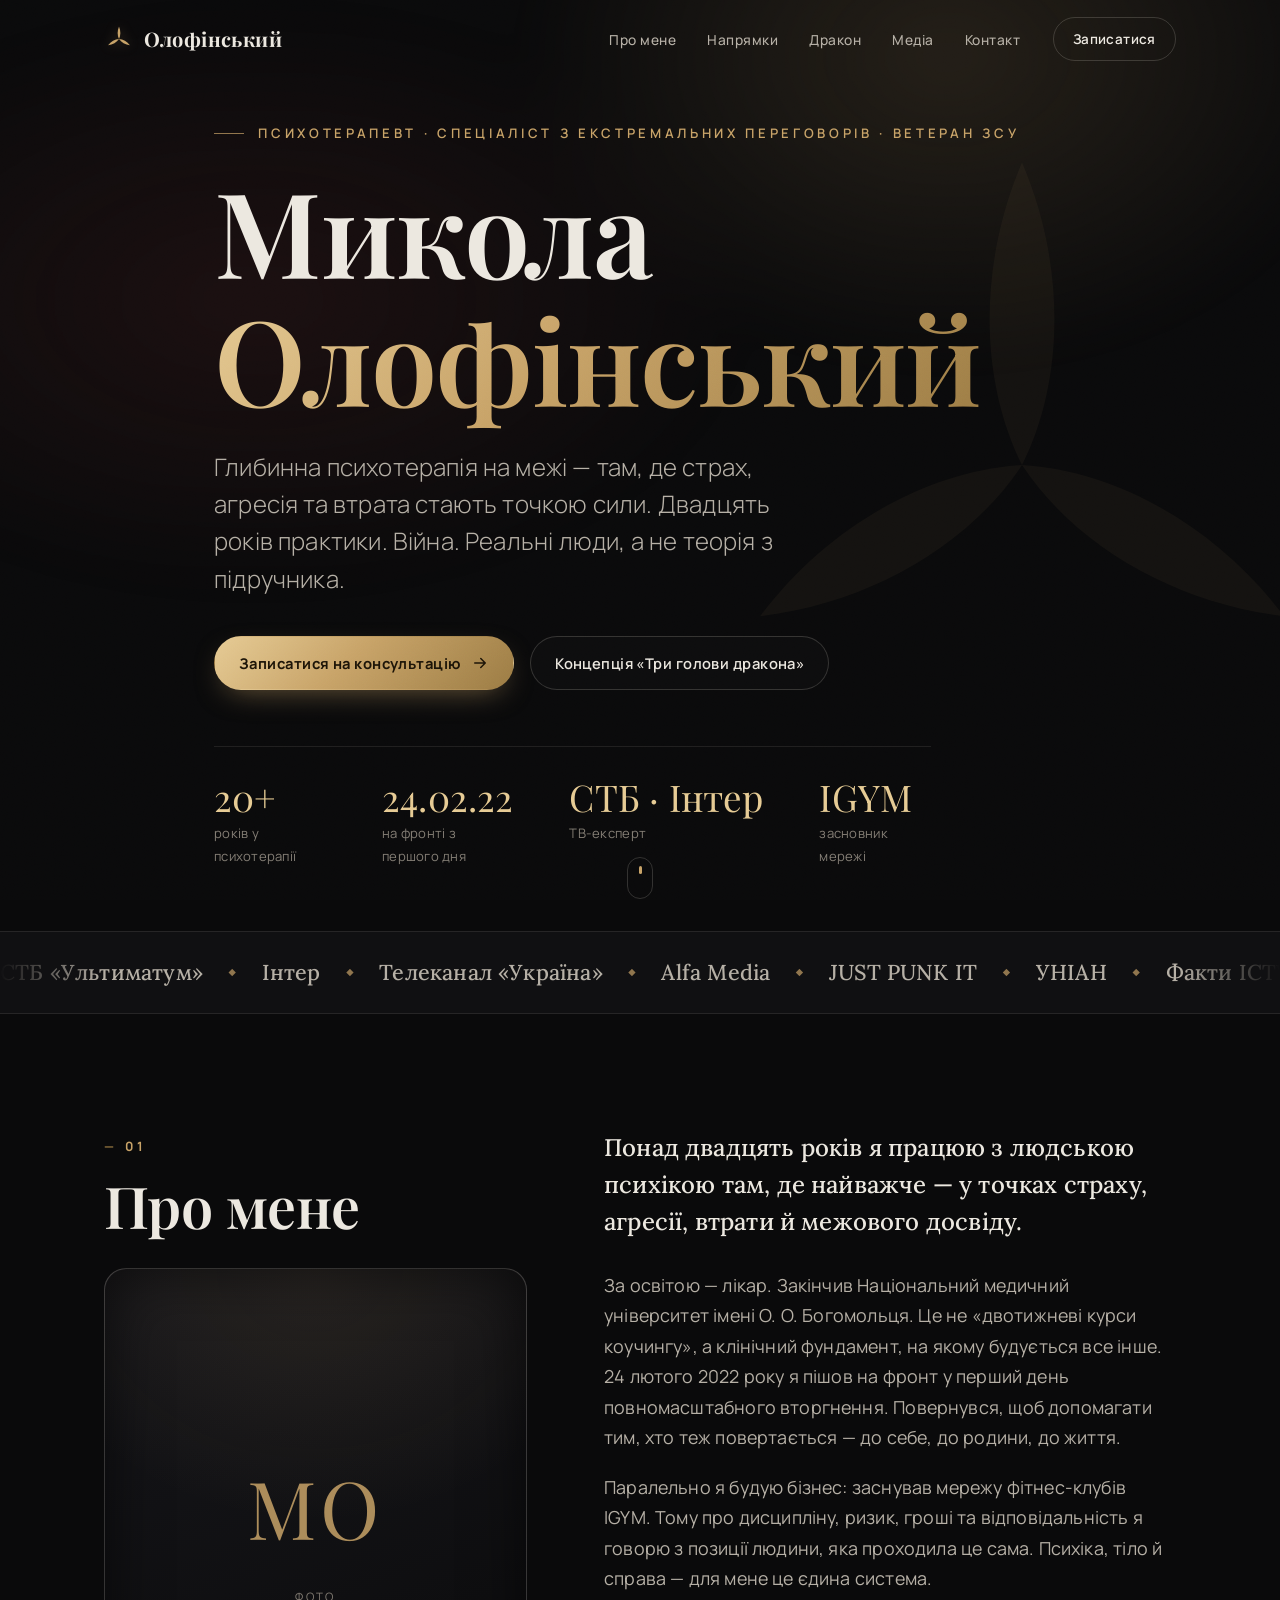
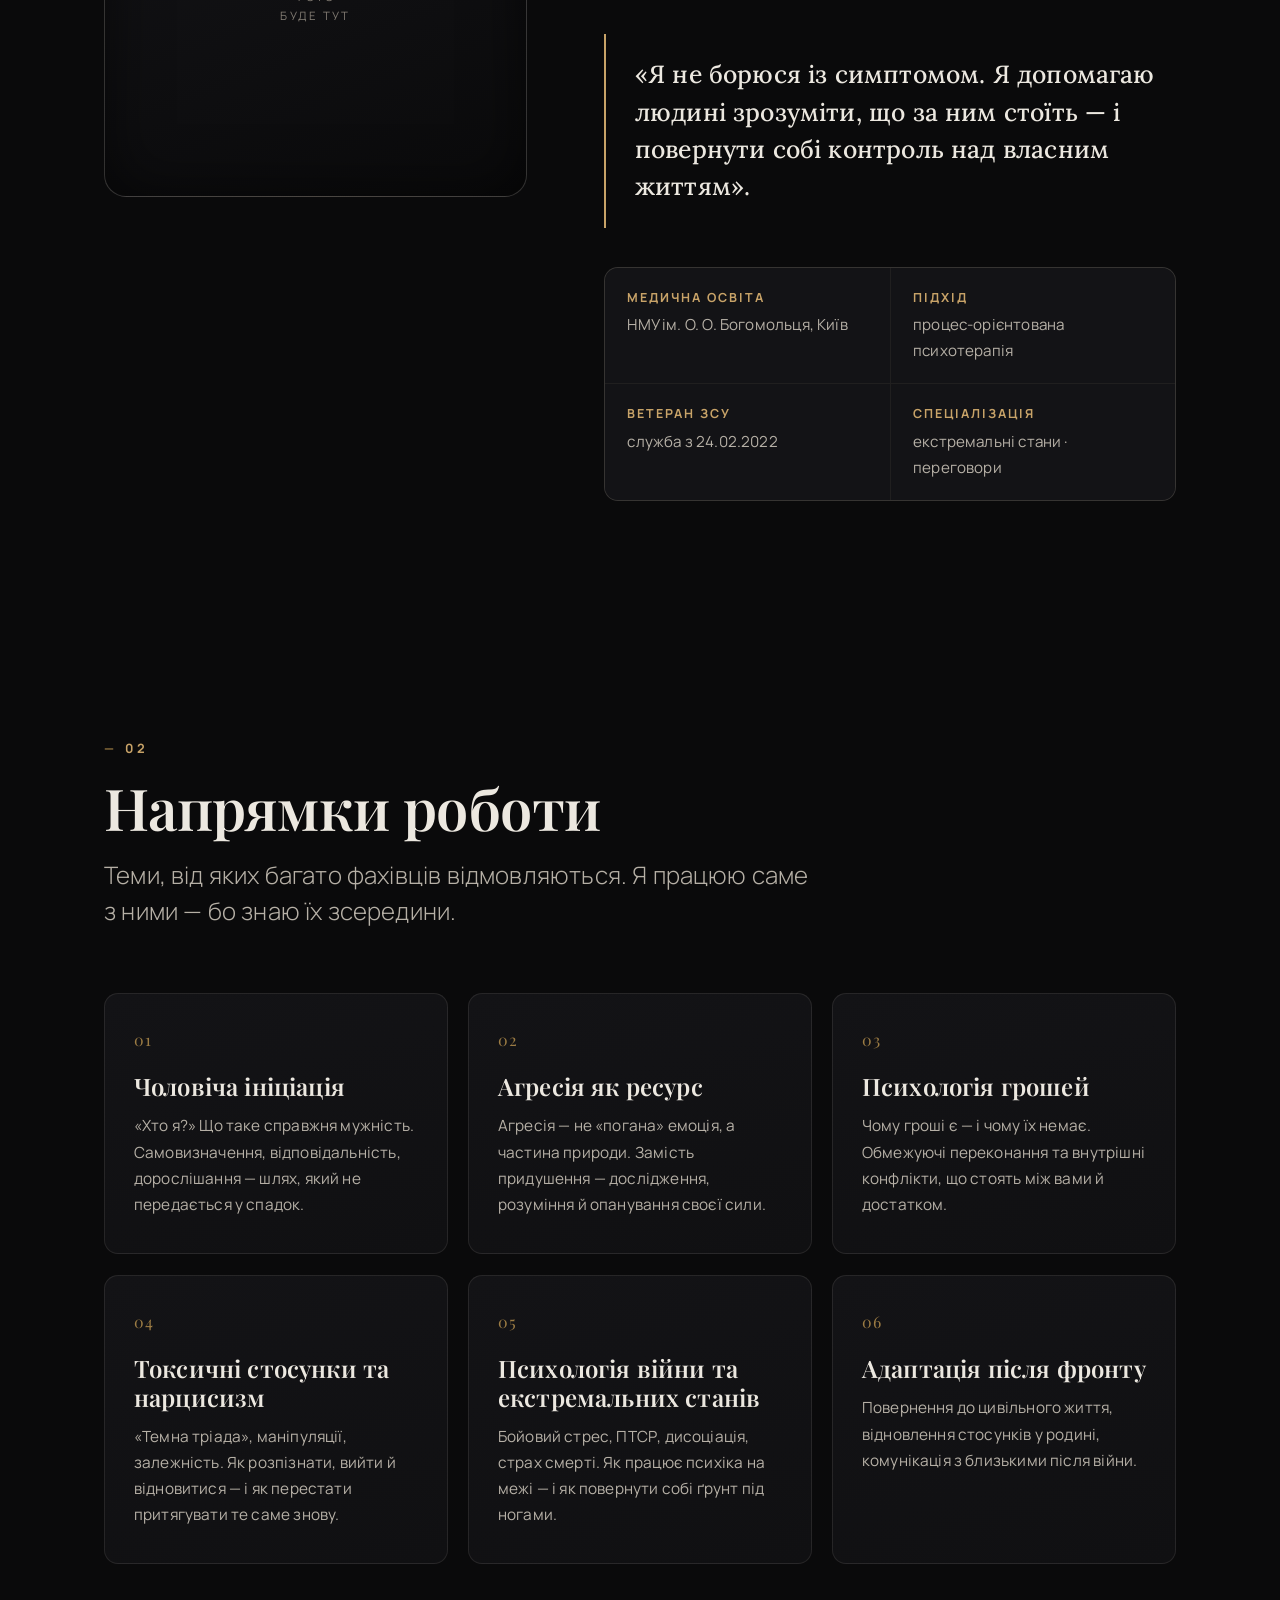
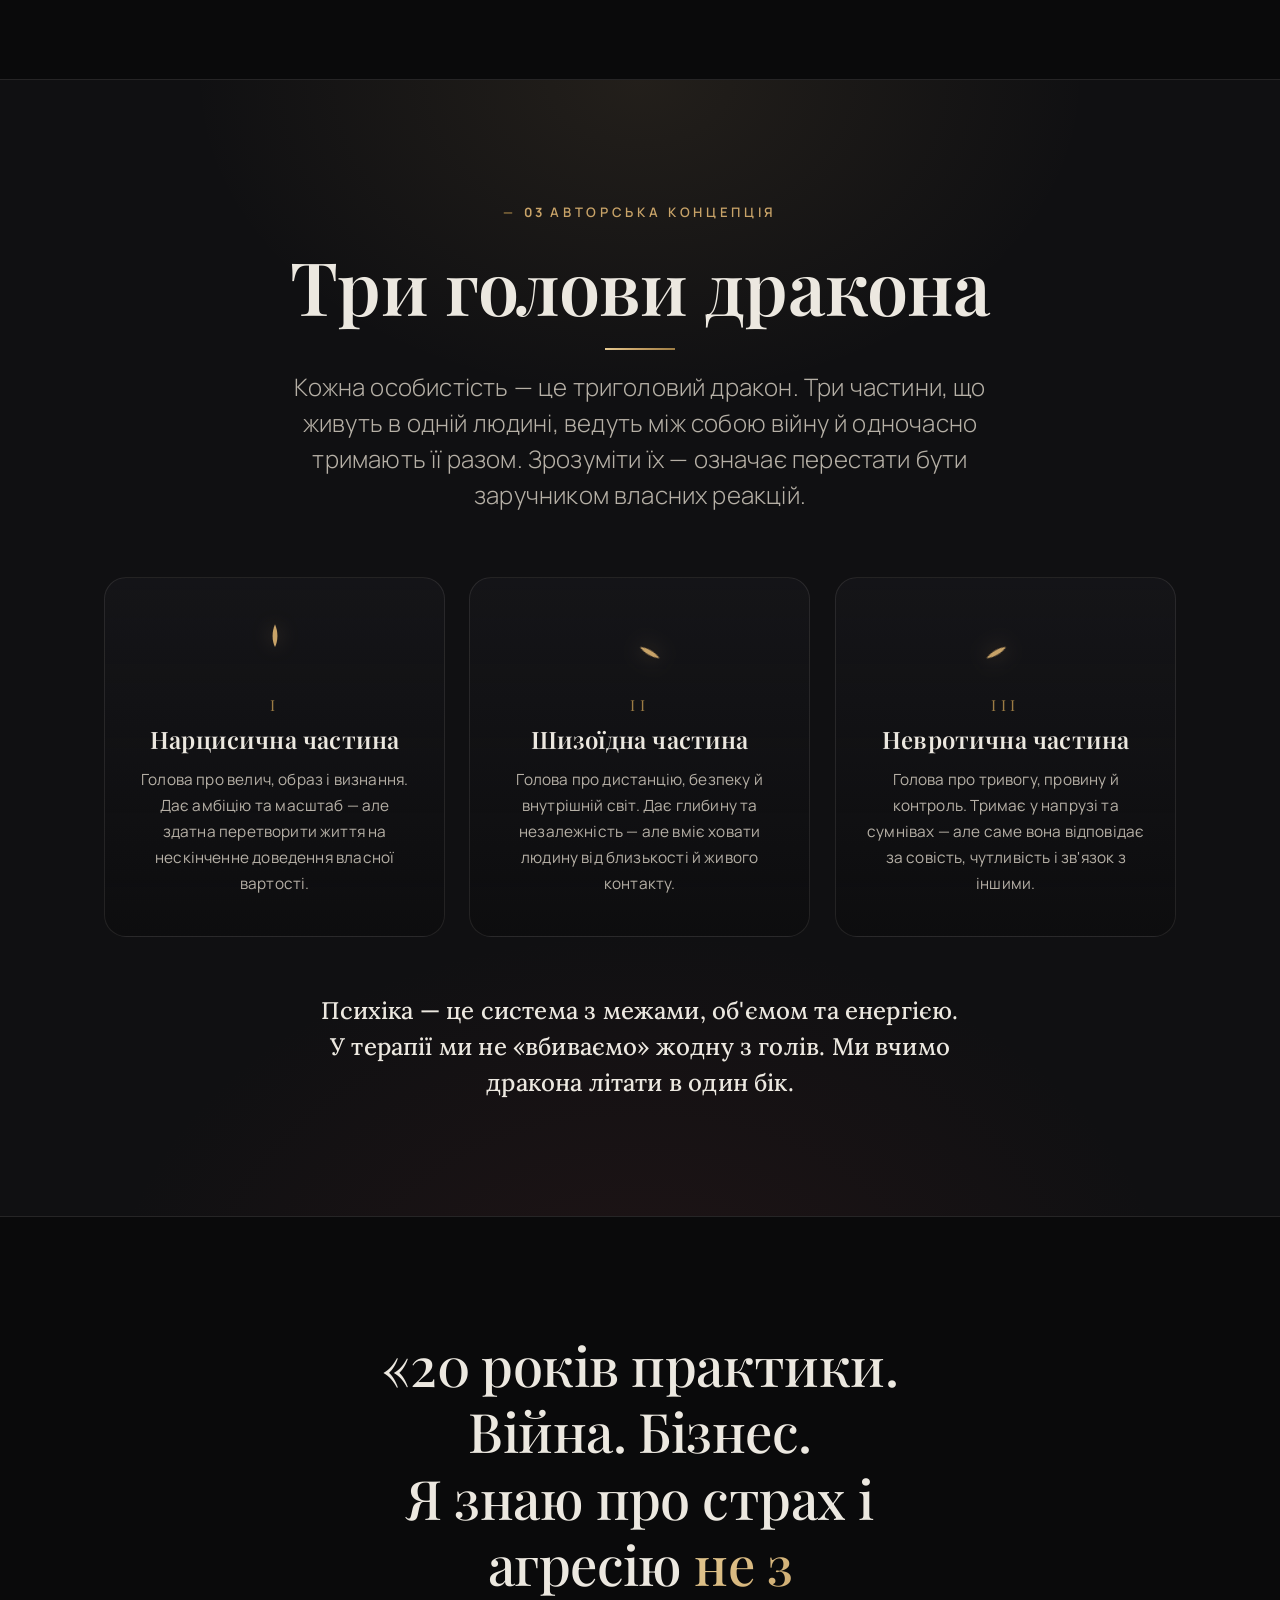
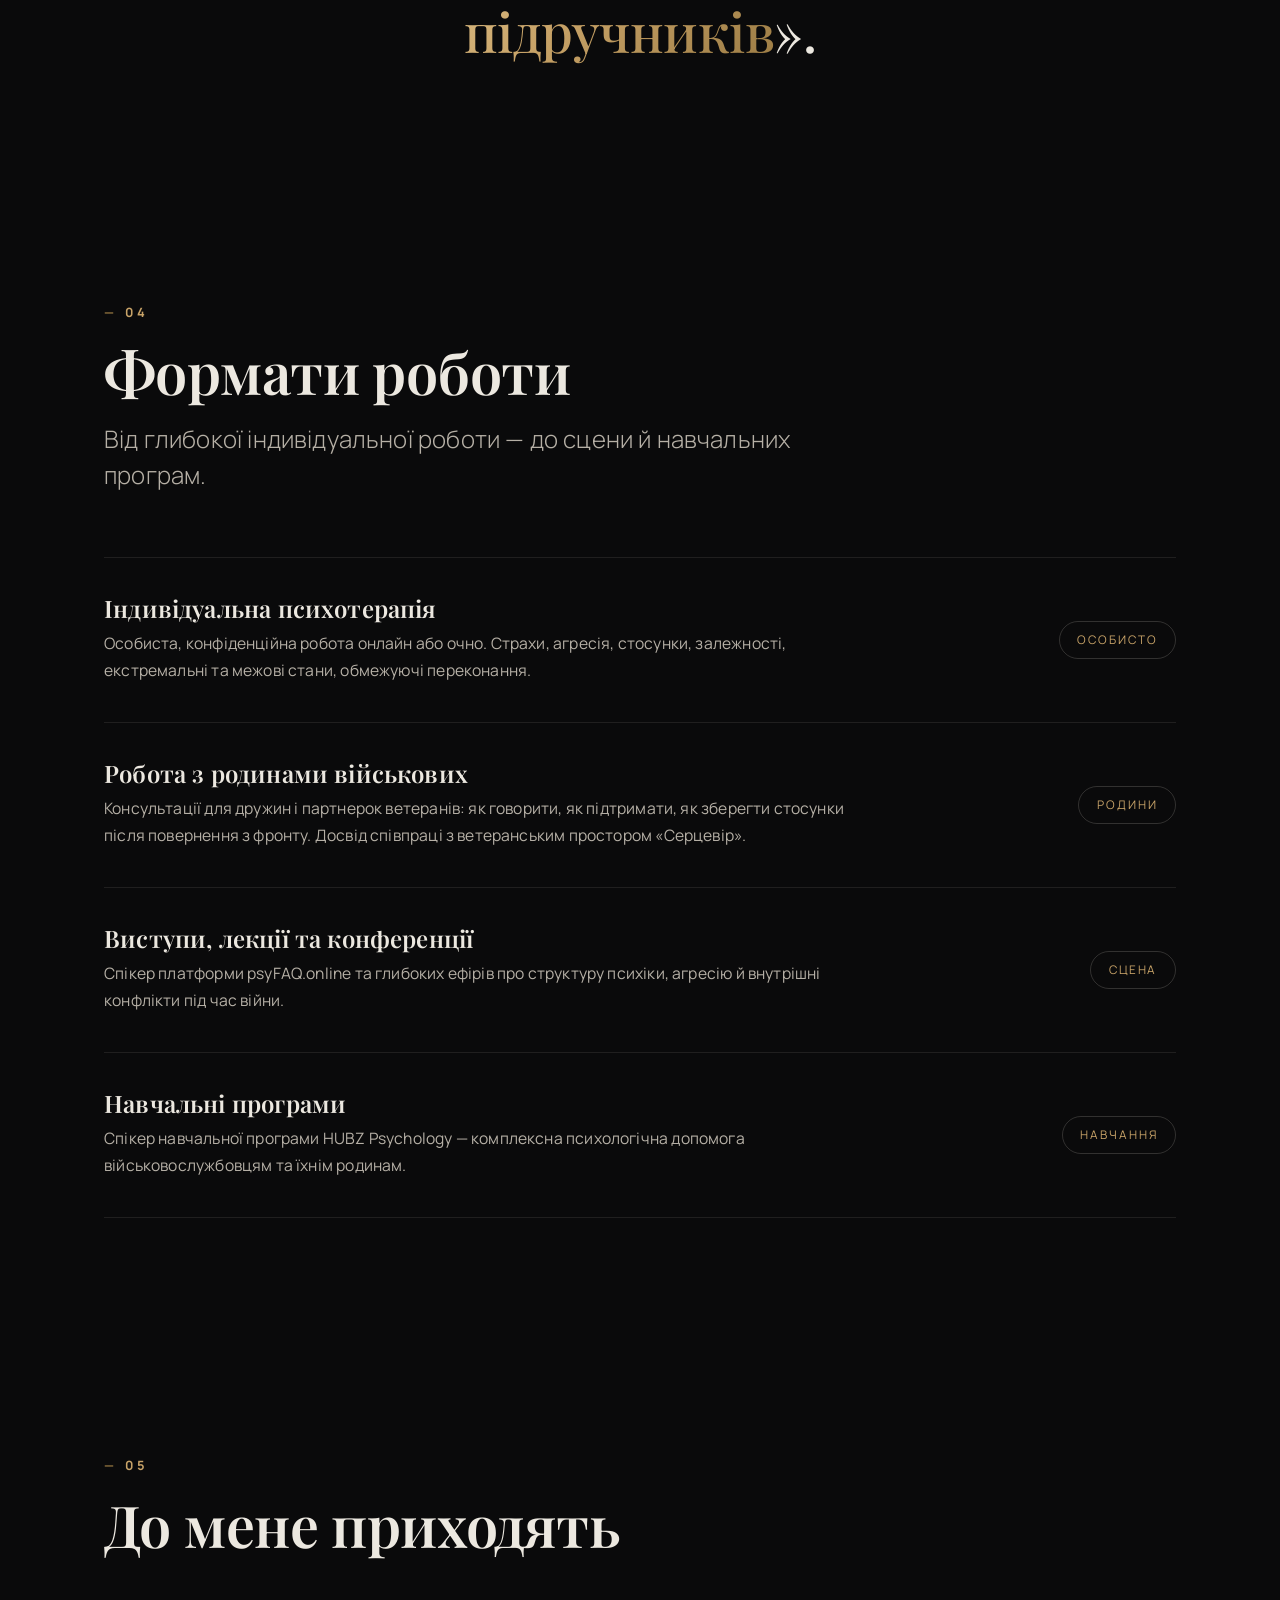
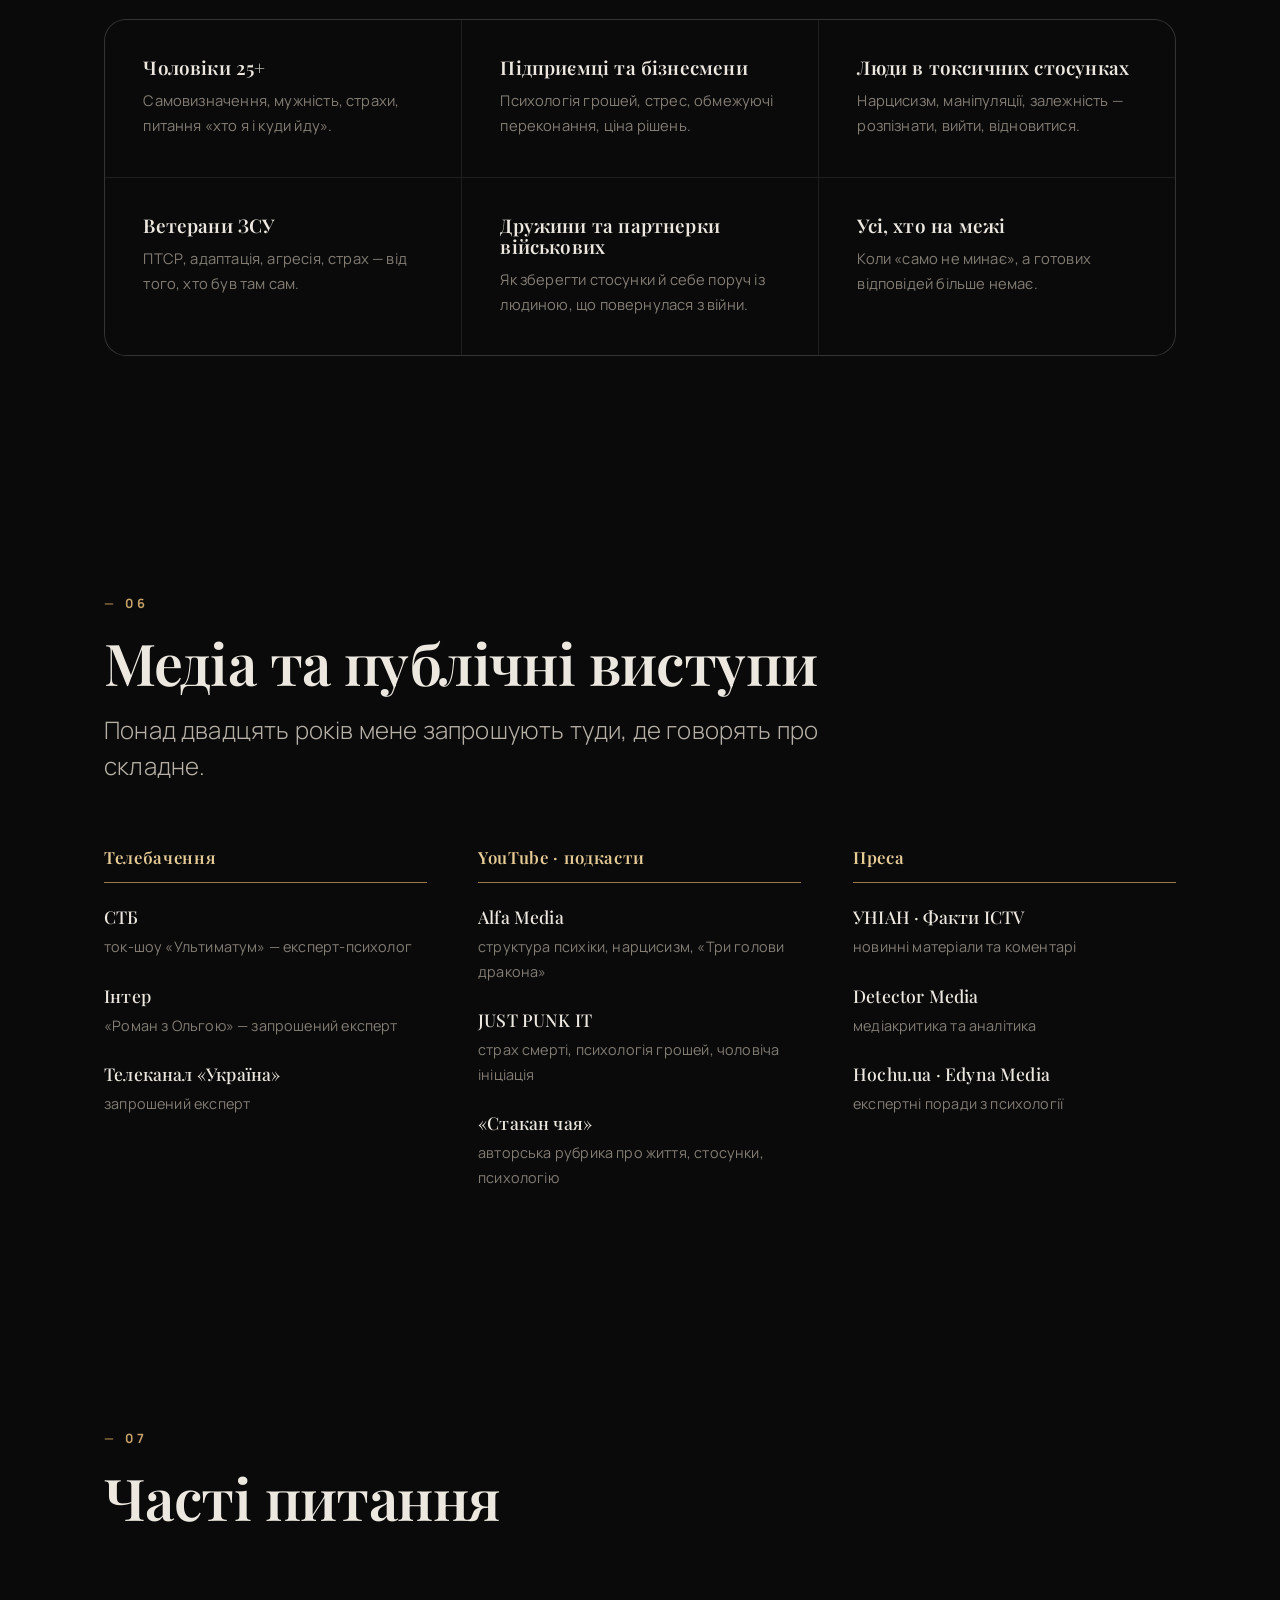
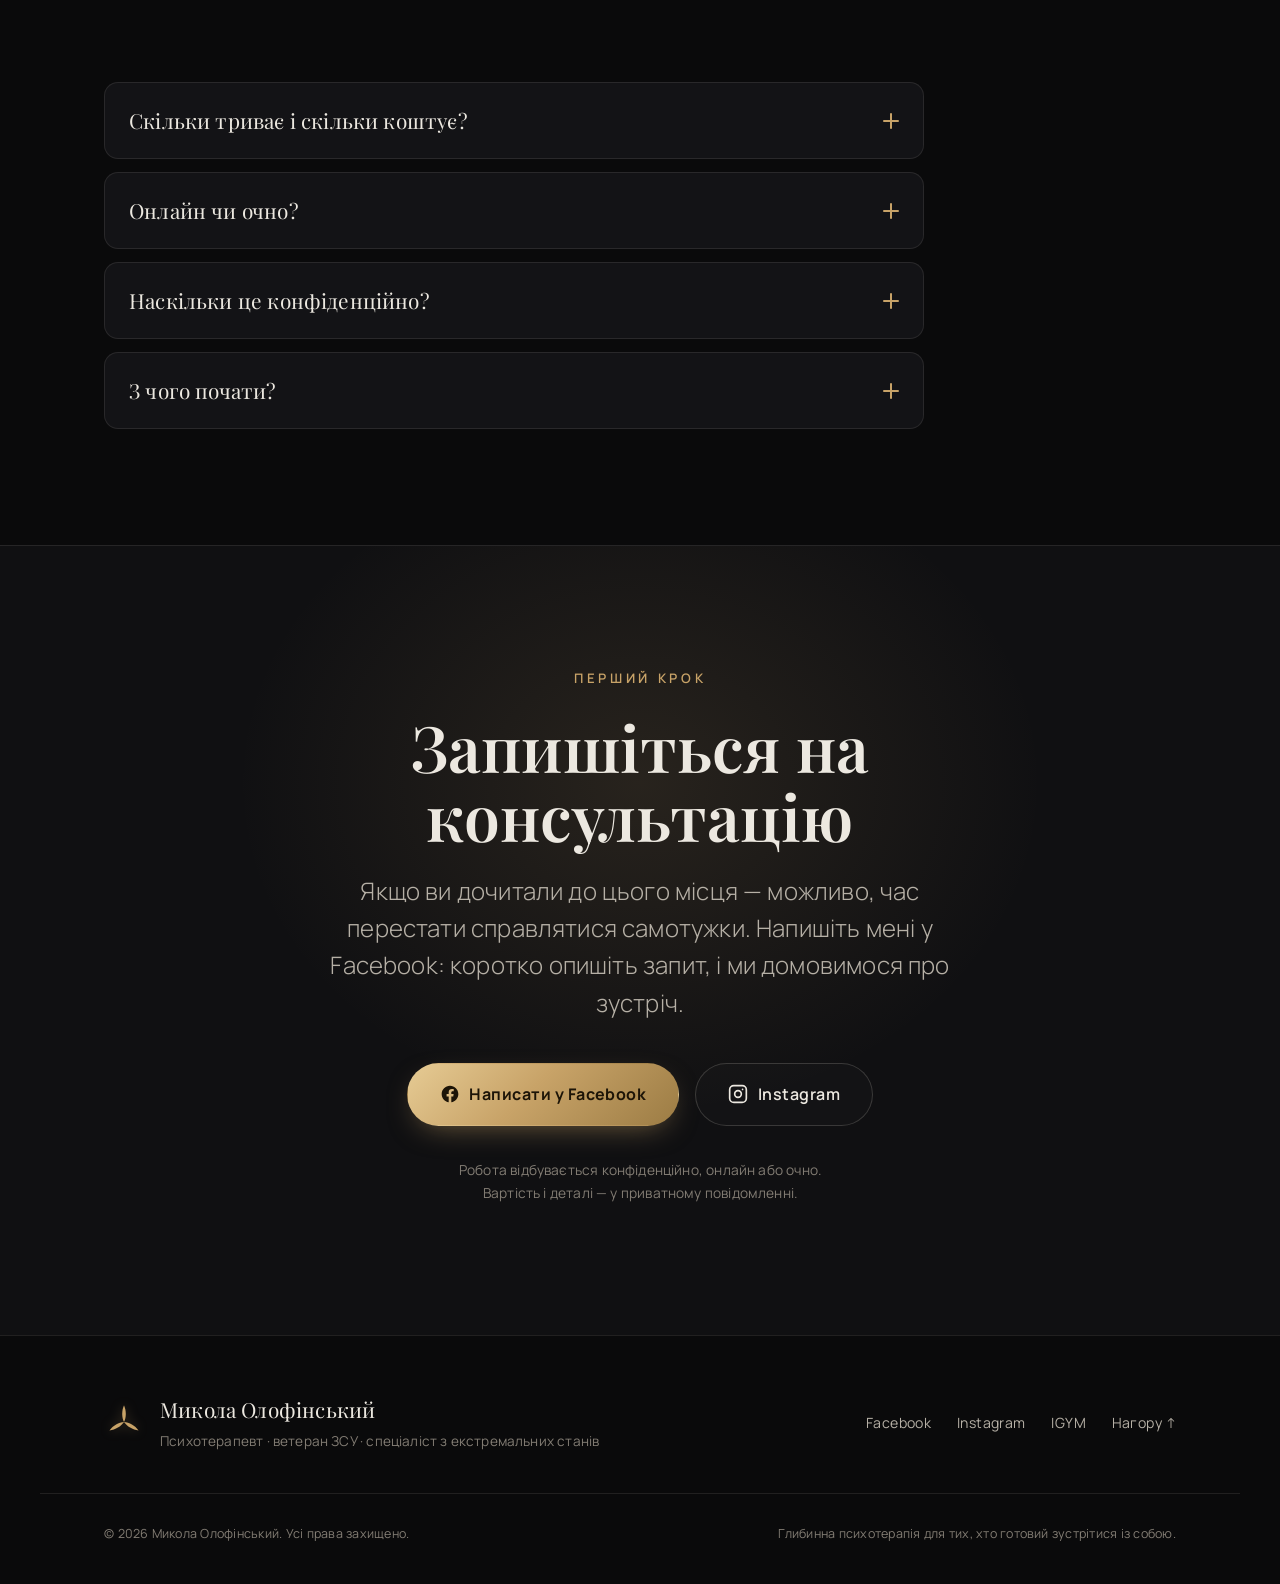
==== index.html @ 8168c91c "Add Olofinskyi website: visit-card (root) + landing (/landing) - Premium dark-cinematic one-page vis" ====
<!DOCTYPE html>
<html lang="uk">
<head>
<meta charset="UTF-8" />
<meta name="viewport" content="width=device-width, initial-scale=1.0" />
<title>Микола Олофінський — психотерапевт · ветеран ЗСУ · 20+ років практики</title>
<meta name="description" content="Микола Олофінський — український психотерапевт із понад 20-річним досвідом, ветеран ЗСУ, ТВ-експерт. Глибинна процес-орієнтована психотерапія: страх, агресія, екстремальні стани, чоловіча ініціація, токсичні стосунки, адаптація після фронту. Авторська концепція «Три голови дракона»." />
<meta name="author" content="Микола Олофінський" />
<meta name="theme-color" content="#0a0a0b" />

<!-- Open Graph -->
<meta property="og:type" content="profile" />
<meta property="og:title" content="Микола Олофінський — психотерапевт · ветеран ЗСУ" />
<meta property="og:description" content="20+ років практики. Війна. Реальні люди, а не теорія. Глибинна психотерапія на межі — там, де страх і агресія стають точкою сили." />
<meta property="og:locale" content="uk_UA" />

<link rel="icon" href="data:image/svg+xml,%3Csvg xmlns='http://www.w3.org/2000/svg' viewBox='0 0 100 100'%3E%3Crect width='100' height='100' rx='20' fill='%230a0a0b'/%3E%3Cg fill='%23c8a368'%3E%3Cpath d='M50 50 C44 38 44 22 50 8 C56 22 56 38 50 50 Z'/%3E%3Cpath d='M50 50 C44 38 44 22 50 8 C56 22 56 38 50 50 Z' transform='rotate(120 50 50)'/%3E%3Cpath d='M50 50 C44 38 44 22 50 8 C56 22 56 38 50 50 Z' transform='rotate(240 50 50)'/%3E%3C/g%3E%3C/svg%3E" />

<link rel="preconnect" href="https://fonts.googleapis.com" />
<link rel="preconnect" href="https://fonts.gstatic.com" crossorigin />
<link href="https://fonts.googleapis.com/css2?family=Lora:wght@400;500;600&family=Manrope:wght@300;400;500;600;700;800&family=Playfair+Display:wght@400;500;600;700&display=swap" rel="stylesheet" />

<link rel="stylesheet" href="style.css" />
</head>
<body>

<!-- ============ SCROLL PROGRESS ============ -->
<div class="scroll-progress" id="scrollProgress" aria-hidden="true"></div>

<!-- ============ GRAIN OVERLAY ============ -->
<div class="grain" aria-hidden="true"></div>

<!-- ============ HEADER ============ -->
<header class="site-header" id="siteHeader">
  <div class="container header-inner">
    <a href="#top" class="brand" aria-label="Микола Олофінський — на початок">
      <span class="brand-emblem" aria-hidden="true">
        <svg viewBox="0 0 100 100">
          <g>
            <path d="M50 50 C44 38 44 22 50 8 C56 22 56 38 50 50 Z"/>
            <path d="M50 50 C44 38 44 22 50 8 C56 22 56 38 50 50 Z" transform="rotate(120 50 50)"/>
            <path d="M50 50 C44 38 44 22 50 8 C56 22 56 38 50 50 Z" transform="rotate(240 50 50)"/>
          </g>
        </svg>
      </span>
      <span class="brand-text">Олофінський</span>
    </a>

    <nav class="nav" aria-label="Головна навігація">
      <ul class="nav-list">
        <li><a href="#about">Про мене</a></li>
        <li><a href="#focus">Напрямки</a></li>
        <li><a href="#dragon">Дракон</a></li>
        <li><a href="#media">Медіа</a></li>
        <li><a href="#contact">Контакт</a></li>
      </ul>
    </nav>

    <a href="https://www.facebook.com/harakternik88" target="_blank" rel="noopener" class="btn btn-ghost nav-cta">Записатися</a>

    <button class="nav-toggle" id="navToggle" aria-label="Відкрити меню" aria-expanded="false" aria-controls="mobileMenu">
      <span></span><span></span><span></span>
    </button>
  </div>
</header>

<!-- Mobile menu -->
<div class="mobile-menu" id="mobileMenu" aria-hidden="true">
  <nav aria-label="Мобільна навігація">
    <a href="#about">Про мене</a>
    <a href="#focus">Напрямки роботи</a>
    <a href="#dragon">Три голови дракона</a>
    <a href="#formats">Формати</a>
    <a href="#media">Медіа</a>
    <a href="#contact">Контакт</a>
  </nav>
  <a href="https://www.facebook.com/harakternik88" target="_blank" rel="noopener" class="btn btn-gold mobile-cta">Записатися на консультацію</a>
</div>

<main id="top">

  <!-- ============ HERO ============ -->
  <section class="hero" id="hero">
    <div class="hero-glow" aria-hidden="true"></div>
    <div class="hero-emblem-bg" aria-hidden="true">
      <svg viewBox="0 0 100 100">
        <g>
          <path d="M50 50 C44 38 44 22 50 8 C56 22 56 38 50 50 Z"/>
          <path d="M50 50 C44 38 44 22 50 8 C56 22 56 38 50 50 Z" transform="rotate(120 50 50)"/>
          <path d="M50 50 C44 38 44 22 50 8 C56 22 56 38 50 50 Z" transform="rotate(240 50 50)"/>
        </g>
      </svg>
    </div>

    <div class="container hero-inner">
      <p class="eyebrow reveal">Психотерапевт · Спеціаліст з екстремальних переговорів · Ветеран ЗСУ</p>
      <h1 class="hero-title reveal">
        Микола<br /><span class="gold">Олофінський</span>
      </h1>
      <p class="hero-lead reveal">
        Глибинна психотерапія на межі — там, де страх, агресія та втрата
        стають точкою сили. Двадцять років практики. Війна. Реальні люди,
        а не теорія з підручника.
      </p>
      <div class="hero-actions reveal">
        <a href="https://www.facebook.com/harakternik88" target="_blank" rel="noopener" class="btn btn-gold">
          Записатися на консультацію
          <svg viewBox="0 0 24 24" width="18" height="18" fill="none" stroke="currentColor" stroke-width="2" stroke-linecap="round" stroke-linejoin="round"><path d="M5 12h14M13 6l6 6-6 6"/></svg>
        </a>
        <a href="#dragon" class="btn btn-line">Концепція «Три голови дракона»</a>
      </div>

      <dl class="hero-stats reveal">
        <div class="stat">
          <dt>20+</dt><dd>років у психотерапії</dd>
        </div>
        <div class="stat">
          <dt>24.02.22</dt><dd>на фронті з першого дня</dd>
        </div>
        <div class="stat">
          <dt>СТБ · Інтер</dt><dd>ТВ-експерт</dd>
        </div>
        <div class="stat">
          <dt>IGYM</dt><dd>засновник мережі</dd>
        </div>
      </dl>
    </div>

    <a href="#about" class="scroll-cue" aria-label="Гортати далі">
      <span></span>
    </a>
  </section>

  <!-- ============ MEDIA MARQUEE ============ -->
  <section class="marquee-band" aria-label="Згадки у медіа">
    <div class="marquee">
      <div class="marquee-track">
        <span>СТБ «Ультиматум»</span><i>◆</i>
        <span>Інтер</span><i>◆</i>
        <span>Телеканал «Україна»</span><i>◆</i>
        <span>Alfa Media</span><i>◆</i>
        <span>JUST PUNK IT</span><i>◆</i>
        <span>УНІАН</span><i>◆</i>
        <span>Факти ICTV</span><i>◆</i>
        <span>Detector Media</span><i>◆</i>
        <span>HUBZ Psychology</span><i>◆</i>
        <!-- duplicate for seamless loop -->
        <span>СТБ «Ультиматум»</span><i>◆</i>
        <span>Інтер</span><i>◆</i>
        <span>Телеканал «Україна»</span><i>◆</i>
        <span>Alfa Media</span><i>◆</i>
        <span>JUST PUNK IT</span><i>◆</i>
        <span>УНІАН</span><i>◆</i>
        <span>Факти ICTV</span><i>◆</i>
        <span>Detector Media</span><i>◆</i>
        <span>HUBZ Psychology</span><i>◆</i>
      </div>
    </div>
  </section>

  <!-- ============ ABOUT ============ -->
  <section class="section about" id="about">
    <div class="container about-grid">
      <div class="about-aside reveal">
        <span class="section-index">01</span>
        <h2 class="section-title">Про мене</h2>
        <div class="about-portrait" aria-hidden="true">
          <div class="portrait-frame">
            <span class="portrait-mono">МО</span>
            <span class="portrait-caption">фото<br>буде&nbsp;тут</span>
          </div>
        </div>
      </div>

      <div class="about-body">
        <p class="lead reveal">
          Понад двадцять років я працюю з людською психікою там, де найважче —
          у точках страху, агресії, втрати й межового досвіду.
        </p>
        <p class="reveal">
          За освітою — лікар. Закінчив Національний медичний університет
          імені О. О. Богомольця. Це не «двотижневі курси коучингу», а
          клінічний фундамент, на якому будується все інше.
          24 лютого 2022 року я пішов на фронт у перший день повномасштабного
          вторгнення. Повернувся, щоб допомагати тим, хто теж повертається —
          до себе, до родини, до життя.
        </p>
        <p class="reveal">
          Паралельно я будую бізнес: заснував мережу фітнес-клубів IGYM.
          Тому про дисципліну, ризик, гроші та відповідальність я говорю
          з позиції людини, яка проходила це сама. Психіка, тіло й справа —
          для мене це єдина система.
        </p>

        <blockquote class="pullquote reveal">
          «Я не борюся із симптомом. Я допомагаю людині зрозуміти, що за ним
          стоїть — і повернути собі контроль над власним життям».
        </blockquote>

        <ul class="cred-list reveal">
          <li><strong>Медична освіта</strong><span>НМУ ім. О. О. Богомольця, Київ</span></li>
          <li><strong>Підхід</strong><span>процес-орієнтована психотерапія</span></li>
          <li><strong>Ветеран ЗСУ</strong><span>служба з 24.02.2022</span></li>
          <li><strong>Спеціалізація</strong><span>екстремальні стани · переговори</span></li>
        </ul>
      </div>
    </div>
  </section>

  <!-- ============ FOCUS / SERVICES ============ -->
  <section class="section focus" id="focus">
    <div class="container">
      <header class="section-head reveal">
        <span class="section-index">02</span>
        <h2 class="section-title">Напрямки роботи</h2>
        <p class="section-sub">
          Теми, від яких багато фахівців відмовляються. Я працюю саме з ними —
          бо знаю їх зсередини.
        </p>
      </header>

      <div class="focus-grid">
        <article class="focus-card reveal">
          <span class="focus-num">01</span>
          <h3>Чоловіча ініціація</h3>
          <p>«Хто я?» Що таке справжня мужність. Самовизначення, відповідальність, дорослішання — шлях, який не передається у спадок.</p>
        </article>

        <article class="focus-card reveal">
          <span class="focus-num">02</span>
          <h3>Агресія як ресурс</h3>
          <p>Агресія — не «погана» емоція, а частина природи. Замість придушення — дослідження, розуміння й опанування своєї сили.</p>
        </article>

        <article class="focus-card reveal">
          <span class="focus-num">03</span>
          <h3>Психологія грошей</h3>
          <p>Чому гроші є — і чому їх немає. Обмежуючі переконання та внутрішні конфлікти, що стоять між вами й достатком.</p>
        </article>

        <article class="focus-card reveal">
          <span class="focus-num">04</span>
          <h3>Токсичні стосунки та нарцисизм</h3>
          <p>«Темна тріада», маніпуляції, залежність. Як розпізнати, вийти й відновитися — і як перестати притягувати те саме знову.</p>
        </article>

        <article class="focus-card reveal">
          <span class="focus-num">05</span>
          <h3>Психологія війни та екстремальних станів</h3>
          <p>Бойовий стрес, ПТСР, дисоціація, страх смерті. Як працює психіка на межі — і як повернути собі ґрунт під ногами.</p>
        </article>

        <article class="focus-card reveal">
          <span class="focus-num">06</span>
          <h3>Адаптація після фронту</h3>
          <p>Повернення до цивільного життя, відновлення стосунків у родині, комунікація з близькими після війни.</p>
        </article>
      </div>
    </div>
  </section>

  <!-- ============ DRAGON (signature concept) ============ -->
  <section class="section dragon" id="dragon">
    <div class="dragon-glow" aria-hidden="true"></div>
    <div class="container">
      <header class="section-head center reveal">
        <span class="section-index">03</span>
        <p class="eyebrow">Авторська концепція</p>
        <h2 class="section-title dragon-title">Три голови дракона</h2>
        <p class="section-sub">
          Кожна особистість — це триголовий дракон. Три частини, що живуть
          в одній людині, ведуть між собою війну й одночасно тримають її разом.
          Зрозуміти їх — означає перестати бути заручником власних реакцій.
        </p>
      </header>

      <div class="heads">
        <article class="head reveal">
          <div class="head-mark" aria-hidden="true">
            <svg viewBox="0 0 100 100"><path d="M50 50 C44 38 44 22 50 8 C56 22 56 38 50 50 Z"/></svg>
          </div>
          <span class="head-roman">I</span>
          <h3>Нарцисична частина</h3>
          <p>
            Голова про велич, образ і визнання. Дає амбіцію та масштаб —
            але здатна перетворити життя на нескінченне доведення власної
            вартості.
          </p>
        </article>

        <article class="head reveal">
          <div class="head-mark" aria-hidden="true">
            <svg viewBox="0 0 100 100"><path d="M50 50 C44 38 44 22 50 8 C56 22 56 38 50 50 Z"/></svg>
          </div>
          <span class="head-roman">II</span>
          <h3>Шизоїдна частина</h3>
          <p>
            Голова про дистанцію, безпеку й внутрішній світ. Дає глибину
            та незалежність — але вміє ховати людину від близькості й
            живого контакту.
          </p>
        </article>

        <article class="head reveal">
          <div class="head-mark" aria-hidden="true">
            <svg viewBox="0 0 100 100"><path d="M50 50 C44 38 44 22 50 8 C56 22 56 38 50 50 Z"/></svg>
          </div>
          <span class="head-roman">III</span>
          <h3>Невротична частина</h3>
          <p>
            Голова про тривогу, провину й контроль. Тримає у напрузі та
            сумнівах — але саме вона відповідає за совість, чутливість
            і зв'язок з іншими.
          </p>
        </article>
      </div>

      <p class="dragon-foot reveal">
        Психіка — це система з межами, об'ємом та енергією. У терапії ми не
        «вбиваємо» жодну з голів. Ми вчимо дракона літати в один бік.
      </p>
    </div>
  </section>

  <!-- ============ APPROACH QUOTE BAND ============ -->
  <section class="quote-band">
    <div class="container">
      <blockquote class="big-quote reveal">
        «20 років практики. Війна. Бізнес.<br />
        Я знаю про страх і агресію <span class="gold">не з підручників</span>».
      </blockquote>
    </div>
  </section>

  <!-- ============ FORMATS ============ -->
  <section class="section formats" id="formats">
    <div class="container">
      <header class="section-head reveal">
        <span class="section-index">04</span>
        <h2 class="section-title">Формати роботи</h2>
        <p class="section-sub">Від глибокої індивідуальної роботи — до сцени й навчальних програм.</p>
      </header>

      <div class="formats-list">
        <article class="format-row reveal">
          <div class="format-main">
            <h3>Індивідуальна психотерапія</h3>
            <p>Особиста, конфіденційна робота онлайн або очно. Страхи, агресія, стосунки, залежності, екстремальні та межові стани, обмежуючі переконання.</p>
          </div>
          <div class="format-tag">Особисто</div>
        </article>

        <article class="format-row reveal">
          <div class="format-main">
            <h3>Робота з родинами військових</h3>
            <p>Консультації для дружин і партнерок ветеранів: як говорити, як підтримати, як зберегти стосунки після повернення з фронту. Досвід співпраці з ветеранським простором «Серцевір».</p>
          </div>
          <div class="format-tag">Родини</div>
        </article>

        <article class="format-row reveal">
          <div class="format-main">
            <h3>Виступи, лекції та конференції</h3>
            <p>Спікер платформи psyFAQ.online та глибоких ефірів про структуру психіки, агресію й внутрішні конфлікти під час війни.</p>
          </div>
          <div class="format-tag">Сцена</div>
        </article>

        <article class="format-row reveal">
          <div class="format-main">
            <h3>Навчальні програми</h3>
            <p>Спікер навчальної програми HUBZ Psychology — комплексна психологічна допомога військовослужбовцям та їхнім родинам.</p>
          </div>
          <div class="format-tag">Навчання</div>
        </article>
      </div>
    </div>
  </section>

  <!-- ============ AUDIENCES ============ -->
  <section class="section audiences" id="audiences">
    <div class="container">
      <header class="section-head reveal">
        <span class="section-index">05</span>
        <h2 class="section-title">До мене приходять</h2>
      </header>

      <div class="aud-grid">
        <div class="aud-item reveal"><h3>Чоловіки 25+</h3><p>Самовизначення, мужність, страхи, питання «хто я і куди йду».</p></div>
        <div class="aud-item reveal"><h3>Підприємці та бізнесмени</h3><p>Психологія грошей, стрес, обмежуючі переконання, ціна рішень.</p></div>
        <div class="aud-item reveal"><h3>Люди в токсичних стосунках</h3><p>Нарцисизм, маніпуляції, залежність — розпізнати, вийти, відновитися.</p></div>
        <div class="aud-item reveal"><h3>Ветерани ЗСУ</h3><p>ПТСР, адаптація, агресія, страх — від того, хто був там сам.</p></div>
        <div class="aud-item reveal"><h3>Дружини та партнерки військових</h3><p>Як зберегти стосунки й себе поруч із людиною, що повернулася з війни.</p></div>
        <div class="aud-item reveal"><h3>Усі, хто на межі</h3><p>Коли «само не минає», а готових відповідей більше немає.</p></div>
      </div>
    </div>
  </section>

  <!-- ============ MEDIA ============ -->
  <section class="section media" id="media">
    <div class="container">
      <header class="section-head reveal">
        <span class="section-index">06</span>
        <h2 class="section-title">Медіа та публічні виступи</h2>
        <p class="section-sub">Понад двадцять років мене запрошують туди, де говорять про складне.</p>
      </header>

      <div class="media-cols">
        <div class="media-col reveal">
          <h3 class="media-col-title">Телебачення</h3>
          <ul class="media-listing">
            <li><strong>СТБ</strong><span>ток-шоу «Ультиматум» — експерт-психолог</span></li>
            <li><strong>Інтер</strong><span>«Роман з Ольгою» — запрошений експерт</span></li>
            <li><strong>Телеканал «Україна»</strong><span>запрошений експерт</span></li>
          </ul>
        </div>

        <div class="media-col reveal">
          <h3 class="media-col-title">YouTube · подкасти</h3>
          <ul class="media-listing">
            <li><strong>Alfa Media</strong><span>структура психіки, нарцисизм, «Три голови дракона»</span></li>
            <li><strong>JUST PUNK IT</strong><span>страх смерті, психологія грошей, чоловіча ініціація</span></li>
            <li><strong>«Стакан чая»</strong><span>авторська рубрика про життя, стосунки, психологію</span></li>
          </ul>
        </div>

        <div class="media-col reveal">
          <h3 class="media-col-title">Преса</h3>
          <ul class="media-listing">
            <li><strong>УНІАН · Факти ICTV</strong><span>новинні матеріали та коментарі</span></li>
            <li><strong>Detector Media</strong><span>медіакритика та аналітика</span></li>
            <li><strong>Hochu.ua · Edyna Media</strong><span>експертні поради з психології</span></li>
          </ul>
        </div>
      </div>
    </div>
  </section>

  <!-- ============ FAQ ============ -->
  <section class="section faq" id="faq">
    <div class="container">
      <header class="section-head reveal">
        <span class="section-index">07</span>
        <h2 class="section-title">Часті питання</h2>
      </header>
      <div class="faq-list">
        <details class="faq-item reveal">
          <summary>Як проходить робота?<span class="faq-ico" aria-hidden="true"></span></summary>
          <div class="faq-body"><p>Індивідуально та конфіденційно, онлайн або очно. Перша зустріч — прояснення вашого запиту й того, як ми працюватимемо далі.</p></div>
        </details>
        <details class="faq-item reveal">
          <summary>Скільки триває і скільки коштує?<span class="faq-ico" aria-hidden="true"></span></summary>
          <div class="faq-body"><p>Сесія триває близько 50 хвилин. Вартість залежить від формату роботи — деталі надішлю в особистому повідомленні.</p></div>
        </details>
        <details class="faq-item reveal">
          <summary>Онлайн чи очно?<span class="faq-ico" aria-hidden="true"></span></summary>
          <div class="faq-body"><p>Як вам зручніше. Онлайн-формат працює повноцінно — більшість клієнтів обирають саме його.</p></div>
        </details>
        <details class="faq-item reveal">
          <summary>Наскільки це конфіденційно?<span class="faq-ico" aria-hidden="true"></span></summary>
          <div class="faq-body"><p>Абсолютно. Усе, що звучить у роботі, лишається між нами. Це базова й непорушна умова.</p></div>
        </details>
        <details class="faq-item reveal">
          <summary>З чого почати?<span class="faq-ico" aria-hidden="true"></span></summary>
          <div class="faq-body"><p>Напишіть мені у Facebook і в двох-трьох реченнях опишіть запит — далі домовимося про зустріч.</p></div>
        </details>
      </div>
    </div>
  </section>

  <!-- ============ CONTACT / CTA ============ -->
  <section class="section contact" id="contact">
    <div class="contact-glow" aria-hidden="true"></div>
    <div class="container contact-inner">
      <p class="eyebrow reveal">Перший крок</p>
      <h2 class="contact-title reveal">Запишіться на консультацію</h2>
      <p class="contact-lead reveal">
        Якщо ви дочитали до цього місця — можливо, час перестати справлятися
        самотужки. Напишіть мені у Facebook: коротко опишіть запит, і ми
        домовимося про зустріч.
      </p>

      <div class="contact-actions reveal">
        <a href="https://www.facebook.com/harakternik88" target="_blank" rel="noopener" class="btn btn-gold btn-lg">
          <svg viewBox="0 0 24 24" width="20" height="20" fill="currentColor"><path d="M22 12.06C22 6.5 17.52 2 12 2S2 6.5 2 12.06c0 5.02 3.66 9.18 8.44 9.94v-7.03H7.9v-2.9h2.54V9.85c0-2.52 1.49-3.91 3.78-3.91 1.1 0 2.24.2 2.24.2v2.47h-1.26c-1.24 0-1.63.78-1.63 1.57v1.88h2.78l-.44 2.9h-2.34V22c4.78-.76 8.44-4.92 8.44-9.94z"/></svg>
          Написати у Facebook
        </a>
        <a href="https://www.instagram.com/__olofinski" target="_blank" rel="noopener" class="btn btn-line btn-lg">
          <svg viewBox="0 0 24 24" width="20" height="20" fill="none" stroke="currentColor" stroke-width="2"><rect x="2" y="2" width="20" height="20" rx="5"/><circle cx="12" cy="12" r="4"/><circle cx="17.5" cy="6.5" r="1" fill="currentColor" stroke="none"/></svg>
          Instagram
        </a>
      </div>

      <p class="contact-note reveal">
        Робота відбувається конфіденційно, онлайн або очно. Вартість і деталі —
        у приватному повідомленні.
      </p>
    </div>
  </section>
</main>

<!-- ============ FOOTER ============ -->
<footer class="site-footer">
  <div class="container footer-inner">
    <div class="footer-brand">
      <span class="brand-emblem" aria-hidden="true">
        <svg viewBox="0 0 100 100">
          <g>
            <path d="M50 50 C44 38 44 22 50 8 C56 22 56 38 50 50 Z"/>
            <path d="M50 50 C44 38 44 22 50 8 C56 22 56 38 50 50 Z" transform="rotate(120 50 50)"/>
            <path d="M50 50 C44 38 44 22 50 8 C56 22 56 38 50 50 Z" transform="rotate(240 50 50)"/>
          </g>
        </svg>
      </span>
      <div>
        <p class="footer-name">Микола Олофінський</p>
        <p class="footer-role">Психотерапевт · ветеран ЗСУ · спеціаліст з екстремальних станів</p>
      </div>
    </div>

    <nav class="footer-links" aria-label="Соцмережі та посилання">
      <a href="https://www.facebook.com/harakternik88" target="_blank" rel="noopener">Facebook</a>
      <a href="https://www.instagram.com/__olofinski" target="_blank" rel="noopener">Instagram</a>
      <a href="https://igym.ua" target="_blank" rel="noopener">IGYM</a>
      <a href="#top">Нагору ↑</a>
    </nav>
  </div>
  <div class="container footer-bottom">
    <p>© <span id="year"></span> Микола Олофінський. Усі права захищено.</p>
    <p>Глибинна психотерапія для тих, хто готовий зустрітися із собою.</p>
  </div>
</footer>

<script src="script.js"></script>
</body>
</html>
---- style.css ----
/* =====================================================================
   Микола Олофінський — premium dark-cinematic visit card
   Palette: deep graphite + antique gold + restrained oxblood
   Type: Playfair Display (display serif) / Manrope (sans)
   ===================================================================== */

:root {
  /* surfaces */
  --bg:          #0a0a0b;
  --bg-soft:     #101012;
  --panel:       #131316;
  --panel-2:     #17171b;
  --line:        rgba(232, 226, 214, 0.10);
  --line-strong: rgba(232, 226, 214, 0.18);

  /* ink */
  --ink:         #ECE8E0;
  --ink-dim:     #B6B0A6;
  --ink-mute:    #837D74;

  /* accents */
  --gold:        #C8A368;
  --gold-bright: #E6CB94;
  --gold-deep:   #9C7C44;
  --oxblood:     #6E2A2A;
  --oxblood-lo:  rgba(110, 42, 42, 0.22);

  --gold-grad: linear-gradient(135deg, #E6CB94 0%, #C8A368 45%, #9C7C44 100%);

  /* metrics */
  --maxw: 1200px;
  --gutter: clamp(1.25rem, 5vw, 4rem);
  --radius: 14px;
  --radius-lg: 22px;

  /* fluid type scale */
  --fs-eyebrow: clamp(0.72rem, 0.68rem + 0.2vw, 0.82rem);
  --fs-body:    clamp(1rem, 0.96rem + 0.25vw, 1.12rem);
  --fs-lead:    clamp(1.18rem, 1.05rem + 0.7vw, 1.5rem);
  --fs-h3:      clamp(1.2rem, 1.05rem + 0.7vw, 1.5rem);
  --fs-h2:      clamp(2rem, 1.3rem + 3vw, 3.6rem);
  --fs-hero:    clamp(3rem, 1.4rem + 7.5vw, 7.5rem);

  --ease: cubic-bezier(0.22, 1, 0.36, 1);
}

/* ------------------------------------------------------------- reset */
*, *::before, *::after { box-sizing: border-box; }
html { scroll-behavior: smooth; -webkit-text-size-adjust: 100%; }
@media (prefers-reduced-motion: reduce) {
  html { scroll-behavior: auto; }
  *, *::before, *::after { animation-duration: 0.001ms !important; transition-duration: 0.001ms !important; }
}

body {
  margin: 0;
  background: var(--bg);
  color: var(--ink);
  font-family: "Manrope", system-ui, -apple-system, sans-serif;
  font-size: var(--fs-body);
  line-height: 1.7;
  font-weight: 400;
  letter-spacing: 0.01em;
  -webkit-font-smoothing: antialiased;
  text-rendering: optimizeLegibility;
  overflow-x: hidden;
}

h1, h2, h3, h4 { font-family: "Playfair Display", Georgia, serif; font-weight: 600; line-height: 1.08; margin: 0; }
p { margin: 0 0 1.1em; }
a { color: inherit; text-decoration: none; }
img, svg { display: block; max-width: 100%; }
::selection { background: var(--gold); color: #1a1206; }

.container { width: 100%; max-width: var(--maxw); margin-inline: auto; padding-inline: var(--gutter); }

.gold {
  background: var(--gold-grad);
  -webkit-background-clip: text;
  background-clip: text;
  color: transparent;
}

/* ------------------------------------------------------- texture/grain */
.grain {
  position: fixed; inset: 0; z-index: 9999; pointer-events: none;
  opacity: 0.04; mix-blend-mode: overlay;
  background-image: url("data:image/svg+xml,%3Csvg xmlns='http://www.w3.org/2000/svg' width='180' height='180'%3E%3Cfilter id='n'%3E%3CfeTurbulence type='fractalNoise' baseFrequency='0.9' numOctaves='3'/%3E%3C/filter%3E%3Crect width='100%25' height='100%25' filter='url(%23n)'/%3E%3C/svg%3E");
}

/* ----------------------------------------------------- scroll progress */
.scroll-progress {
  position: fixed; top: 0; left: 0; height: 2px; width: 0%;
  background: var(--gold-grad); z-index: 1200;
  box-shadow: 0 0 12px rgba(200, 163, 104, 0.6);
}

/* =============================================================== HEADER */
.site-header {
  position: fixed; top: 0; left: 0; right: 0; z-index: 1000;
  transition: background 0.4s var(--ease), border-color 0.4s var(--ease), backdrop-filter 0.4s;
  border-bottom: 1px solid transparent;
}
.site-header.scrolled {
  background: rgba(10, 10, 11, 0.78);
  backdrop-filter: blur(14px) saturate(140%);
  -webkit-backdrop-filter: blur(14px) saturate(140%);
  border-bottom-color: var(--line);
}
.header-inner { display: flex; align-items: center; gap: 1.5rem; height: 78px; }

.brand { display: inline-flex; align-items: center; gap: 0.6rem; font-weight: 700; }
.brand-text { font-family: "Playfair Display", serif; font-size: 1.25rem; letter-spacing: 0.02em; }
.brand-emblem { width: 30px; height: 30px; display: inline-block; }
.brand-emblem svg { width: 100%; height: 100%; fill: var(--gold); filter: drop-shadow(0 0 6px rgba(200,163,104,0.35)); }

.nav { margin-left: auto; }
.nav-list { display: flex; gap: clamp(1rem, 2.4vw, 2.4rem); list-style: none; margin: 0; padding: 0; }
.nav-list a {
  font-size: 0.86rem; font-weight: 500; letter-spacing: 0.04em; color: var(--ink-dim);
  position: relative; padding: 0.4rem 0; transition: color 0.25s;
}
.nav-list a::after {
  content: ""; position: absolute; left: 0; bottom: -2px; height: 1px; width: 0;
  background: var(--gold); transition: width 0.3s var(--ease);
}
.nav-list a:hover { color: var(--ink); }
.nav-list a:hover::after { width: 100%; }

.nav-cta { margin-left: 0.5rem; }

/* ------------------------------------------------------------- buttons */
.btn {
  --pad-y: 0.85rem; --pad-x: 1.5rem;
  display: inline-flex; align-items: center; justify-content: center; gap: 0.6rem;
  padding: var(--pad-y) var(--pad-x);
  font-family: "Manrope", sans-serif; font-size: 0.92rem; font-weight: 600;
  letter-spacing: 0.03em; border-radius: 999px; cursor: pointer;
  border: 1px solid transparent; transition: all 0.3s var(--ease); white-space: nowrap;
}
.btn svg { transition: transform 0.3s var(--ease); }
.btn-lg { --pad-y: 1.05rem; --pad-x: 2rem; font-size: 1rem; }

.btn-gold { background: var(--gold-grad); color: #1c1407; box-shadow: 0 10px 30px -12px rgba(200, 163, 104, 0.6); font-weight: 700; }
.btn-gold:hover { transform: translateY(-2px); box-shadow: 0 16px 40px -12px rgba(200, 163, 104, 0.75); }
.btn-gold:hover svg { transform: translateX(4px); }

.btn-line { border-color: var(--line-strong); color: var(--ink); background: rgba(255,255,255,0.015); }
.btn-line:hover { border-color: var(--gold); color: var(--gold-bright); background: rgba(200,163,104,0.06); }

.btn-ghost { border-color: var(--line-strong); color: var(--ink); font-size: 0.84rem; padding: 0.6rem 1.2rem; }
.btn-ghost:hover { border-color: var(--gold); color: var(--gold-bright); }

/* ----------------------------------------------------- mobile menu/nav */
.nav-toggle {
  display: none; flex-direction: column; gap: 5px; width: 30px; height: 30px;
  background: none; border: none; cursor: pointer; padding: 0; margin-left: 0.25rem; z-index: 1001;
}
.nav-toggle span { height: 2px; width: 100%; background: var(--ink); border-radius: 2px; transition: transform 0.35s var(--ease), opacity 0.25s; }
.nav-toggle[aria-expanded="true"] span:nth-child(1) { transform: translateY(7px) rotate(45deg); }
.nav-toggle[aria-expanded="true"] span:nth-child(2) { opacity: 0; }
.nav-toggle[aria-expanded="true"] span:nth-child(3) { transform: translateY(-7px) rotate(-45deg); }

.mobile-menu {
  position: fixed; inset: 0; z-index: 999;
  background: rgba(8, 8, 9, 0.97); backdrop-filter: blur(8px);
  display: flex; flex-direction: column; justify-content: center; gap: 0.5rem;
  padding: 2rem var(--gutter);
  transform: translateY(-100%); opacity: 0; pointer-events: none;
  transition: transform 0.5s var(--ease), opacity 0.4s;
}
.mobile-menu.open { transform: translateY(0); opacity: 1; pointer-events: auto; }
.mobile-menu nav { display: flex; flex-direction: column; gap: 0.25rem; margin-bottom: 1.5rem; }
.mobile-menu nav a {
  font-family: "Playfair Display", serif; font-size: clamp(1.6rem, 7vw, 2.4rem);
  color: var(--ink); padding: 0.35rem 0; border-bottom: 1px solid var(--line);
  transition: color 0.25s, padding-left 0.25s;
}
.mobile-menu nav a:hover { color: var(--gold-bright); padding-left: 0.5rem; }
.mobile-cta { width: 100%; }

/* ================================================================= HERO */
.hero {
  position: relative; min-height: 100svh; display: flex; align-items: center;
  padding: 7rem 0 4rem; overflow: hidden;
}
.hero-glow {
  position: absolute; top: -20%; left: 50%; transform: translateX(-50%);
  width: 120vw; height: 90vh;
  background:
    radial-gradient(40% 55% at 70% 30%, rgba(200, 163, 104, 0.14), transparent 70%),
    radial-gradient(45% 50% at 25% 60%, rgba(110, 42, 42, 0.18), transparent 72%);
  filter: blur(20px); pointer-events: none;
}
.hero-emblem-bg {
  position: absolute; right: -8%; top: 50%; transform: translateY(-50%);
  width: min(60vw, 720px); aspect-ratio: 1; opacity: 0.05; pointer-events: none;
  animation: slowspin 90s linear infinite;
}
.hero-emblem-bg svg { width: 100%; height: 100%; fill: var(--gold); }
@keyframes slowspin { to { transform: translateY(-50%) rotate(360deg); } }

.hero-inner { position: relative; z-index: 2; max-width: 980px; }

.eyebrow {
  font-size: var(--fs-eyebrow); font-weight: 600; letter-spacing: 0.28em;
  text-transform: uppercase; color: var(--gold); margin: 0 0 1.4rem;
  display: inline-flex; align-items: center;
}
.eyebrow::before {
  content: ""; width: 30px; height: 1px; background: var(--gold); margin-right: 0.9rem; opacity: 0.7;
}

.hero-title {
  font-size: var(--fs-hero); font-weight: 600; letter-spacing: -0.01em;
  margin: 0 0 1.6rem; text-wrap: balance;
}
.hero-lead {
  font-size: var(--fs-lead); color: var(--ink-dim); max-width: 40ch;
  font-weight: 300; line-height: 1.55; margin-bottom: 2.4rem;
}
.hero-actions { display: flex; flex-wrap: wrap; gap: 1rem; margin-bottom: 3.5rem; }

.hero-stats {
  display: grid; grid-template-columns: repeat(4, auto); gap: clamp(1.5rem, 5vw, 3.5rem);
  margin: 0; padding-top: 2rem; border-top: 1px solid var(--line); width: fit-content; max-width: 100%;
}
.stat dt { font-family: "Playfair Display", serif; font-size: clamp(1.5rem, 1rem + 1.8vw, 2.3rem); color: var(--gold-bright); line-height: 1; margin-bottom: 0.4rem; }
.stat dd { margin: 0; font-size: 0.82rem; color: var(--ink-mute); letter-spacing: 0.02em; max-width: 14ch; }

.scroll-cue {
  position: absolute; bottom: 2rem; left: 50%; transform: translateX(-50%);
  width: 26px; height: 42px; border: 1px solid var(--line-strong); border-radius: 20px;
  display: flex; justify-content: center; padding-top: 8px; z-index: 2;
}
.scroll-cue span { width: 3px; height: 8px; border-radius: 3px; background: var(--gold); animation: cue 1.7s var(--ease) infinite; }
@keyframes cue { 0% { opacity: 0; transform: translateY(-4px); } 40% { opacity: 1; } 100% { opacity: 0; transform: translateY(12px); } }

/* ====================================================== MEDIA MARQUEE */
.marquee-band { border-block: 1px solid var(--line); background: var(--bg-soft); padding: 1.4rem 0; }
.marquee { overflow: hidden; -webkit-mask-image: linear-gradient(90deg, transparent, #000 8%, #000 92%, transparent); mask-image: linear-gradient(90deg, transparent, #000 8%, #000 92%, transparent); }
.marquee-track { display: flex; align-items: center; gap: 1.6rem; width: max-content; animation: marquee 38s linear infinite; }
.marquee-track span {
  font-family: "Lora", Georgia, serif; font-weight: 500; font-size: clamp(1rem, 0.9rem + 0.6vw, 1.35rem);
  color: var(--ink-dim); white-space: nowrap;
}
.marquee-track i { color: var(--gold); font-style: normal; font-size: 0.6rem; opacity: 0.7; }
.marquee:hover .marquee-track { animation-play-state: paused; }
@keyframes marquee { to { transform: translateX(-50%); } }

/* ============================================================= SECTIONS */
.section { padding: clamp(4.5rem, 9vw, 8.5rem) 0; position: relative; }

.section-index {
  font-family: "Manrope", sans-serif; font-size: 0.8rem; font-weight: 700; letter-spacing: 0.3em;
  color: var(--gold); display: inline-block; margin-bottom: 1rem;
}
.section-index::before { content: "—  "; color: var(--gold-deep); }

.section-title { font-size: var(--fs-h2); letter-spacing: -0.01em; text-wrap: balance; }

.section-head { max-width: 720px; margin-bottom: clamp(2.5rem, 5vw, 4.5rem); }
.section-head.center { margin-inline: auto; text-align: center; }
.section-head.center .eyebrow::before { display: none; }
.section-sub { font-size: var(--fs-lead); color: var(--ink-dim); font-weight: 300; margin-top: 1.2rem; line-height: 1.5; }

/* ================================================================ ABOUT */
.about-grid { display: grid; grid-template-columns: 0.85fr 1.15fr; gap: clamp(2.5rem, 6vw, 6rem); align-items: start; }
.about-aside { position: sticky; top: 110px; }
.about-portrait { margin-top: 2rem; }
.portrait-frame {
  position: relative; aspect-ratio: 4 / 5; border-radius: var(--radius-lg);
  border: 1px solid var(--line-strong);
  background:
    radial-gradient(120% 80% at 50% 0%, rgba(200,163,104,0.10), transparent 60%),
    linear-gradient(160deg, var(--panel-2), var(--bg));
  display: flex; flex-direction: column; align-items: center; justify-content: center; gap: 0.8rem;
  overflow: hidden;
}
.portrait-frame::after {
  content: ""; position: absolute; inset: 0; border-radius: inherit;
  box-shadow: inset 0 0 60px rgba(0,0,0,0.6); pointer-events: none;
}
.portrait-mono { font-family: "Playfair Display", serif; font-size: clamp(3rem, 9vw, 5rem); color: var(--gold); opacity: 0.85; letter-spacing: 0.05em; }
.portrait-caption { font-size: 0.72rem; letter-spacing: 0.2em; text-transform: uppercase; color: var(--ink-mute); text-align: center; line-height: 1.6; }

.about-body .lead { font-family: "Lora", Georgia, serif; font-size: var(--fs-lead); color: var(--ink); font-weight: 500; line-height: 1.55; margin-bottom: 1.8rem; }
.about-body p { color: var(--ink-dim); }

.pullquote {
  margin: 2.5rem 0; padding: 1.4rem 0 1.4rem 1.8rem; border-left: 2px solid var(--gold);
  font-family: "Lora", Georgia, serif; font-weight: 500; font-size: clamp(1.2rem, 1rem + 0.9vw, 1.55rem);
  color: var(--ink); line-height: 1.5;
}

.cred-list { list-style: none; margin: 2.5rem 0 0; padding: 0; display: grid; grid-template-columns: repeat(2, 1fr); gap: 1px; background: var(--line); border: 1px solid var(--line); border-radius: var(--radius); overflow: hidden; }
.cred-list li { background: var(--panel); padding: 1.2rem 1.4rem; display: flex; flex-direction: column; gap: 0.25rem; }
.cred-list strong { font-size: 0.78rem; letter-spacing: 0.16em; text-transform: uppercase; color: var(--gold); font-weight: 700; }
.cred-list span { color: var(--ink-dim); font-size: 0.95rem; }

/* ================================================================ FOCUS */
.focus-grid { display: grid; grid-template-columns: repeat(3, 1fr); gap: 1.25rem; }
.focus-card {
  position: relative; padding: 2rem 1.8rem 2.2rem; border-radius: var(--radius);
  background: linear-gradient(165deg, var(--panel), var(--bg-soft));
  border: 1px solid var(--line); overflow: hidden;
  transition: transform 0.4s var(--ease), border-color 0.4s, background 0.4s;
}
.focus-card::before {
  content: ""; position: absolute; inset: 0; border-radius: inherit; padding: 1px;
  background: var(--gold-grad);
  -webkit-mask: linear-gradient(#000 0 0) content-box, linear-gradient(#000 0 0);
  -webkit-mask-composite: xor; mask-composite: exclude;
  opacity: 0; transition: opacity 0.4s;
}
.focus-card:hover { transform: translateY(-6px); }
.focus-card:hover::before { opacity: 1; }
.focus-num { font-family: "Playfair Display", serif; font-size: 1rem; color: var(--gold-deep); letter-spacing: 0.1em; display: block; margin-bottom: 1.2rem; }
.focus-card h3 { font-size: var(--fs-h3); margin-bottom: 0.8rem; line-height: 1.18; }
.focus-card p { color: var(--ink-dim); font-size: 0.96rem; margin: 0; }

/* =============================================================== DRAGON */
.dragon { background: var(--bg-soft); border-block: 1px solid var(--line); overflow: hidden; }
.dragon-glow {
  position: absolute; inset: 0; pointer-events: none;
  background:
    radial-gradient(50% 40% at 50% 0%, rgba(200,163,104,0.10), transparent 70%),
    radial-gradient(60% 50% at 50% 110%, rgba(110,42,42,0.16), transparent 70%);
}
.dragon .container { position: relative; z-index: 2; }
.dragon-title { font-size: clamp(2.4rem, 1.4rem + 4.2vw, 4.6rem); }
.dragon-title::after {
  content: ""; display: block; width: 70px; height: 2px; margin: 1.4rem auto 0;
  background: var(--gold-grad);
}

.heads { display: grid; grid-template-columns: repeat(3, 1fr); gap: 1.5rem; margin-top: clamp(2.5rem, 5vw, 4rem); }
.head {
  position: relative; text-align: center; padding: 2.6rem 1.8rem 2.4rem;
  border-radius: var(--radius-lg); border: 1px solid var(--line);
  background: linear-gradient(180deg, rgba(23,23,27,0.7), rgba(10,10,11,0.4));
  transition: transform 0.45s var(--ease), border-color 0.45s, box-shadow 0.45s;
}
.head:hover { transform: translateY(-8px); border-color: rgba(200,163,104,0.4); box-shadow: 0 30px 60px -30px rgba(0,0,0,0.8); }
.head-mark { width: 54px; height: 54px; margin: 0 auto 1.2rem; transition: transform 0.6s var(--ease); }
.head-mark svg { width: 100%; height: 100%; fill: var(--gold); filter: drop-shadow(0 0 10px rgba(200,163,104,0.4)); }
.head:nth-child(2) .head-mark { transform: rotate(120deg); }
.head:nth-child(3) .head-mark { transform: rotate(240deg); }
.head:hover .head-mark { transform: rotate(360deg); }
.head-roman { font-family: "Playfair Display", serif; font-size: 0.95rem; letter-spacing: 0.3em; color: var(--gold-deep); display: block; margin-bottom: 0.5rem; }
.head h3 { font-size: var(--fs-h3); margin-bottom: 0.9rem; }
.head p { color: var(--ink-dim); font-size: 0.96rem; margin: 0; }

.dragon-foot {
  max-width: 640px; margin: clamp(2.5rem,5vw,3.5rem) auto 0; text-align: center;
  font-family: "Lora", Georgia, serif; font-weight: 500;
  font-size: clamp(1.15rem, 1rem + 0.8vw, 1.5rem); color: var(--ink); line-height: 1.5;
}

/* =========================================================== QUOTE BAND */
.quote-band { padding: clamp(4rem, 9vw, 8rem) 0; text-align: center; position: relative; }
.big-quote {
  margin: 0; font-family: "Playfair Display", serif; font-weight: 500;
  font-size: clamp(1.6rem, 1rem + 3.5vw, 3.4rem); line-height: 1.22;
  letter-spacing: -0.01em; max-width: 18ch; margin-inline: auto; text-wrap: balance;
}

/* ============================================================== FORMATS */
.formats-list { border-top: 1px solid var(--line); }
.format-row {
  display: flex; align-items: center; gap: 2rem; justify-content: space-between;
  padding: clamp(1.6rem, 3vw, 2.4rem) 0; border-bottom: 1px solid var(--line);
  transition: padding-left 0.4s var(--ease);
}
.format-row:hover { padding-left: 1rem; }
.format-main { max-width: 70ch; }
.format-main h3 { font-size: var(--fs-h3); margin-bottom: 0.5rem; transition: color 0.3s; }
.format-row:hover .format-main h3 { color: var(--gold-bright); }
.format-main p { color: var(--ink-dim); margin: 0; font-size: 0.98rem; }
.format-tag {
  flex-shrink: 0; font-size: 0.74rem; letter-spacing: 0.16em; text-transform: uppercase;
  color: var(--gold); border: 1px solid var(--line-strong); border-radius: 999px;
  padding: 0.5rem 1.1rem; white-space: nowrap;
}

/* ============================================================ AUDIENCES */
.aud-grid { display: grid; grid-template-columns: repeat(3, 1fr); gap: 1px; background: var(--line); border: 1px solid var(--line); border-radius: var(--radius-lg); overflow: hidden; }
.aud-item { background: var(--bg); padding: clamp(1.6rem, 3vw, 2.4rem); transition: background 0.4s; }
.aud-item:hover { background: var(--panel); }
.aud-item h3 { font-size: 1.18rem; margin-bottom: 0.6rem; }
.aud-item p { color: var(--ink-mute); font-size: 0.92rem; margin: 0; }

/* ================================================================ MEDIA */
.media-cols { display: grid; grid-template-columns: repeat(3, 1fr); gap: clamp(2rem, 4vw, 3.5rem); }
.media-col-title { font-size: 1.05rem; letter-spacing: 0.04em; padding-bottom: 1rem; margin-bottom: 1.2rem; border-bottom: 1px solid var(--gold-deep); color: var(--gold-bright); }
.media-listing { list-style: none; margin: 0; padding: 0; display: flex; flex-direction: column; gap: 1.3rem; }
.media-listing li { display: flex; flex-direction: column; gap: 0.2rem; }
.media-listing strong { font-family: "Playfair Display", serif; font-size: 1.1rem; font-weight: 500; color: var(--ink); }
.media-listing span { color: var(--ink-mute); font-size: 0.9rem; }

/* ================================================================== FAQ */
.faq .faq-list { max-width: 820px; display: grid; gap: 0.8rem; }
.faq-item { border: 1px solid var(--line); border-radius: var(--radius); background: var(--panel); overflow: hidden; transition: border-color 0.3s; }
.faq-item[open] { border-color: rgba(200, 163, 104, 0.35); }
.faq-item summary {
  list-style: none; cursor: pointer; padding: 1.25rem 1.5rem;
  display: flex; align-items: center; justify-content: space-between; gap: 1rem;
  font-family: "Playfair Display", serif; font-size: clamp(1.05rem, 1rem + 0.4vw, 1.3rem); color: var(--ink);
}
.faq-item summary::-webkit-details-marker { display: none; }
.faq-ico { position: relative; width: 16px; height: 16px; flex-shrink: 0; }
.faq-ico::before, .faq-ico::after { content: ""; position: absolute; background: var(--gold); border-radius: 2px; transition: transform 0.3s var(--ease); }
.faq-ico::before { top: 7px; left: 0; width: 16px; height: 2px; }
.faq-ico::after { left: 7px; top: 0; width: 2px; height: 16px; }
.faq-item[open] .faq-ico::after { transform: rotate(90deg); opacity: 0; }
.faq-body { padding: 0 1.5rem 1.3rem; }
.faq-body p { margin: 0; color: var(--ink-dim); font-size: 0.98rem; }

/* ============================================================== CONTACT */
.contact { text-align: center; overflow: hidden; border-top: 1px solid var(--line); background: var(--bg-soft); }
.contact-glow {
  position: absolute; inset: 0; pointer-events: none;
  background: radial-gradient(45% 60% at 50% 30%, rgba(200,163,104,0.13), transparent 70%);
}
.contact-inner { position: relative; z-index: 2; max-width: 760px; }
.contact-inner .eyebrow { justify-content: center; }
.contact-inner .eyebrow::before { display: none; }
.contact-title { font-size: clamp(2.2rem, 1.4rem + 3.5vw, 4rem); margin-bottom: 1.4rem; text-wrap: balance; }
.contact-lead { font-size: var(--fs-lead); color: var(--ink-dim); font-weight: 300; max-width: 52ch; margin: 0 auto 2.6rem; line-height: 1.55; }
.contact-actions { display: flex; flex-wrap: wrap; gap: 1rem; justify-content: center; margin-bottom: 2rem; }
.contact-note { font-size: 0.86rem; color: var(--ink-mute); max-width: 46ch; margin-inline: auto; }

/* =============================================================== FOOTER */
.site-footer { border-top: 1px solid var(--line); padding: 3.5rem 0 2.5rem; background: var(--bg); }
.footer-inner { display: flex; flex-wrap: wrap; gap: 2rem; justify-content: space-between; align-items: center; padding-bottom: 2.5rem; border-bottom: 1px solid var(--line); }
.footer-brand { display: flex; align-items: center; gap: 1rem; }
.footer-brand .brand-emblem { width: 40px; height: 40px; }
.footer-name { font-family: "Playfair Display", serif; font-size: 1.3rem; margin: 0; }
.footer-role { margin: 0.2rem 0 0; font-size: 0.85rem; color: var(--ink-mute); }
.footer-links { display: flex; gap: 1.6rem; flex-wrap: wrap; }
.footer-links a { font-size: 0.88rem; color: var(--ink-dim); letter-spacing: 0.03em; transition: color 0.25s; }
.footer-links a:hover { color: var(--gold-bright); }
.footer-bottom { display: flex; flex-wrap: wrap; gap: 0.5rem 2rem; justify-content: space-between; padding-top: 1.8rem; }
.footer-bottom p { margin: 0; font-size: 0.78rem; color: var(--ink-mute); letter-spacing: 0.02em; }

/* ============================================================== REVEAL */
.reveal { opacity: 0; transform: translateY(28px); transition: opacity 0.8s var(--ease), transform 0.8s var(--ease); will-change: opacity, transform; }
.reveal.in { opacity: 1; transform: none; }
/* stagger children in grids */
.focus-grid .reveal.in,
.heads .reveal.in,
.aud-grid .reveal.in { transition-delay: var(--d, 0s); }

/* ========================================================== RESPONSIVE */
@media (max-width: 980px) {
  .nav, .nav-cta { display: none; }
  .nav-toggle { display: flex; margin-left: auto; }
  .about-grid { grid-template-columns: 1fr; }
  .about-aside { position: static; }
  .about-portrait { max-width: 320px; }
  .focus-grid { grid-template-columns: repeat(2, 1fr); }
  .heads { grid-template-columns: 1fr; max-width: 520px; margin-inline: auto; }
  .media-cols { grid-template-columns: 1fr; gap: 2.5rem; }
  .aud-grid { grid-template-columns: repeat(2, 1fr); }
}
@media (max-width: 620px) {
  .hero-stats { grid-template-columns: repeat(2, 1fr); gap: 1.6rem 1.5rem; }
  .stat dd { max-width: none; }
  .focus-grid { grid-template-columns: 1fr; }
  .cred-list { grid-template-columns: 1fr; }
  .aud-grid { grid-template-columns: 1fr; }
  .format-row { flex-direction: column; align-items: flex-start; gap: 0.9rem; }
  .format-row:hover { padding-left: 0; }
  .hero-actions .btn { width: 100%; }
}
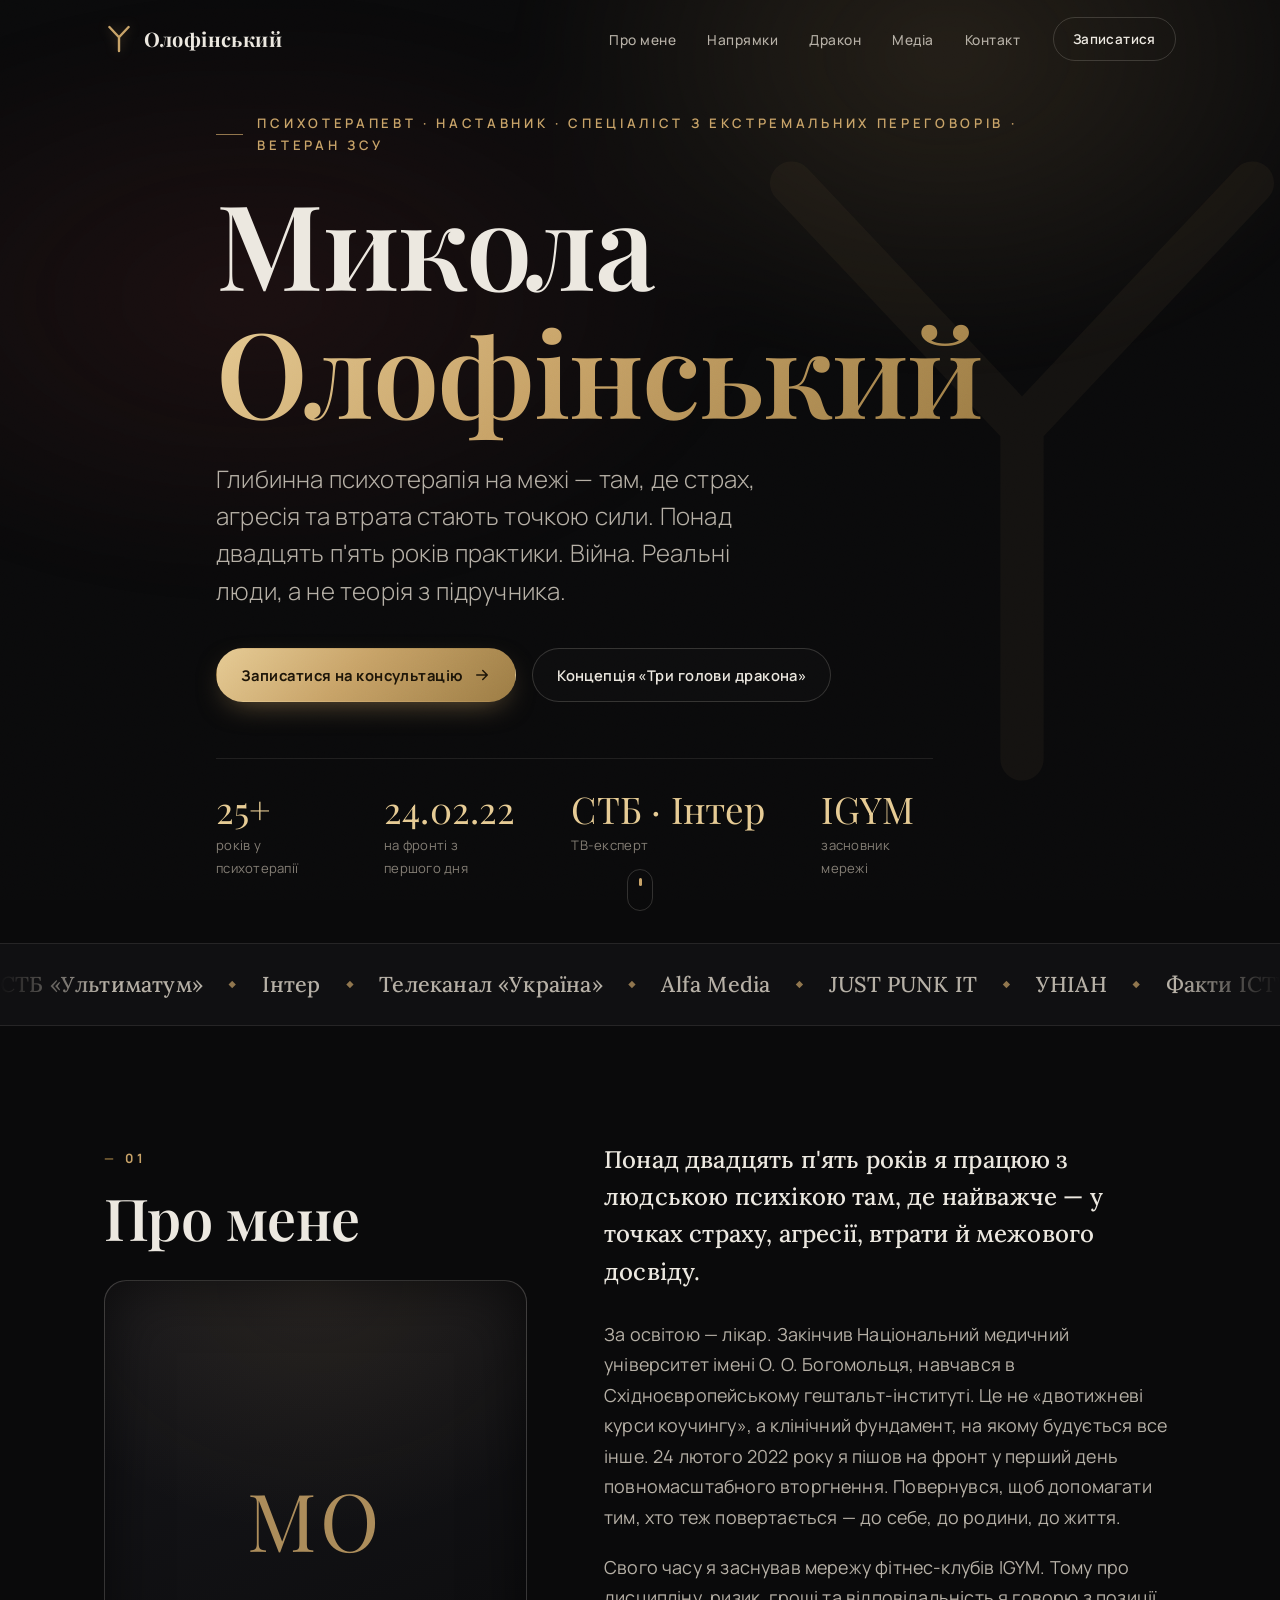
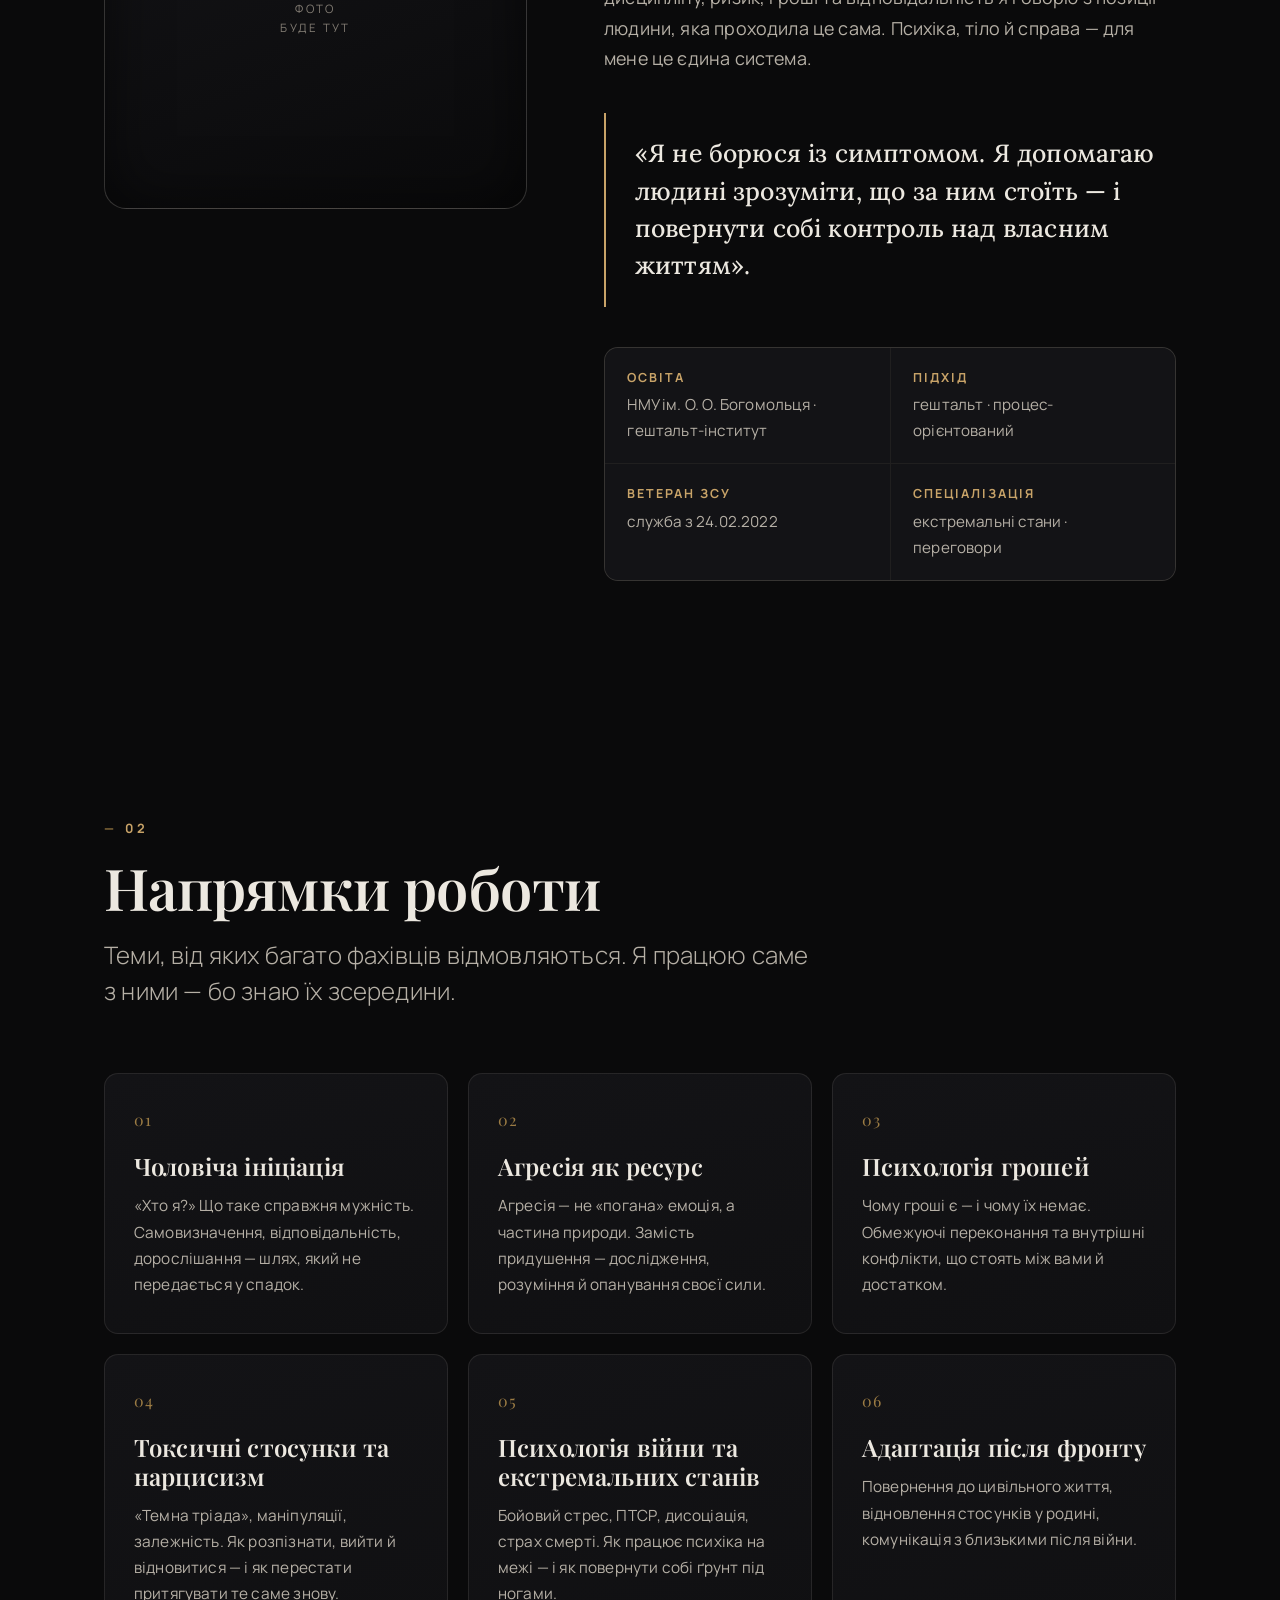
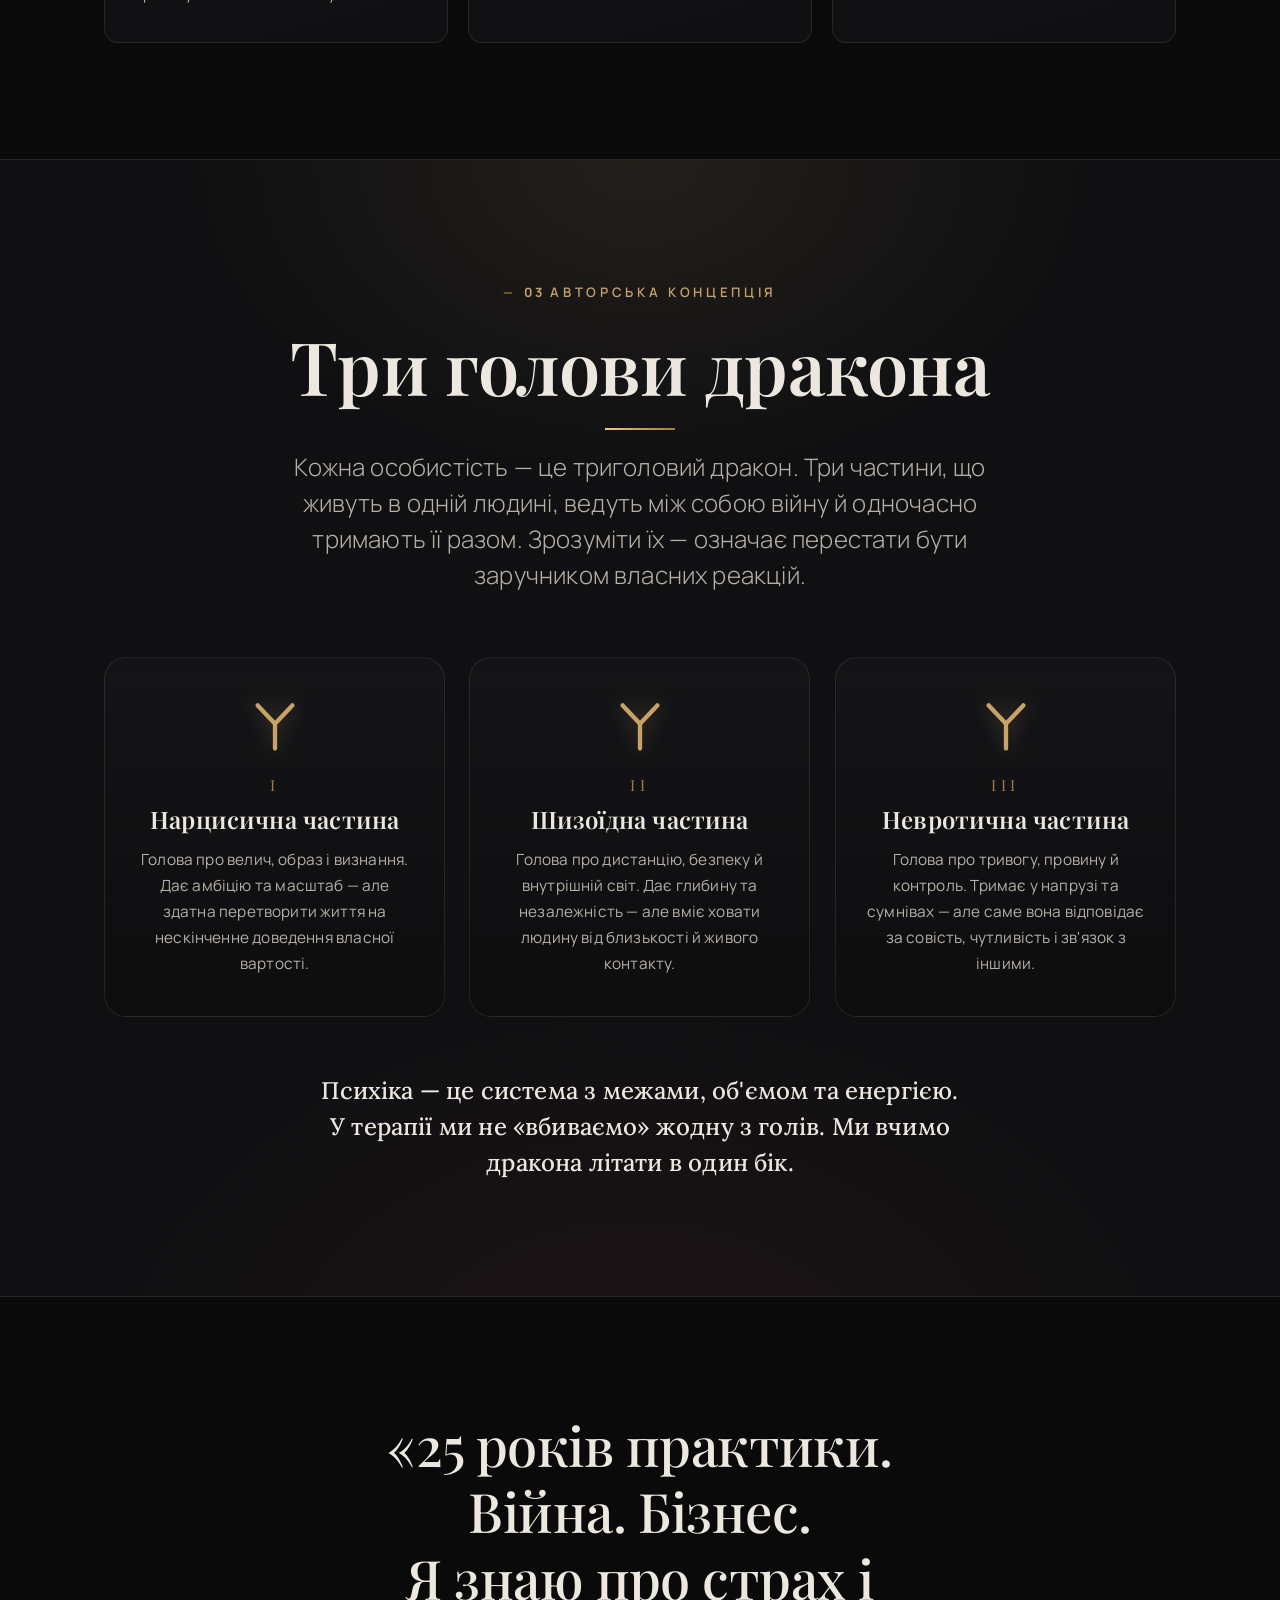
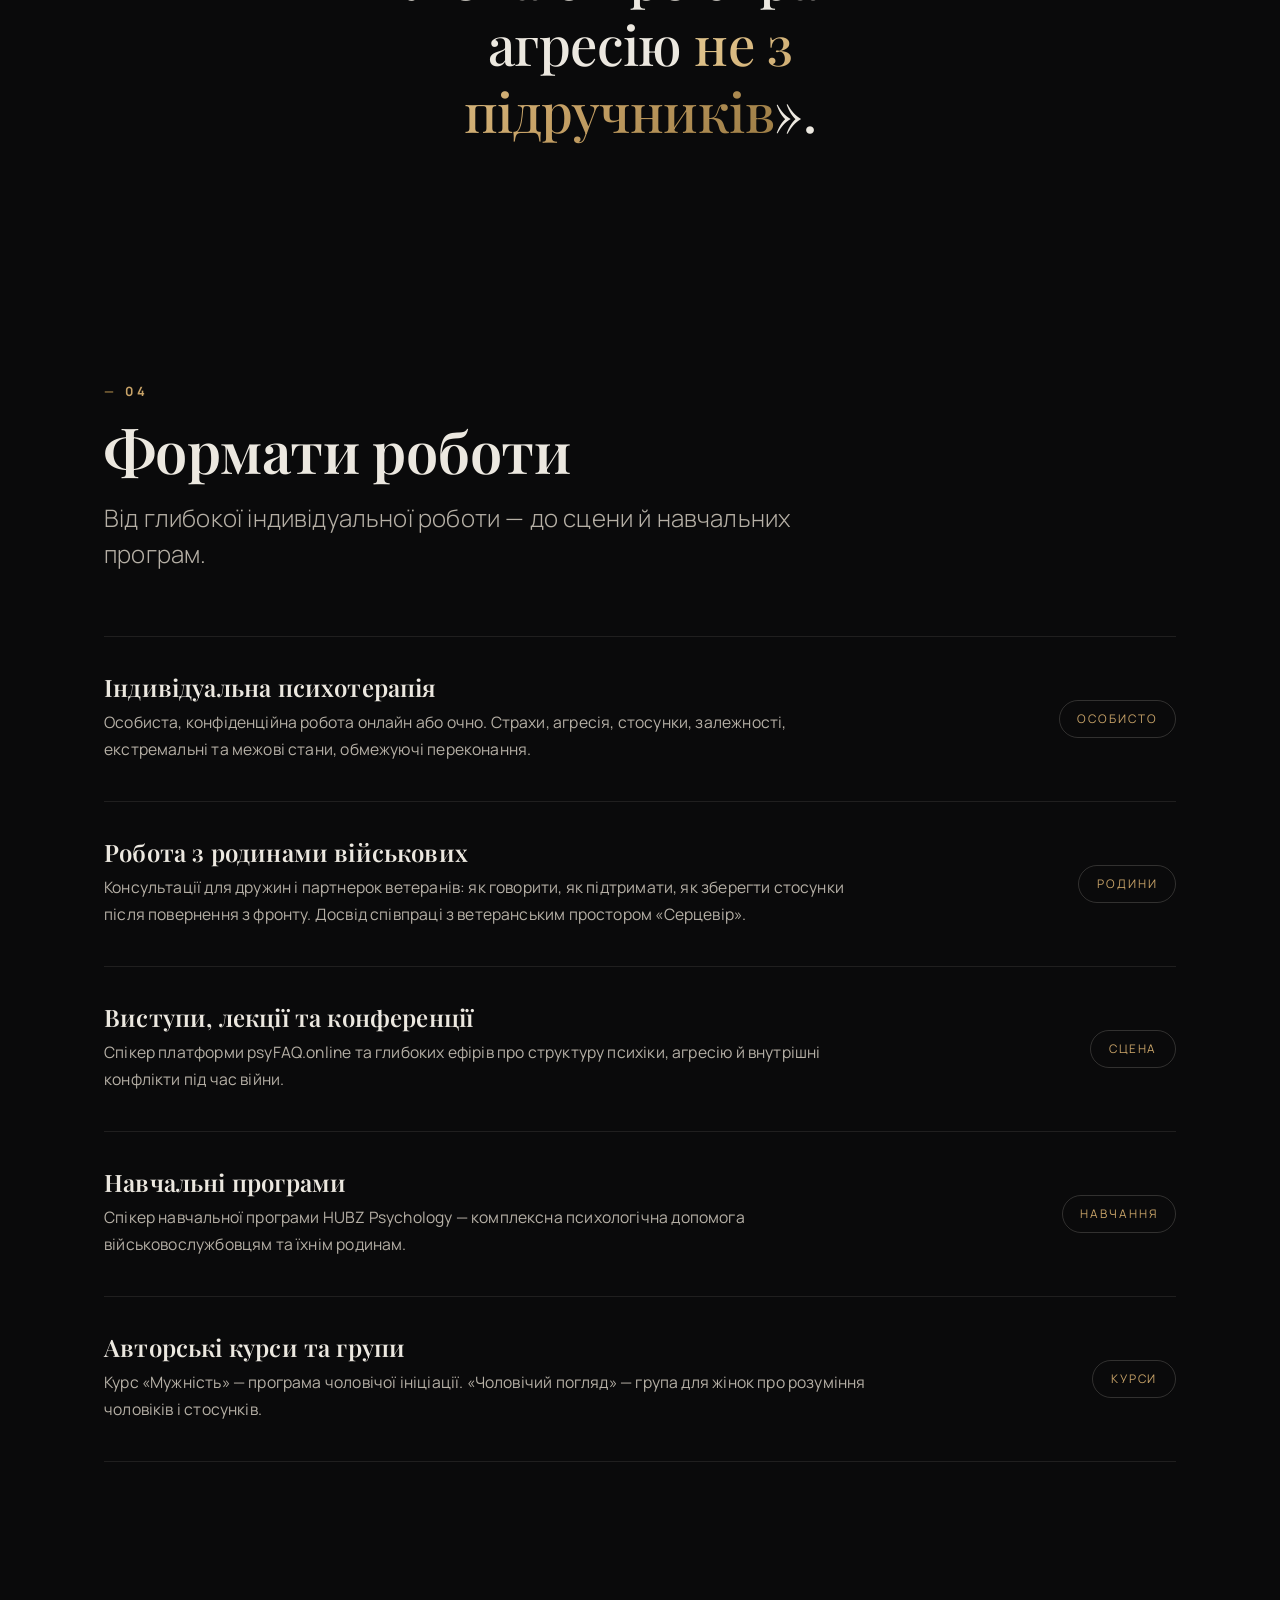
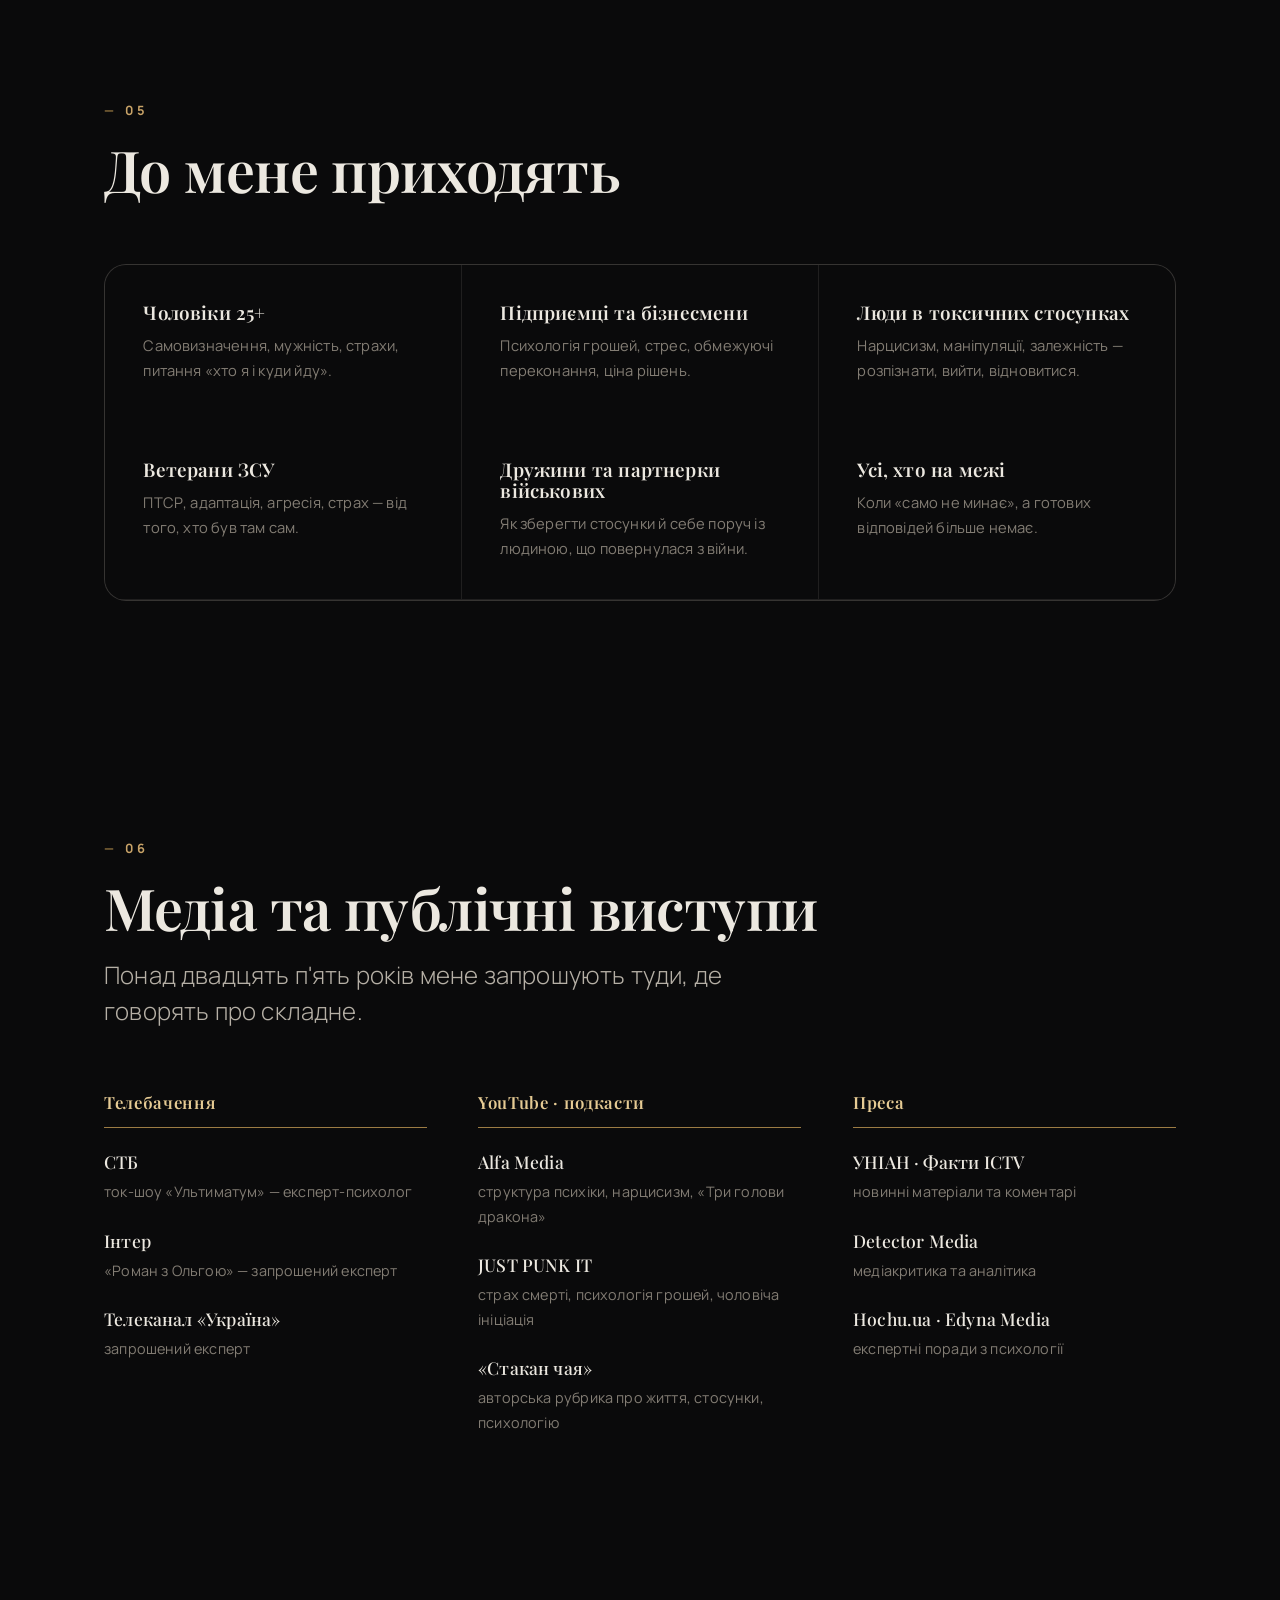
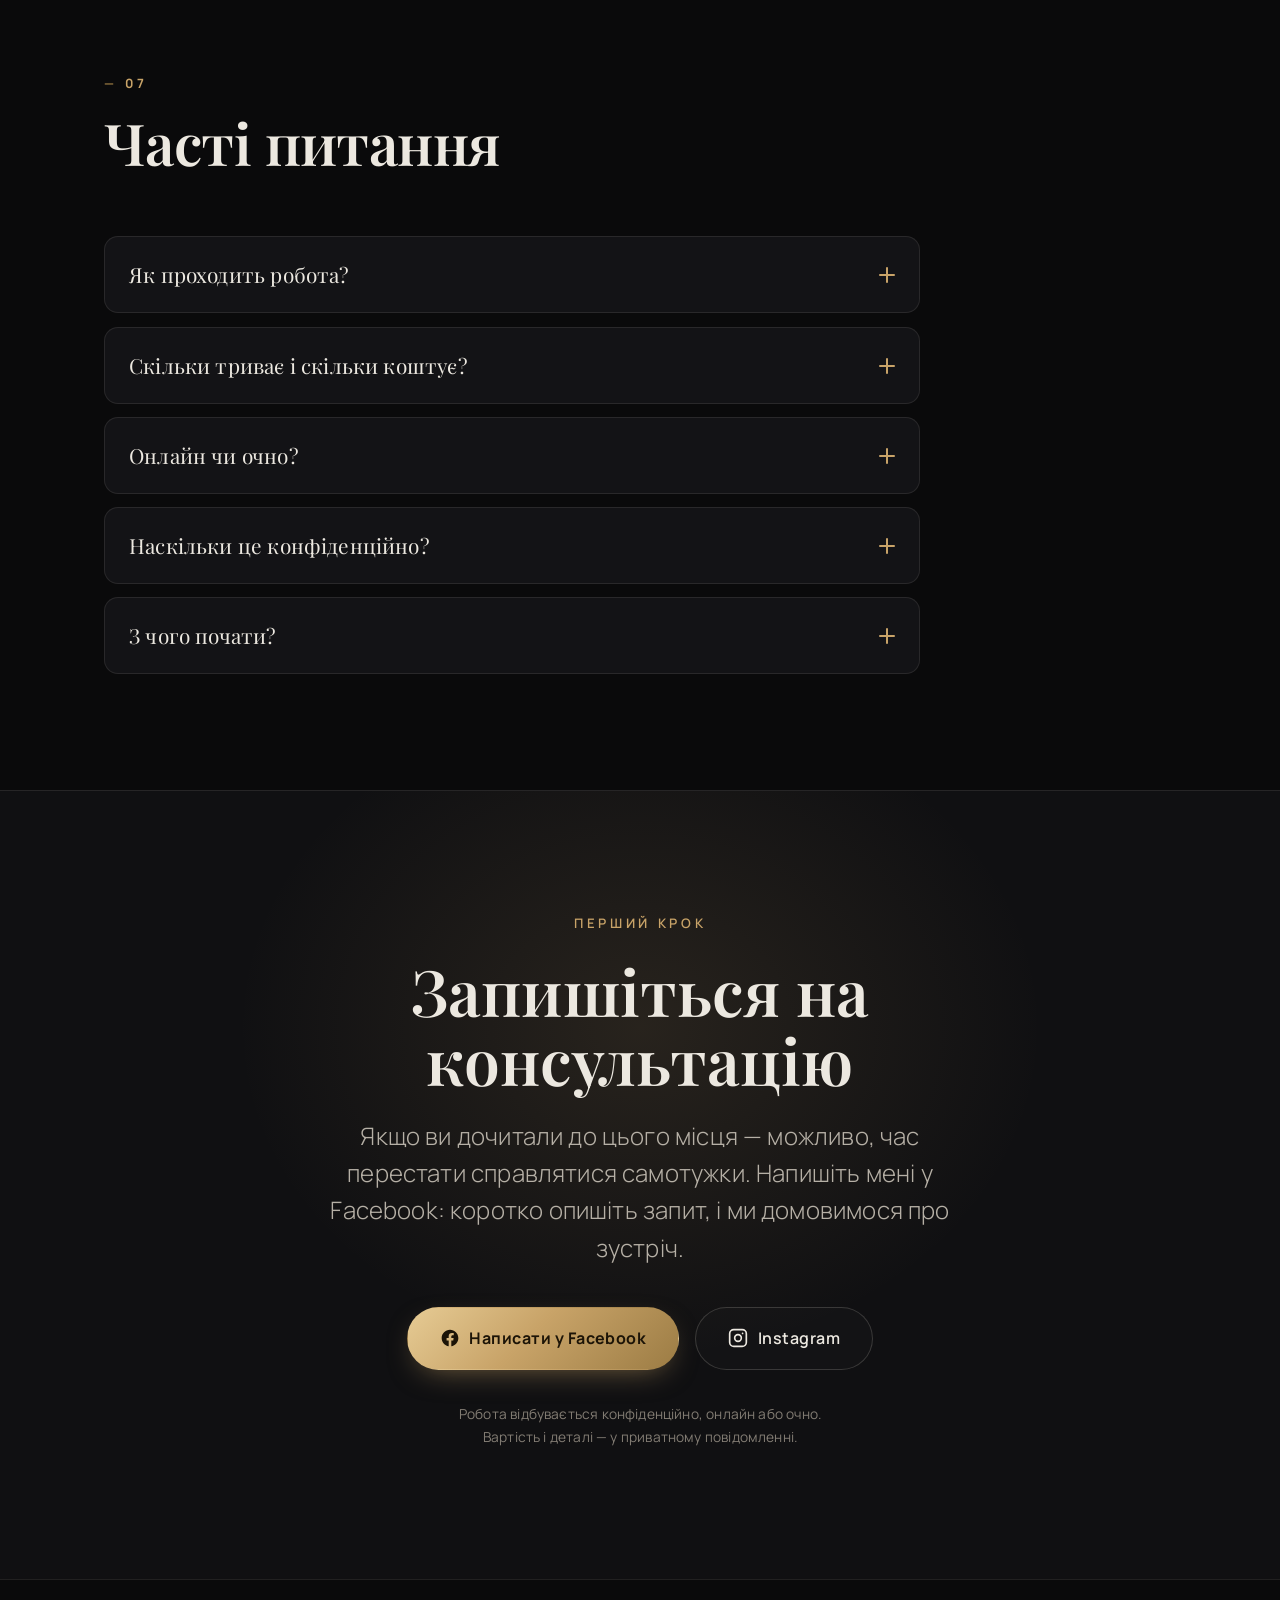
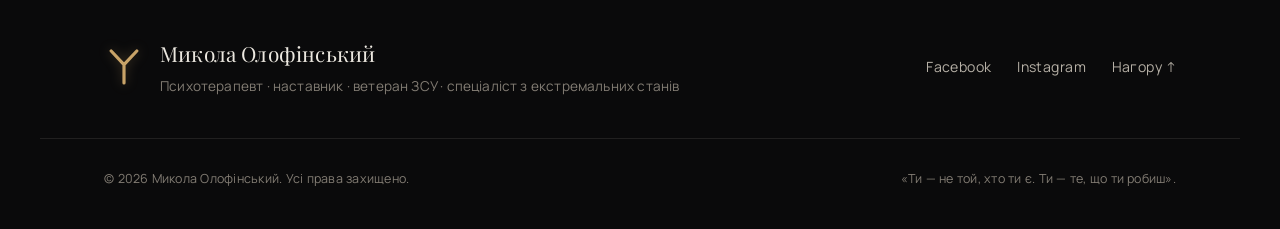
==== commit 83795310: "Polish: Algiz rune logo, nav scroll fix, drop IGYM link, add FB info (gestalt, наставник, motto, cou" ====
--- a/index.html
+++ b/index.html
@@ -3,18 +3,18 @@
 <head>
 <meta charset="UTF-8" />
 <meta name="viewport" content="width=device-width, initial-scale=1.0" />
-<title>Микола Олофінський — психотерапевт · ветеран ЗСУ · 20+ років практики</title>
-<meta name="description" content="Микола Олофінський — український психотерапевт із понад 20-річним досвідом, ветеран ЗСУ, ТВ-експерт. Глибинна процес-орієнтована психотерапія: страх, агресія, екстремальні стани, чоловіча ініціація, токсичні стосунки, адаптація після фронту. Авторська концепція «Три голови дракона»." />
+<title>Микола Олофінський — психотерапевт · наставник · ветеран ЗСУ · 25+ років практики</title>
+<meta name="description" content="Микола Олофінський — український психотерапевт і наставник із понад 25-річним досвідом, ветеран ЗСУ, ТВ-експерт. Глибинна гештальт- та процес-орієнтована психотерапія: страх, агресія, екстремальні стани, чоловіча ініціація, токсичні стосунки, адаптація після фронту. Авторська концепція «Три голови дракона»." />
 <meta name="author" content="Микола Олофінський" />
 <meta name="theme-color" content="#0a0a0b" />
 
 <!-- Open Graph -->
 <meta property="og:type" content="profile" />
 <meta property="og:title" content="Микола Олофінський — психотерапевт · ветеран ЗСУ" />
-<meta property="og:description" content="20+ років практики. Війна. Реальні люди, а не теорія. Глибинна психотерапія на межі — там, де страх і агресія стають точкою сили." />
+<meta property="og:description" content="25+ років практики. Війна. Реальні люди, а не теорія. Глибинна психотерапія на межі — там, де страх і агресія стають точкою сили." />
 <meta property="og:locale" content="uk_UA" />
 
-<link rel="icon" href="data:image/svg+xml,%3Csvg xmlns='http://www.w3.org/2000/svg' viewBox='0 0 100 100'%3E%3Crect width='100' height='100' rx='20' fill='%230a0a0b'/%3E%3Cg fill='%23c8a368'%3E%3Cpath d='M50 50 C44 38 44 22 50 8 C56 22 56 38 50 50 Z'/%3E%3Cpath d='M50 50 C44 38 44 22 50 8 C56 22 56 38 50 50 Z' transform='rotate(120 50 50)'/%3E%3Cpath d='M50 50 C44 38 44 22 50 8 C56 22 56 38 50 50 Z' transform='rotate(240 50 50)'/%3E%3C/g%3E%3C/svg%3E" />
+<link rel="icon" href="data:image/svg+xml,%3Csvg xmlns='http://www.w3.org/2000/svg' viewBox='0 0 100 100'%3E%3Crect width='100' height='100' rx='20' fill='%230a0a0b'/%3E%3Cpath d='M50 44 L50 90 M50 44 L18 10 M50 44 L82 10' fill='none' stroke='%23c8a368' stroke-width='8' stroke-linecap='round' stroke-linejoin='round'/%3E%3C/svg%3E" />
 
 <link rel="preconnect" href="https://fonts.googleapis.com" />
 <link rel="preconnect" href="https://fonts.gstatic.com" crossorigin />
@@ -36,11 +36,7 @@
     <a href="#top" class="brand" aria-label="Микола Олофінський — на початок">
       <span class="brand-emblem" aria-hidden="true">
         <svg viewBox="0 0 100 100">
-          <g>
-            <path d="M50 50 C44 38 44 22 50 8 C56 22 56 38 50 50 Z"/>
-            <path d="M50 50 C44 38 44 22 50 8 C56 22 56 38 50 50 Z" transform="rotate(120 50 50)"/>
-            <path d="M50 50 C44 38 44 22 50 8 C56 22 56 38 50 50 Z" transform="rotate(240 50 50)"/>
-          </g>
+          <path d="M50 44 L50 90 M50 44 L18 10 M50 44 L82 10"/>
         </svg>
       </span>
       <span class="brand-text">Олофінський</span>
@@ -84,22 +80,18 @@
     <div class="hero-glow" aria-hidden="true"></div>
     <div class="hero-emblem-bg" aria-hidden="true">
       <svg viewBox="0 0 100 100">
-        <g>
-          <path d="M50 50 C44 38 44 22 50 8 C56 22 56 38 50 50 Z"/>
-          <path d="M50 50 C44 38 44 22 50 8 C56 22 56 38 50 50 Z" transform="rotate(120 50 50)"/>
-          <path d="M50 50 C44 38 44 22 50 8 C56 22 56 38 50 50 Z" transform="rotate(240 50 50)"/>
-        </g>
+        <path d="M50 44 L50 90 M50 44 L18 10 M50 44 L82 10"/>
       </svg>
     </div>
 
     <div class="container hero-inner">
-      <p class="eyebrow reveal">Психотерапевт · Спеціаліст з екстремальних переговорів · Ветеран ЗСУ</p>
+      <p class="eyebrow reveal">Психотерапевт · Наставник · Спеціаліст з екстремальних переговорів · Ветеран ЗСУ</p>
       <h1 class="hero-title reveal">
         Микола<br /><span class="gold">Олофінський</span>
       </h1>
       <p class="hero-lead reveal">
         Глибинна психотерапія на межі — там, де страх, агресія та втрата
-        стають точкою сили. Двадцять років практики. Війна. Реальні люди,
+        стають точкою сили. Понад двадцять п'ять років практики. Війна. Реальні люди,
         а не теорія з підручника.
       </p>
       <div class="hero-actions reveal">
@@ -112,7 +104,7 @@
 
       <dl class="hero-stats reveal">
         <div class="stat">
-          <dt>20+</dt><dd>років у психотерапії</dd>
+          <dt>25+</dt><dd>років у психотерапії</dd>
         </div>
         <div class="stat">
           <dt>24.02.22</dt><dd>на фронті з першого дня</dd>
@@ -174,19 +166,19 @@
 
       <div class="about-body">
         <p class="lead reveal">
-          Понад двадцять років я працюю з людською психікою там, де найважче —
+          Понад двадцять п'ять років я працюю з людською психікою там, де найважче —
           у точках страху, агресії, втрати й межового досвіду.
         </p>
         <p class="reveal">
           За освітою — лікар. Закінчив Національний медичний університет
-          імені О. О. Богомольця. Це не «двотижневі курси коучингу», а
+          імені О. О. Богомольця, навчався в Східноєвропейському гештальт-інституті. Це не «двотижневі курси коучингу», а
           клінічний фундамент, на якому будується все інше.
           24 лютого 2022 року я пішов на фронт у перший день повномасштабного
           вторгнення. Повернувся, щоб допомагати тим, хто теж повертається —
           до себе, до родини, до життя.
         </p>
         <p class="reveal">
-          Паралельно я будую бізнес: заснував мережу фітнес-клубів IGYM.
+          Свого часу я заснував мережу фітнес-клубів IGYM.
           Тому про дисципліну, ризик, гроші та відповідальність я говорю
           з позиції людини, яка проходила це сама. Психіка, тіло й справа —
           для мене це єдина система.
@@ -198,8 +190,8 @@
         </blockquote>
 
         <ul class="cred-list reveal">
-          <li><strong>Медична освіта</strong><span>НМУ ім. О. О. Богомольця, Київ</span></li>
-          <li><strong>Підхід</strong><span>процес-орієнтована психотерапія</span></li>
+          <li><strong>Освіта</strong><span>НМУ ім. О. О. Богомольця · гештальт-інститут</span></li>
+          <li><strong>Підхід</strong><span>гештальт · процес-орієнтований</span></li>
           <li><strong>Ветеран ЗСУ</strong><span>служба з 24.02.2022</span></li>
           <li><strong>Спеціалізація</strong><span>екстремальні стани · переговори</span></li>
         </ul>
@@ -277,7 +269,7 @@
       <div class="heads">
         <article class="head reveal">
           <div class="head-mark" aria-hidden="true">
-            <svg viewBox="0 0 100 100"><path d="M50 50 C44 38 44 22 50 8 C56 22 56 38 50 50 Z"/></svg>
+            <svg viewBox="0 0 100 100"><path d="M50 44 L50 90 M50 44 L18 10 M50 44 L82 10"/></svg>
           </div>
           <span class="head-roman">I</span>
           <h3>Нарцисична частина</h3>
@@ -290,7 +282,7 @@
 
         <article class="head reveal">
           <div class="head-mark" aria-hidden="true">
-            <svg viewBox="0 0 100 100"><path d="M50 50 C44 38 44 22 50 8 C56 22 56 38 50 50 Z"/></svg>
+            <svg viewBox="0 0 100 100"><path d="M50 44 L50 90 M50 44 L18 10 M50 44 L82 10"/></svg>
           </div>
           <span class="head-roman">II</span>
           <h3>Шизоїдна частина</h3>
@@ -303,7 +295,7 @@
 
         <article class="head reveal">
           <div class="head-mark" aria-hidden="true">
-            <svg viewBox="0 0 100 100"><path d="M50 50 C44 38 44 22 50 8 C56 22 56 38 50 50 Z"/></svg>
+            <svg viewBox="0 0 100 100"><path d="M50 44 L50 90 M50 44 L18 10 M50 44 L82 10"/></svg>
           </div>
           <span class="head-roman">III</span>
           <h3>Невротична частина</h3>
@@ -326,7 +318,7 @@
   <section class="quote-band">
     <div class="container">
       <blockquote class="big-quote reveal">
-        «20 років практики. Війна. Бізнес.<br />
+        «25 років практики. Війна. Бізнес.<br />
         Я знаю про страх і агресію <span class="gold">не з підручників</span>».
       </blockquote>
     </div>
@@ -372,6 +364,14 @@
             <p>Спікер навчальної програми HUBZ Psychology — комплексна психологічна допомога військовослужбовцям та їхнім родинам.</p>
           </div>
           <div class="format-tag">Навчання</div>
+        </article>
+
+        <article class="format-row reveal">
+          <div class="format-main">
+            <h3>Авторські курси та групи</h3>
+            <p>Курс «Мужність» — програма чоловічої ініціації. «Чоловічий погляд» — група для жінок про розуміння чоловіків і стосунків.</p>
+          </div>
+          <div class="format-tag">Курси</div>
         </article>
       </div>
     </div>
@@ -402,7 +402,7 @@
       <header class="section-head reveal">
         <span class="section-index">06</span>
         <h2 class="section-title">Медіа та публічні виступи</h2>
-        <p class="section-sub">Понад двадцять років мене запрошують туди, де говорять про складне.</p>
+        <p class="section-sub">Понад двадцять п'ять років мене запрошують туди, де говорять про складне.</p>
       </header>
 
       <div class="media-cols">
@@ -505,29 +505,24 @@
     <div class="footer-brand">
       <span class="brand-emblem" aria-hidden="true">
         <svg viewBox="0 0 100 100">
-          <g>
-            <path d="M50 50 C44 38 44 22 50 8 C56 22 56 38 50 50 Z"/>
-            <path d="M50 50 C44 38 44 22 50 8 C56 22 56 38 50 50 Z" transform="rotate(120 50 50)"/>
-            <path d="M50 50 C44 38 44 22 50 8 C56 22 56 38 50 50 Z" transform="rotate(240 50 50)"/>
-          </g>
+          <path d="M50 44 L50 90 M50 44 L18 10 M50 44 L82 10"/>
         </svg>
       </span>
       <div>
         <p class="footer-name">Микола Олофінський</p>
-        <p class="footer-role">Психотерапевт · ветеран ЗСУ · спеціаліст з екстремальних станів</p>
+        <p class="footer-role">Психотерапевт · наставник · ветеран ЗСУ · спеціаліст з екстремальних станів</p>
       </div>
     </div>
 
     <nav class="footer-links" aria-label="Соцмережі та посилання">
       <a href="https://www.facebook.com/harakternik88" target="_blank" rel="noopener">Facebook</a>
       <a href="https://www.instagram.com/__olofinski" target="_blank" rel="noopener">Instagram</a>
-      <a href="https://igym.ua" target="_blank" rel="noopener">IGYM</a>
       <a href="#top">Нагору ↑</a>
     </nav>
   </div>
   <div class="container footer-bottom">
     <p>© <span id="year"></span> Микола Олофінський. Усі права захищено.</p>
-    <p>Глибинна психотерапія для тих, хто готовий зустрітися із собою.</p>
+    <p>«Ти — не той, хто ти є. Ти — те, що ти робиш».</p>
   </div>
 </footer>
 
--- a/style.css
+++ b/style.css
@@ -28,7 +28,7 @@
   --gold-grad: linear-gradient(135deg, #E6CB94 0%, #C8A368 45%, #9C7C44 100%);
 
   /* metrics */
-  --maxw: 1200px;
+  --maxw: 75rem;
   --gutter: clamp(1.25rem, 5vw, 4rem);
   --radius: 14px;
   --radius-lg: 22px;
@@ -46,7 +46,13 @@
 
 /* ------------------------------------------------------------- reset */
 *, *::before, *::after { box-sizing: border-box; }
-html { scroll-behavior: smooth; -webkit-text-size-adjust: 100%; }
+html {
+  scroll-behavior: smooth; -webkit-text-size-adjust: 100%; scroll-padding-top: 96px;
+  /* Proportional root size: anchored to MacBook width (~1512px → 16px),
+     scales the whole rem-based layout up on wider/larger displays so big
+     monitors look like a zoomed-in version of the laptop view. */
+  font-size: clamp(16px, 1.06vw, 52px);
+}
 @media (prefers-reduced-motion: reduce) {
   html { scroll-behavior: auto; }
   *, *::before, *::after { animation-duration: 0.001ms !important; transition-duration: 0.001ms !important; }
@@ -112,7 +118,7 @@
 .brand { display: inline-flex; align-items: center; gap: 0.6rem; font-weight: 700; }
 .brand-text { font-family: "Playfair Display", serif; font-size: 1.25rem; letter-spacing: 0.02em; }
 .brand-emblem { width: 30px; height: 30px; display: inline-block; }
-.brand-emblem svg { width: 100%; height: 100%; fill: var(--gold); filter: drop-shadow(0 0 6px rgba(200,163,104,0.35)); }
+.brand-emblem svg { width: 100%; height: 100%; fill: none; stroke: var(--gold); stroke-width: 8; stroke-linecap: round; stroke-linejoin: round; filter: drop-shadow(0 0 6px rgba(200,163,104,0.35)); }
 
 .nav { margin-left: auto; }
 .nav-list { display: flex; gap: clamp(1rem, 2.4vw, 2.4rem); list-style: none; margin: 0; padding: 0; }
@@ -195,12 +201,10 @@
 .hero-emblem-bg {
   position: absolute; right: -8%; top: 50%; transform: translateY(-50%);
   width: min(60vw, 720px); aspect-ratio: 1; opacity: 0.05; pointer-events: none;
-  animation: slowspin 90s linear infinite;
-}
-.hero-emblem-bg svg { width: 100%; height: 100%; fill: var(--gold); }
-@keyframes slowspin { to { transform: translateY(-50%) rotate(360deg); } }
-
-.hero-inner { position: relative; z-index: 2; max-width: 980px; }
+}
+.hero-emblem-bg svg { width: 100%; height: 100%; fill: none; stroke: var(--gold); stroke-width: 6; stroke-linecap: round; stroke-linejoin: round; }
+
+.hero-inner { position: relative; z-index: 2; max-width: 61rem; }
 
 .eyebrow {
   font-size: var(--fs-eyebrow); font-weight: 600; letter-spacing: 0.28em;
@@ -259,7 +263,7 @@
 
 .section-title { font-size: var(--fs-h2); letter-spacing: -0.01em; text-wrap: balance; }
 
-.section-head { max-width: 720px; margin-bottom: clamp(2.5rem, 5vw, 4.5rem); }
+.section-head { max-width: 45rem; margin-bottom: clamp(2.5rem, 5vw, 4.5rem); }
 .section-head.center { margin-inline: auto; text-align: center; }
 .section-head.center .eyebrow::before { display: none; }
 .section-sub { font-size: var(--fs-lead); color: var(--ink-dim); font-weight: 300; margin-top: 1.2rem; line-height: 1.5; }
@@ -343,16 +347,14 @@
 }
 .head:hover { transform: translateY(-8px); border-color: rgba(200,163,104,0.4); box-shadow: 0 30px 60px -30px rgba(0,0,0,0.8); }
 .head-mark { width: 54px; height: 54px; margin: 0 auto 1.2rem; transition: transform 0.6s var(--ease); }
-.head-mark svg { width: 100%; height: 100%; fill: var(--gold); filter: drop-shadow(0 0 10px rgba(200,163,104,0.4)); }
-.head:nth-child(2) .head-mark { transform: rotate(120deg); }
-.head:nth-child(3) .head-mark { transform: rotate(240deg); }
-.head:hover .head-mark { transform: rotate(360deg); }
+.head-mark svg { width: 100%; height: 100%; fill: none; stroke: var(--gold); stroke-width: 8; stroke-linecap: round; stroke-linejoin: round; filter: drop-shadow(0 0 10px rgba(200,163,104,0.4)); }
+.head:hover .head-mark { transform: scale(1.08); }
 .head-roman { font-family: "Playfair Display", serif; font-size: 0.95rem; letter-spacing: 0.3em; color: var(--gold-deep); display: block; margin-bottom: 0.5rem; }
 .head h3 { font-size: var(--fs-h3); margin-bottom: 0.9rem; }
 .head p { color: var(--ink-dim); font-size: 0.96rem; margin: 0; }
 
 .dragon-foot {
-  max-width: 640px; margin: clamp(2.5rem,5vw,3.5rem) auto 0; text-align: center;
+  max-width: 40rem; margin: clamp(2.5rem,5vw,3.5rem) auto 0; text-align: center;
   font-family: "Lora", Georgia, serif; font-weight: 500;
   font-size: clamp(1.15rem, 1rem + 0.8vw, 1.5rem); color: var(--ink); line-height: 1.5;
 }
@@ -399,7 +401,7 @@
 .media-listing span { color: var(--ink-mute); font-size: 0.9rem; }
 
 /* ================================================================== FAQ */
-.faq .faq-list { max-width: 820px; display: grid; gap: 0.8rem; }
+.faq .faq-list { max-width: 51rem; display: grid; gap: 0.8rem; }
 .faq-item { border: 1px solid var(--line); border-radius: var(--radius); background: var(--panel); overflow: hidden; transition: border-color 0.3s; }
 .faq-item[open] { border-color: rgba(200, 163, 104, 0.35); }
 .faq-item summary {
@@ -422,7 +424,7 @@
   position: absolute; inset: 0; pointer-events: none;
   background: radial-gradient(45% 60% at 50% 30%, rgba(200,163,104,0.13), transparent 70%);
 }
-.contact-inner { position: relative; z-index: 2; max-width: 760px; }
+.contact-inner { position: relative; z-index: 2; max-width: 47.5rem; }
 .contact-inner .eyebrow { justify-content: center; }
 .contact-inner .eyebrow::before { display: none; }
 .contact-title { font-size: clamp(2.2rem, 1.4rem + 3.5vw, 4rem); margin-bottom: 1.4rem; text-wrap: balance; }
@@ -451,6 +453,9 @@
 .heads .reveal.in,
 .aud-grid .reveal.in { transition-delay: var(--d, 0s); }
 
+/* Large screens are handled by the proportional `html` font-size above —
+   the whole rem-based layout scales up to fill big / high-density displays. */
+
 /* ========================================================== RESPONSIVE */
 @media (max-width: 980px) {
   .nav, .nav-cta { display: none; }
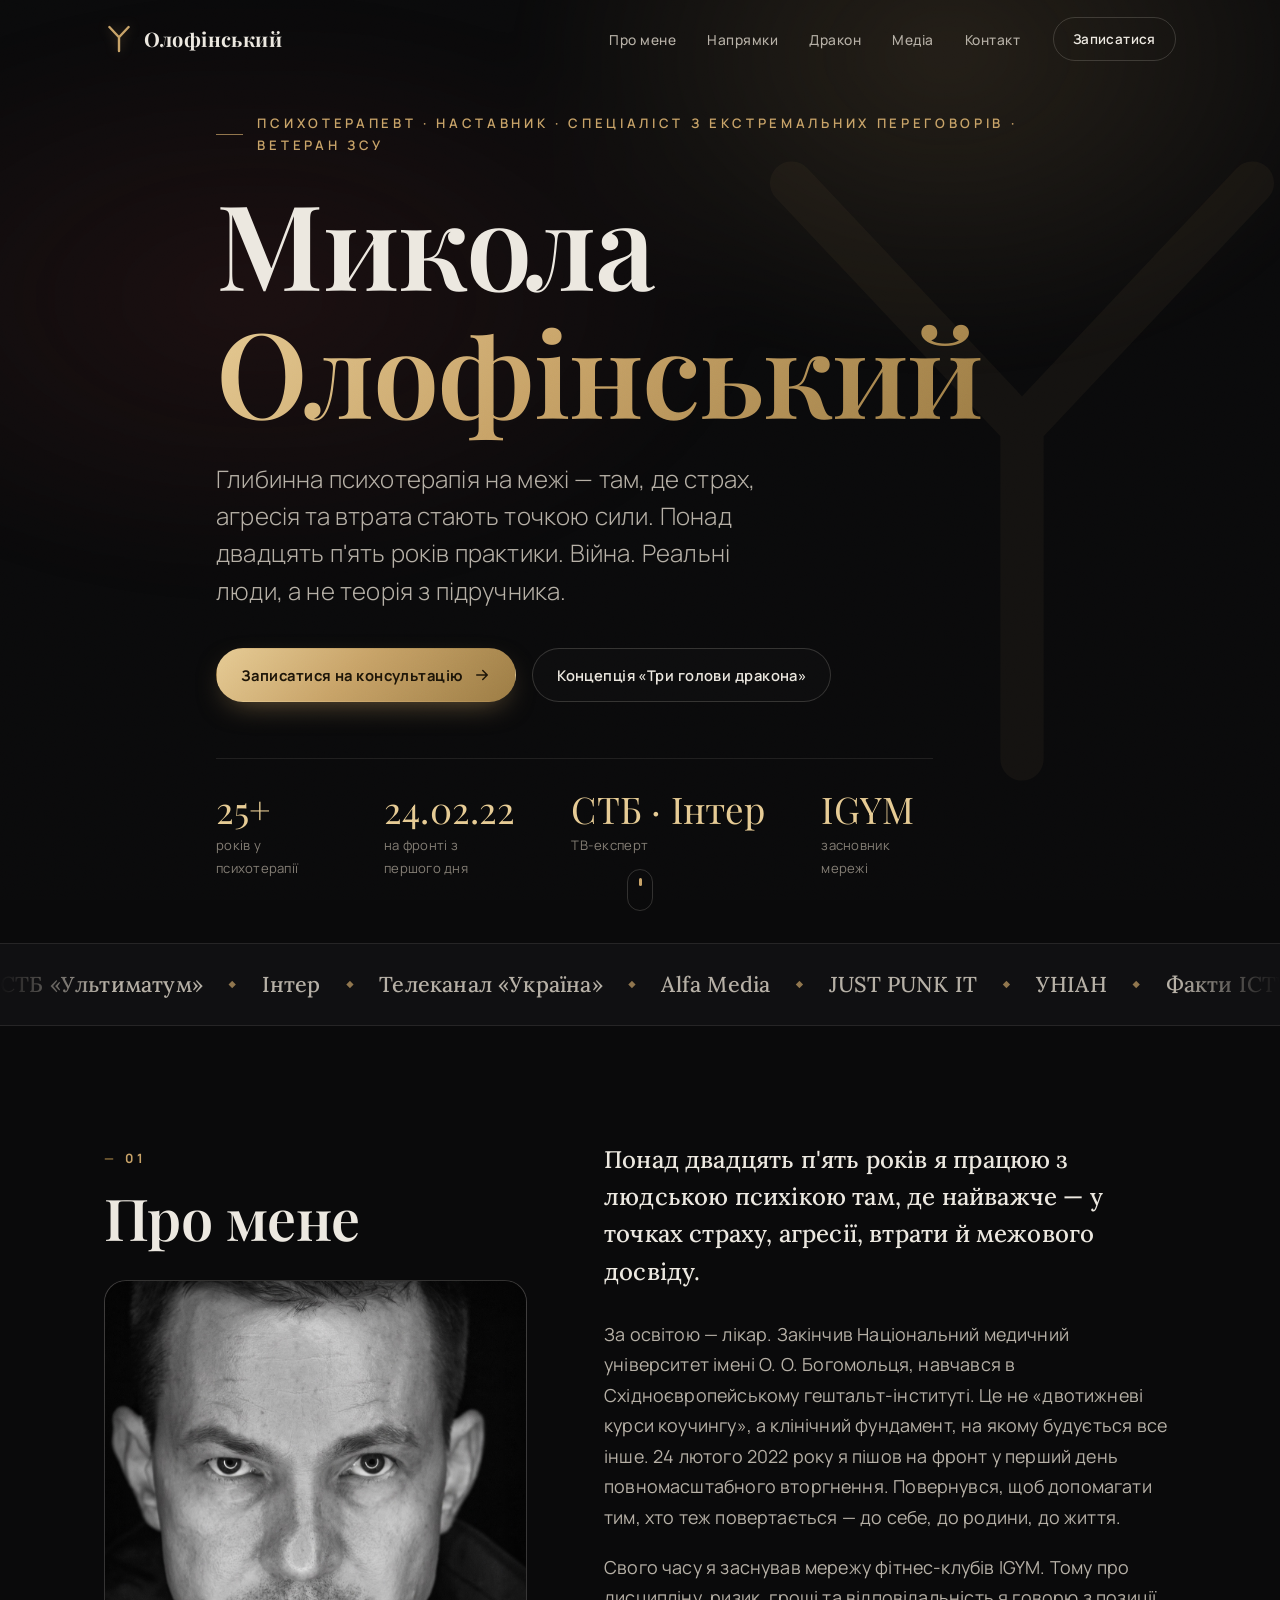
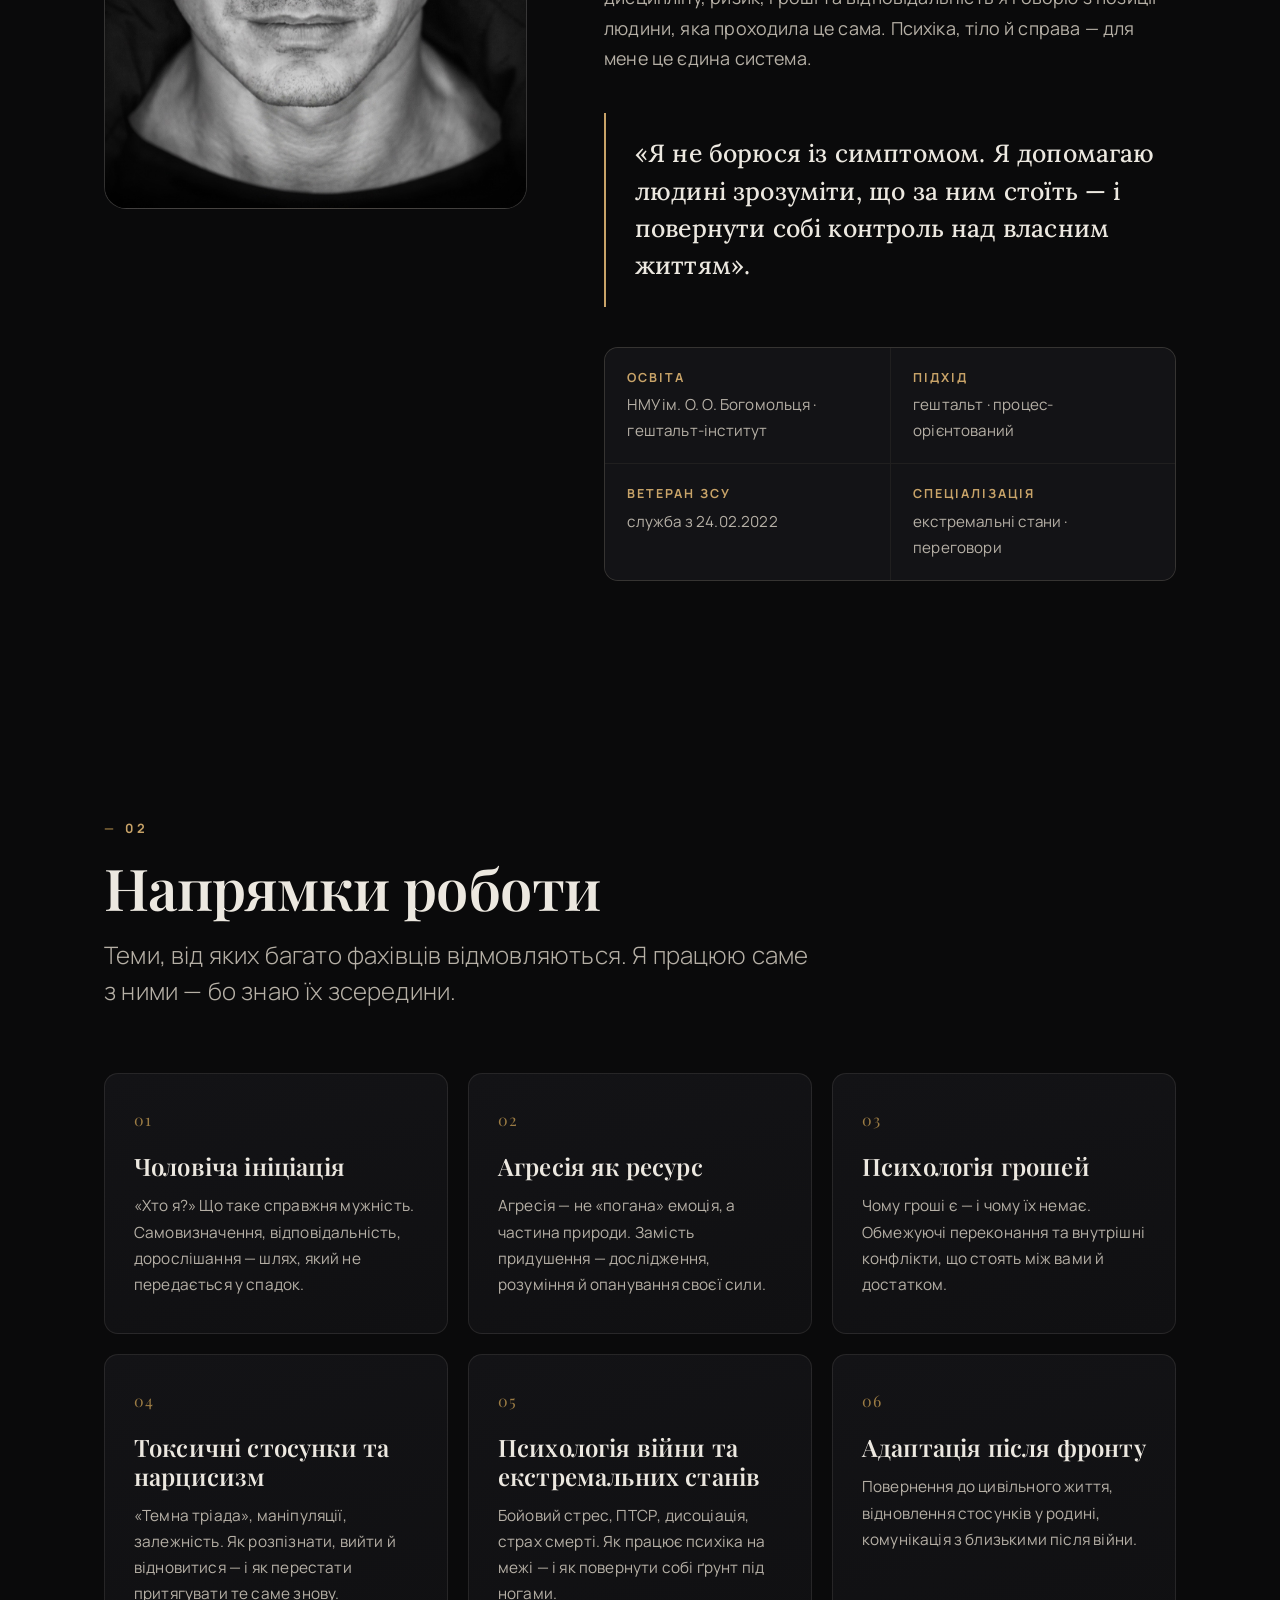
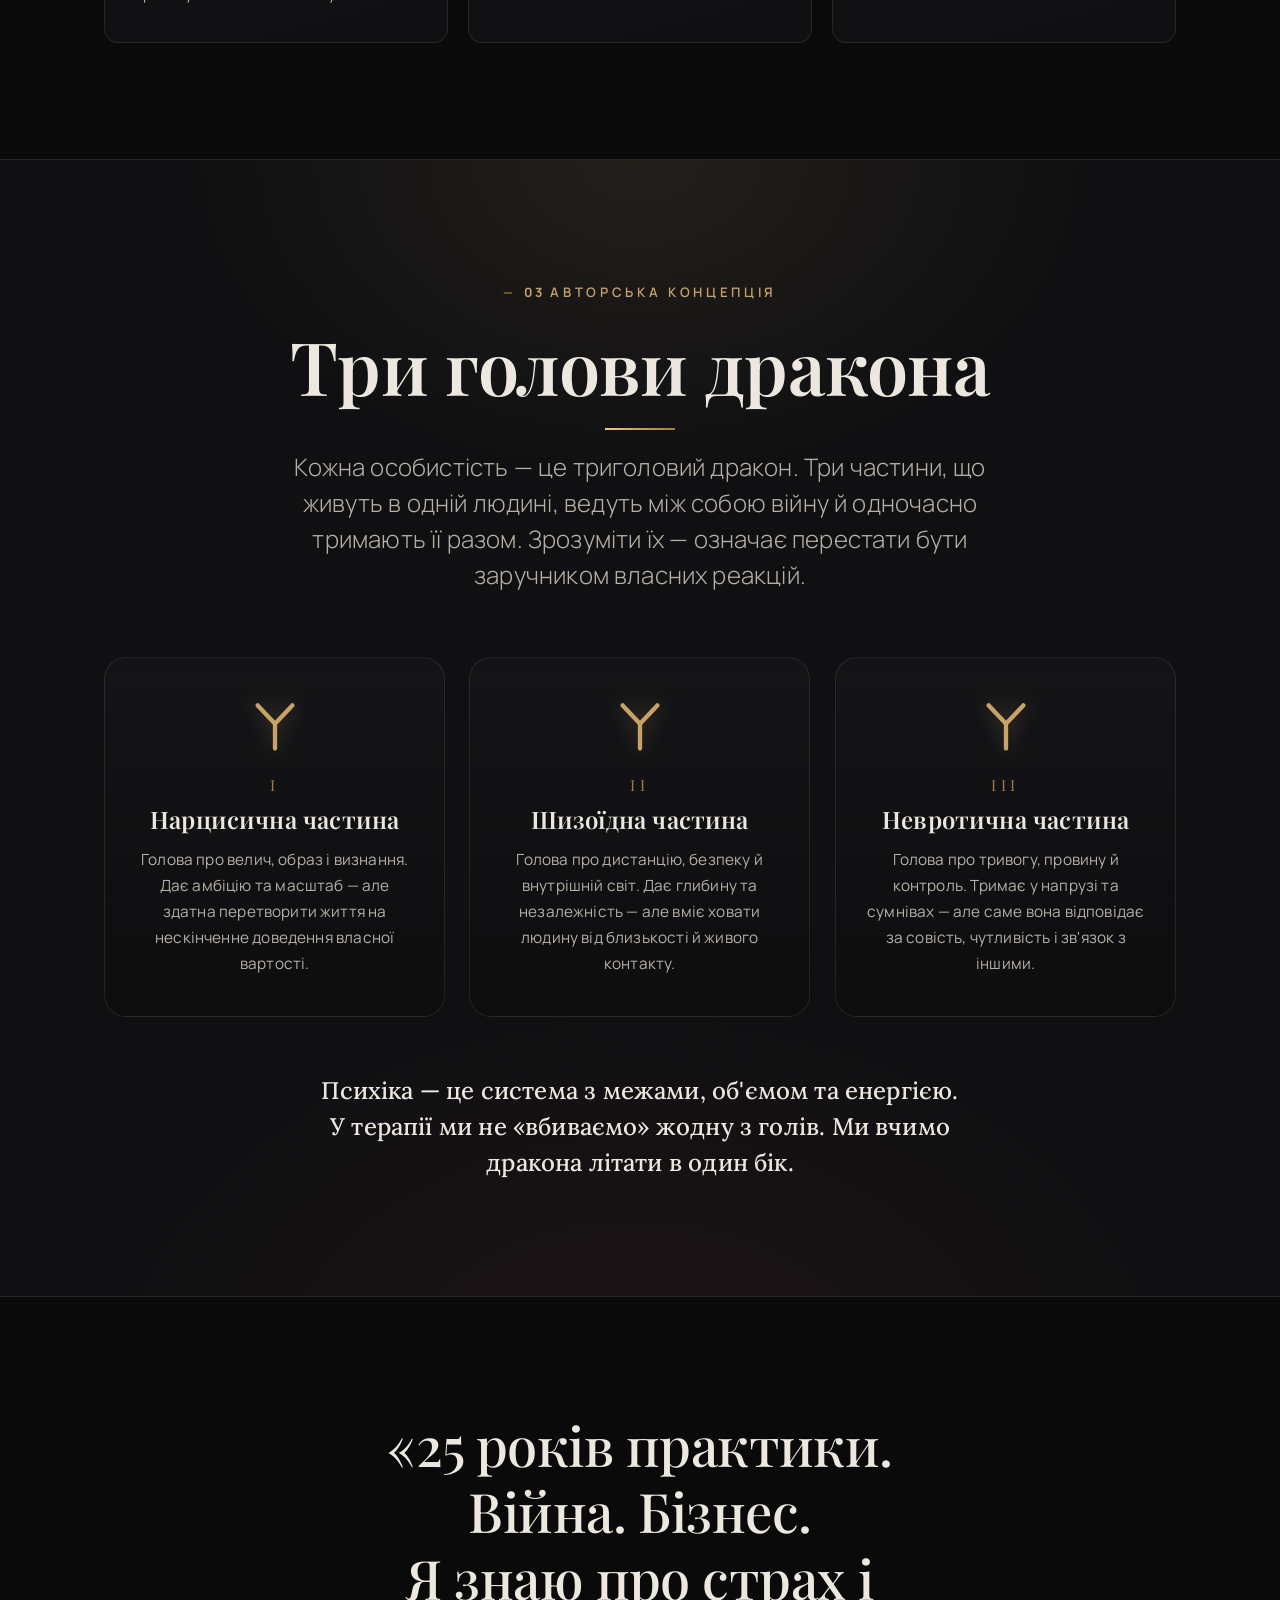
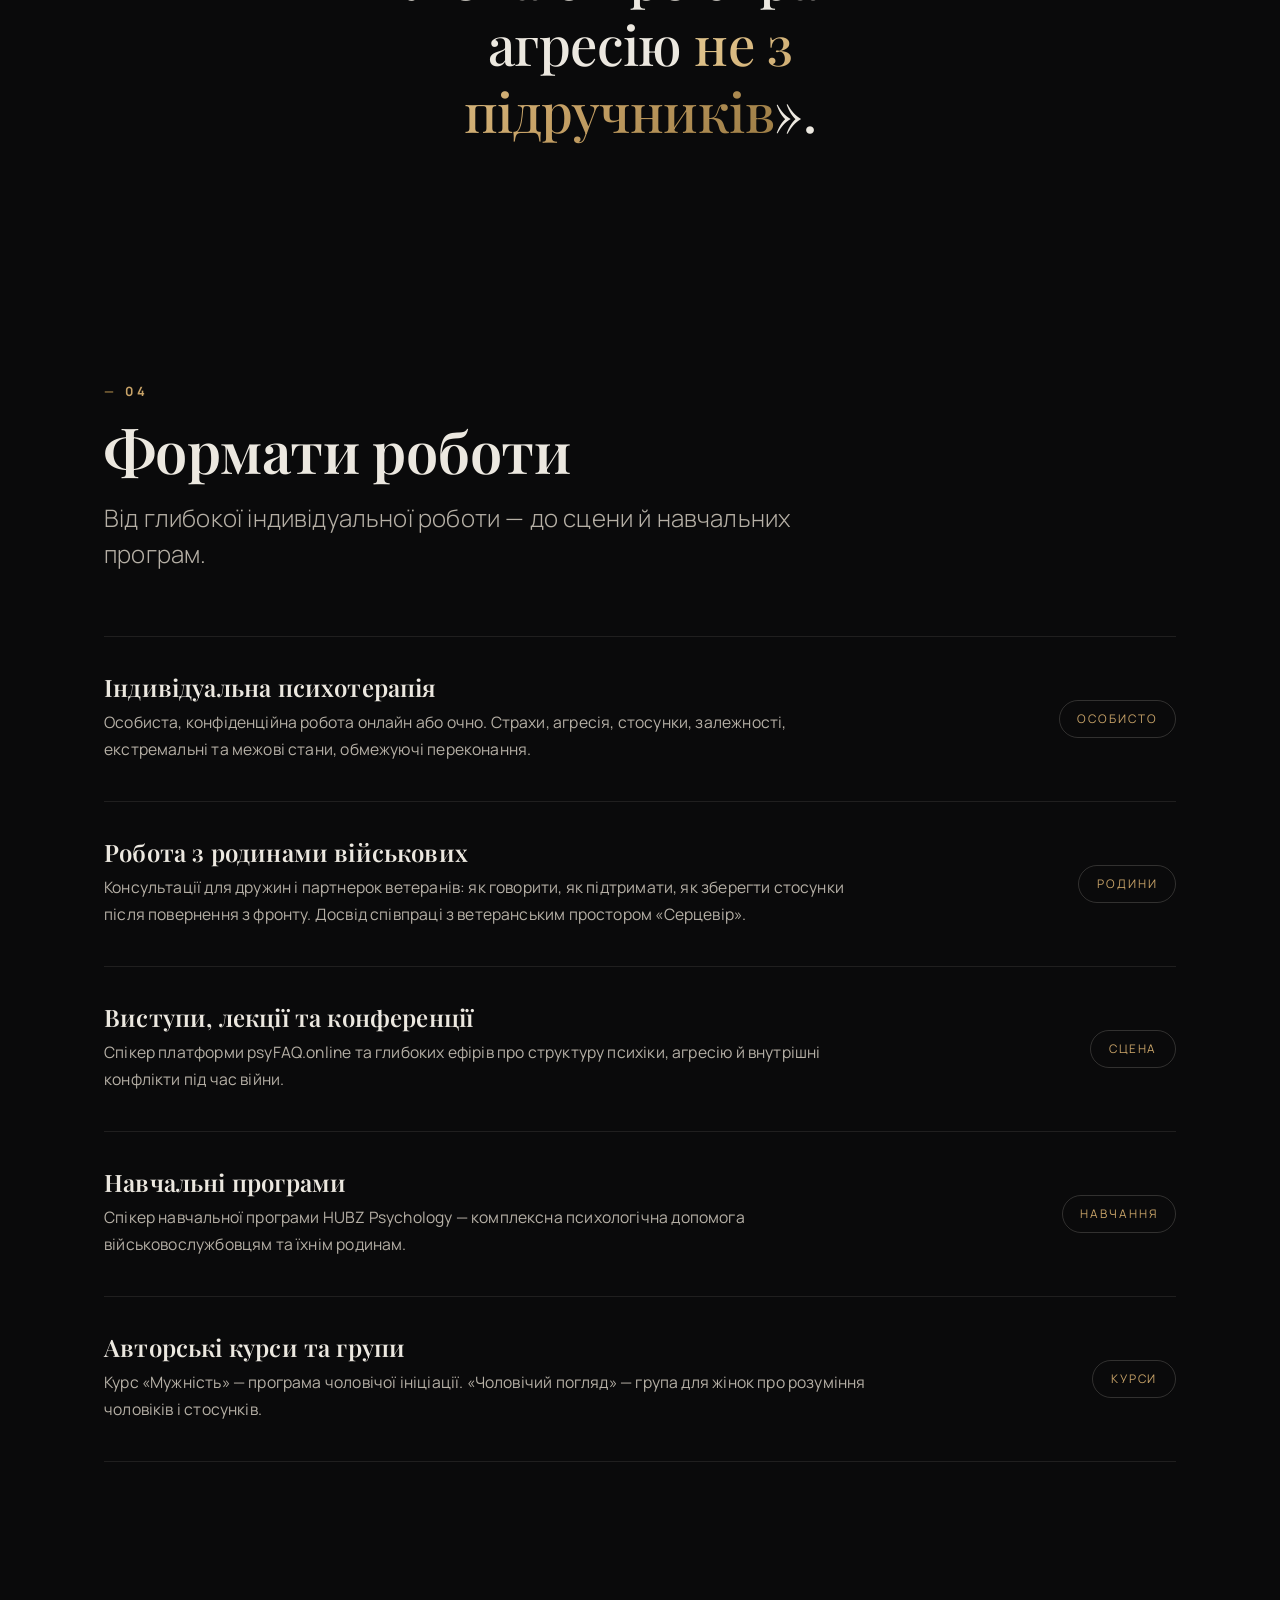
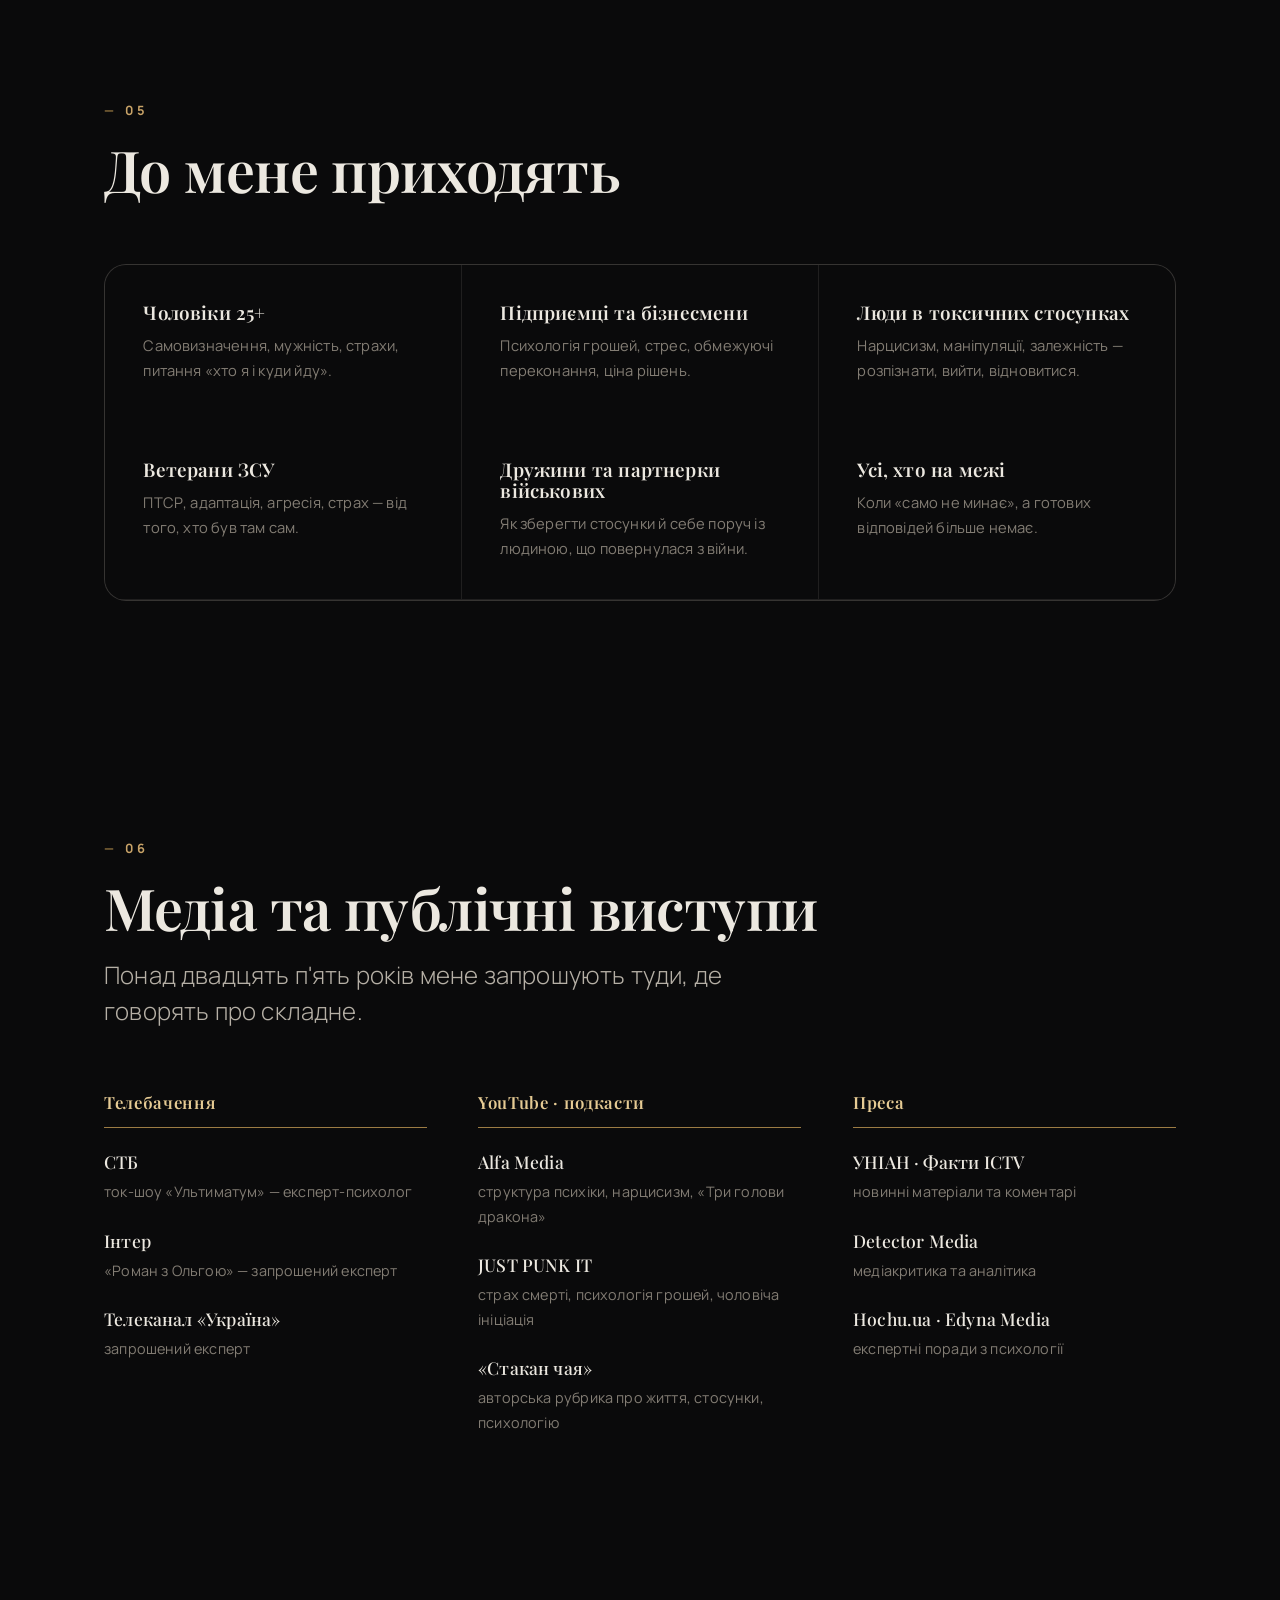
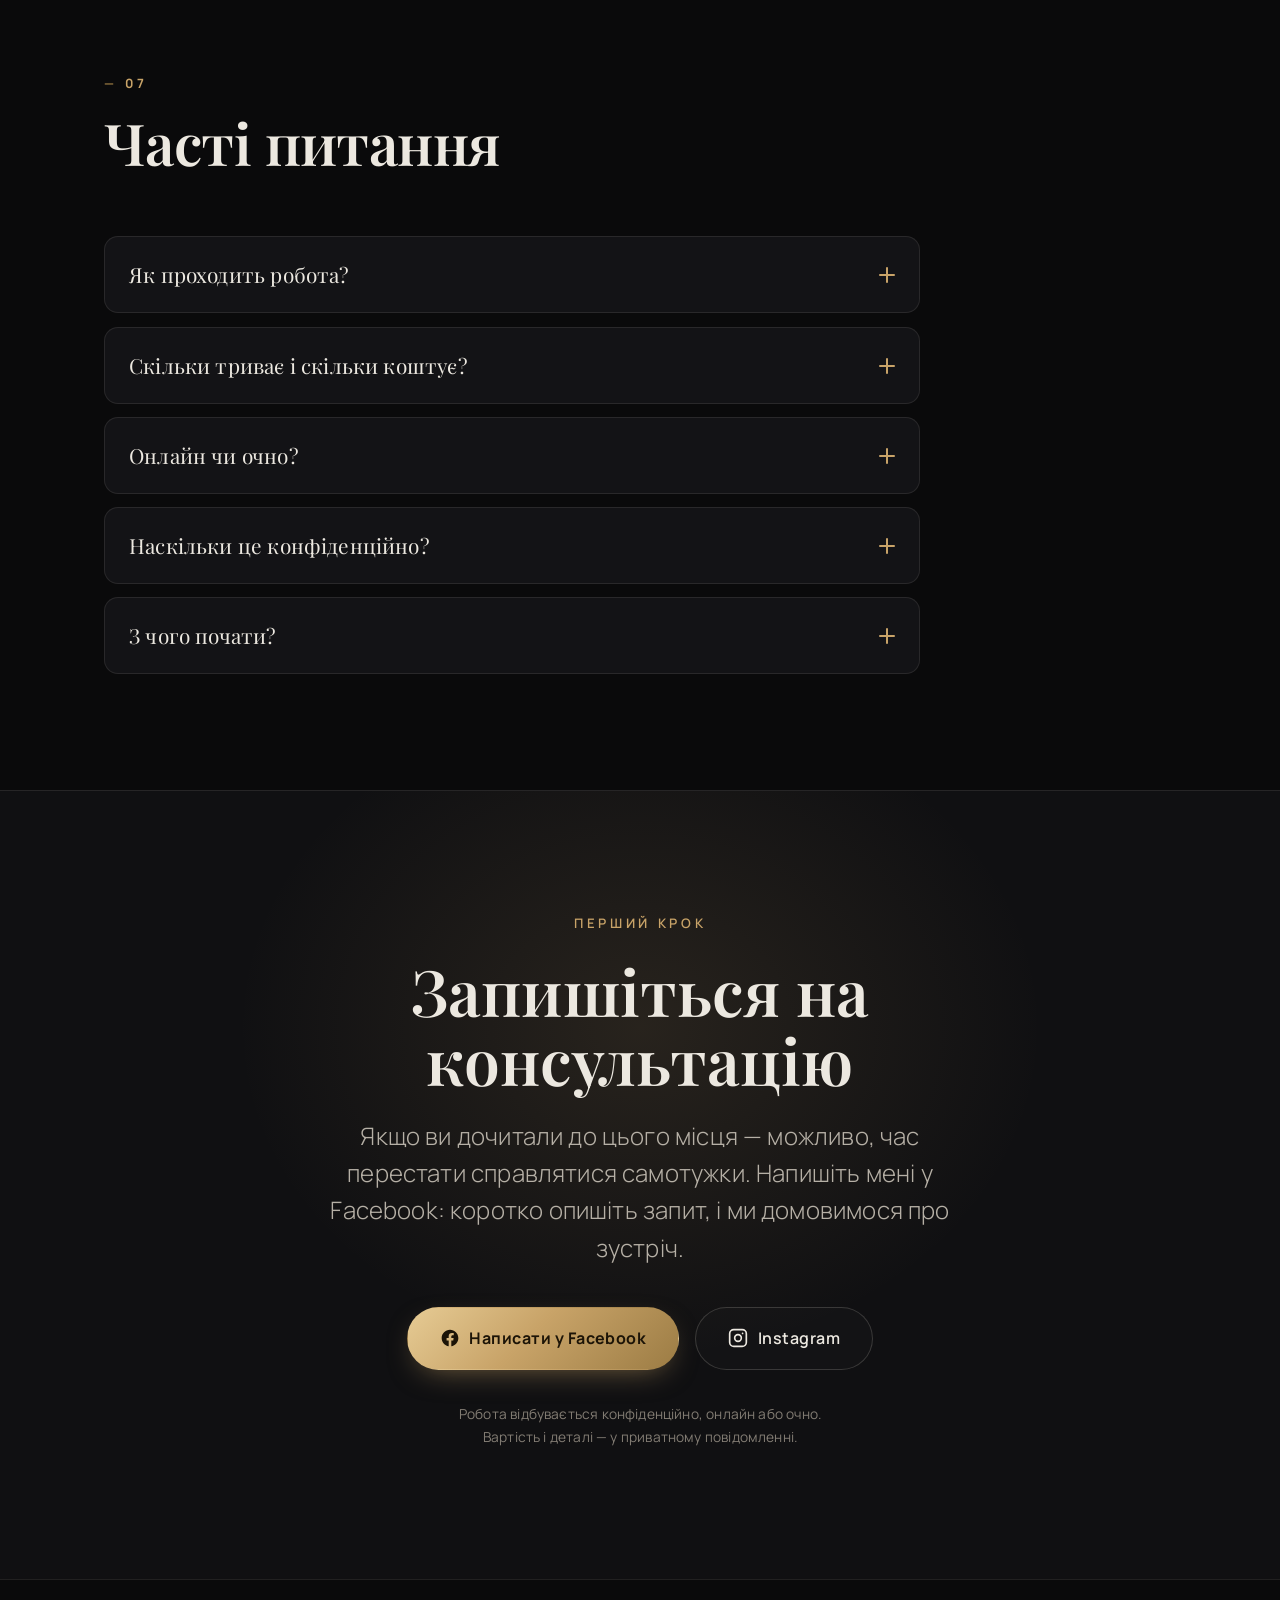
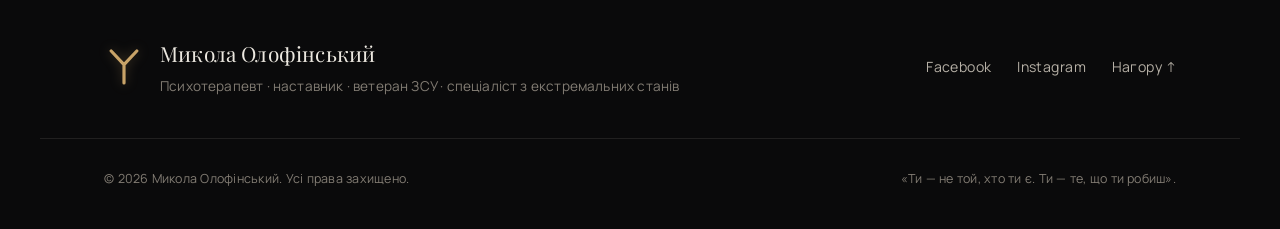
==== commit 053a6732: "Add Mykola's portrait photo to About + og:image Co-Authored-By: Claude Opus 4.8 <noreply@anthropic.c" ====
--- a/index.html
+++ b/index.html
@@ -13,6 +13,7 @@
 <meta property="og:title" content="Микола Олофінський — психотерапевт · ветеран ЗСУ" />
 <meta property="og:description" content="25+ років практики. Війна. Реальні люди, а не теорія. Глибинна психотерапія на межі — там, де страх і агресія стають точкою сили." />
 <meta property="og:locale" content="uk_UA" />
+<meta property="og:image" content="https://sernyak.github.io/Olofinskiy/assets/mykola.jpg" />
 
 <link rel="icon" href="data:image/svg+xml,%3Csvg xmlns='http://www.w3.org/2000/svg' viewBox='0 0 100 100'%3E%3Crect width='100' height='100' rx='20' fill='%230a0a0b'/%3E%3Cpath d='M50 44 L50 90 M50 44 L18 10 M50 44 L82 10' fill='none' stroke='%23c8a368' stroke-width='8' stroke-linecap='round' stroke-linejoin='round'/%3E%3C/svg%3E" />
 
@@ -156,10 +157,9 @@
       <div class="about-aside reveal">
         <span class="section-index">01</span>
         <h2 class="section-title">Про мене</h2>
-        <div class="about-portrait" aria-hidden="true">
+        <div class="about-portrait">
           <div class="portrait-frame">
-            <span class="portrait-mono">МО</span>
-            <span class="portrait-caption">фото<br>буде&nbsp;тут</span>
+            <img src="assets/mykola.jpg" alt="Микола Олофінський — психотерапевт" loading="lazy" />
           </div>
         </div>
       </div>
--- a/style.css
+++ b/style.css
@@ -283,8 +283,10 @@
 }
 .portrait-frame::after {
   content: ""; position: absolute; inset: 0; border-radius: inherit;
-  box-shadow: inset 0 0 60px rgba(0,0,0,0.6); pointer-events: none;
-}
+  box-shadow: inset 0 0 60px rgba(0,0,0,0.6); pointer-events: none; z-index: 1;
+}
+.portrait-frame img { position: absolute; inset: 0; width: 100%; height: 100%; object-fit: cover; object-position: center; transition: transform 0.7s var(--ease); }
+.portrait-frame:hover img { transform: scale(1.04); }
 .portrait-mono { font-family: "Playfair Display", serif; font-size: clamp(3rem, 9vw, 5rem); color: var(--gold); opacity: 0.85; letter-spacing: 0.05em; }
 .portrait-caption { font-size: 0.72rem; letter-spacing: 0.2em; text-transform: uppercase; color: var(--ink-mute); text-align: center; line-height: 1.6; }
 
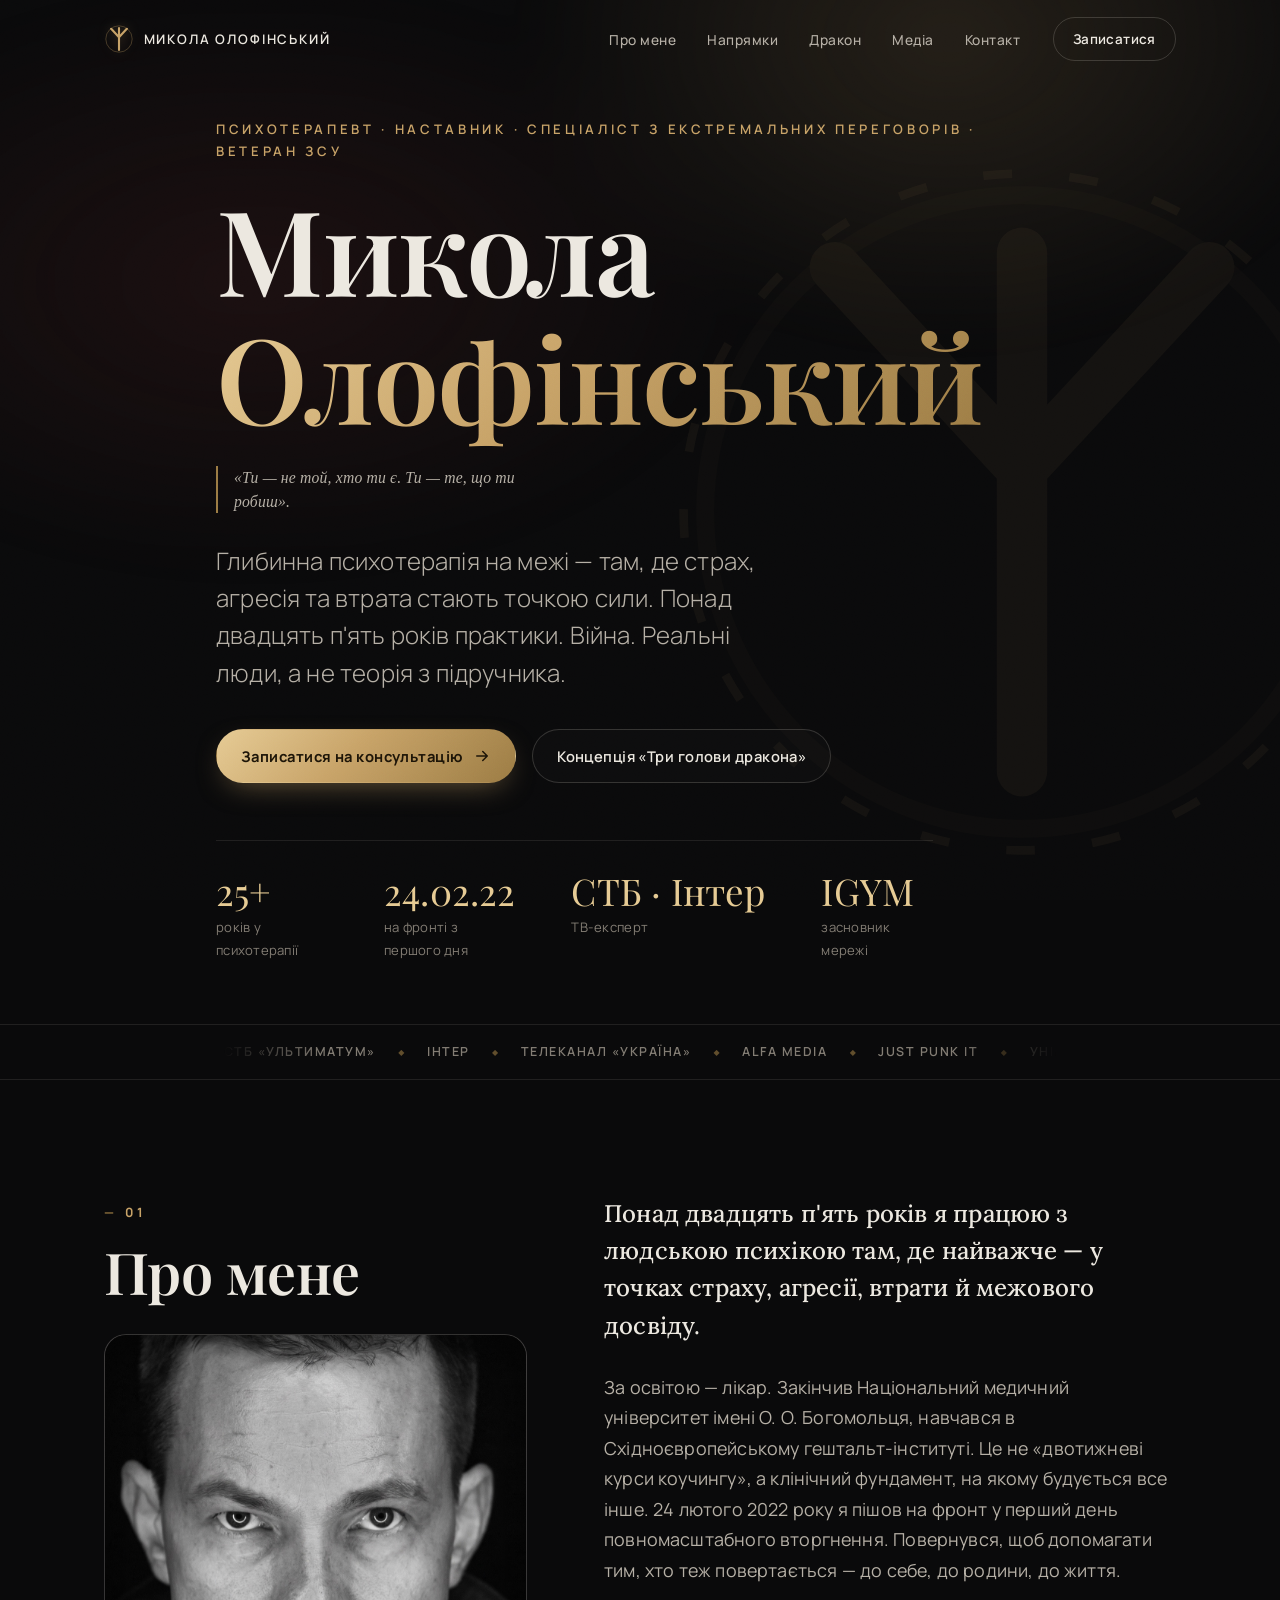
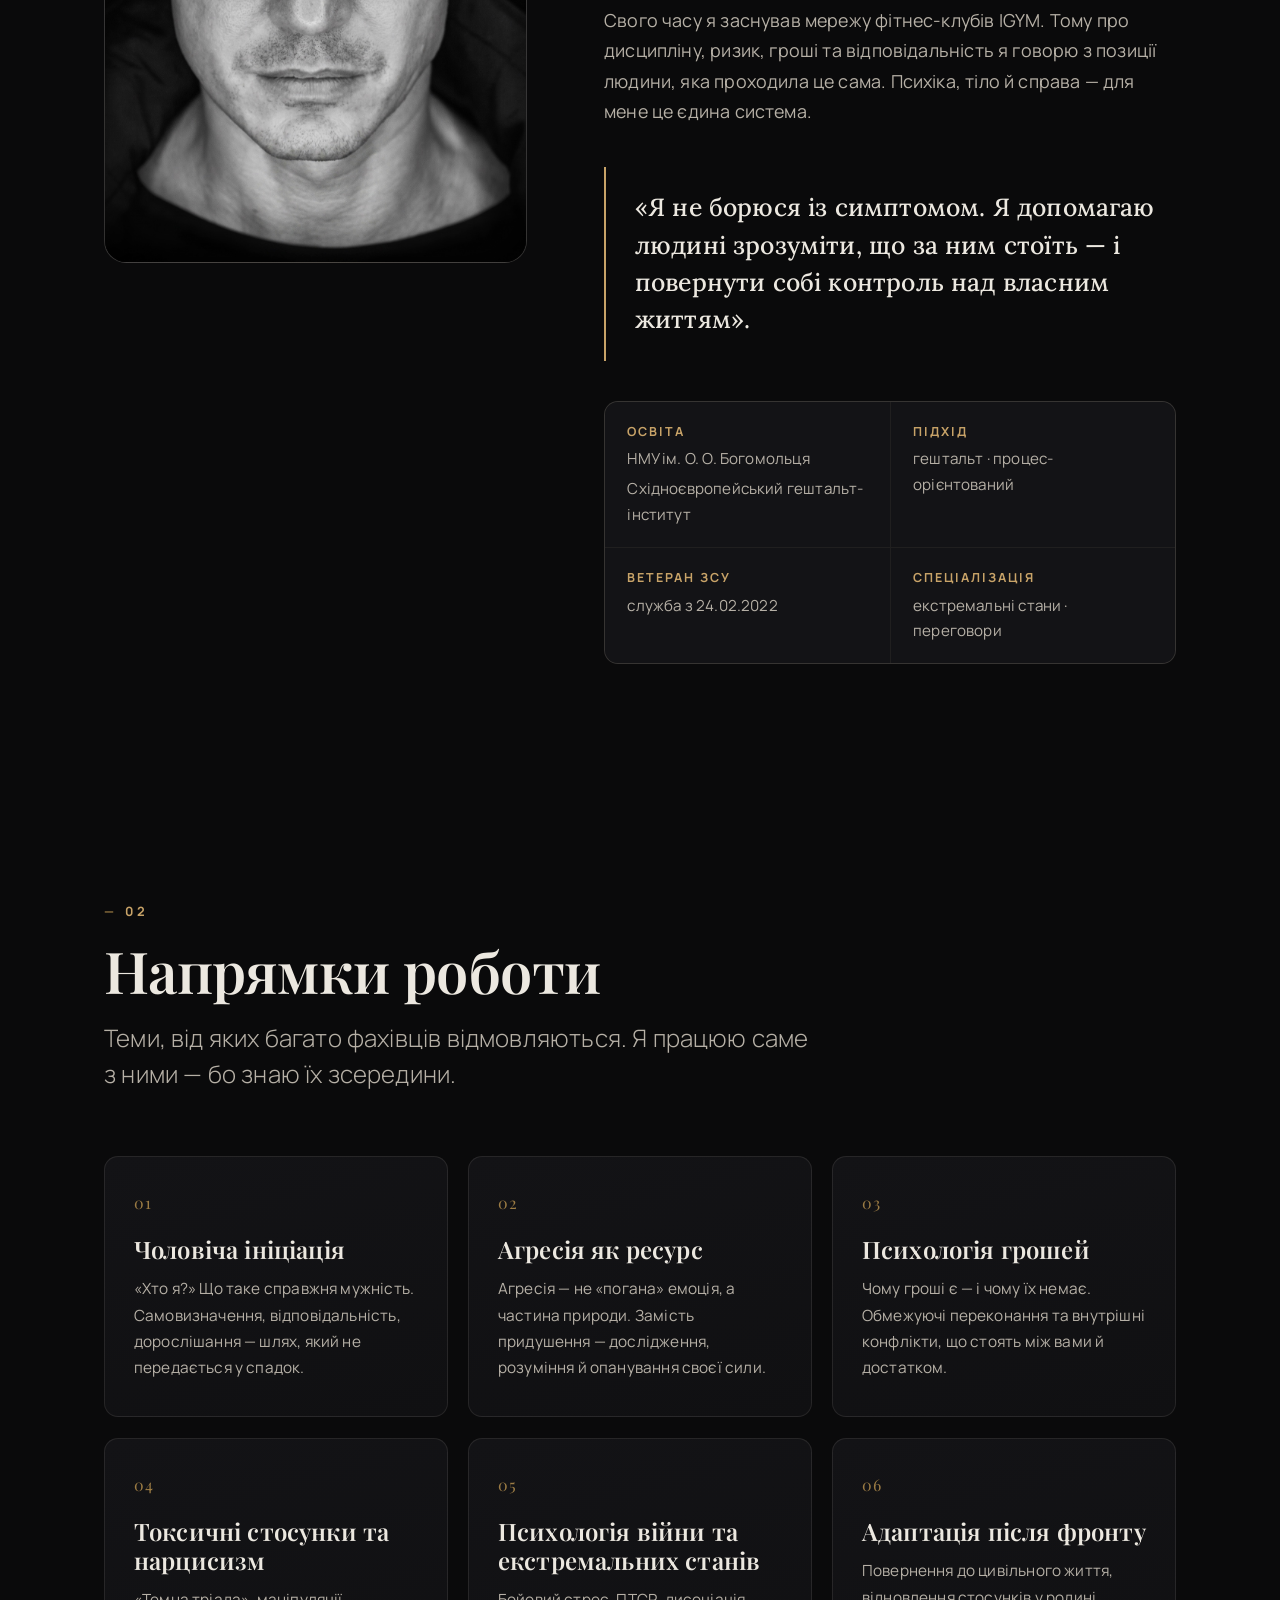
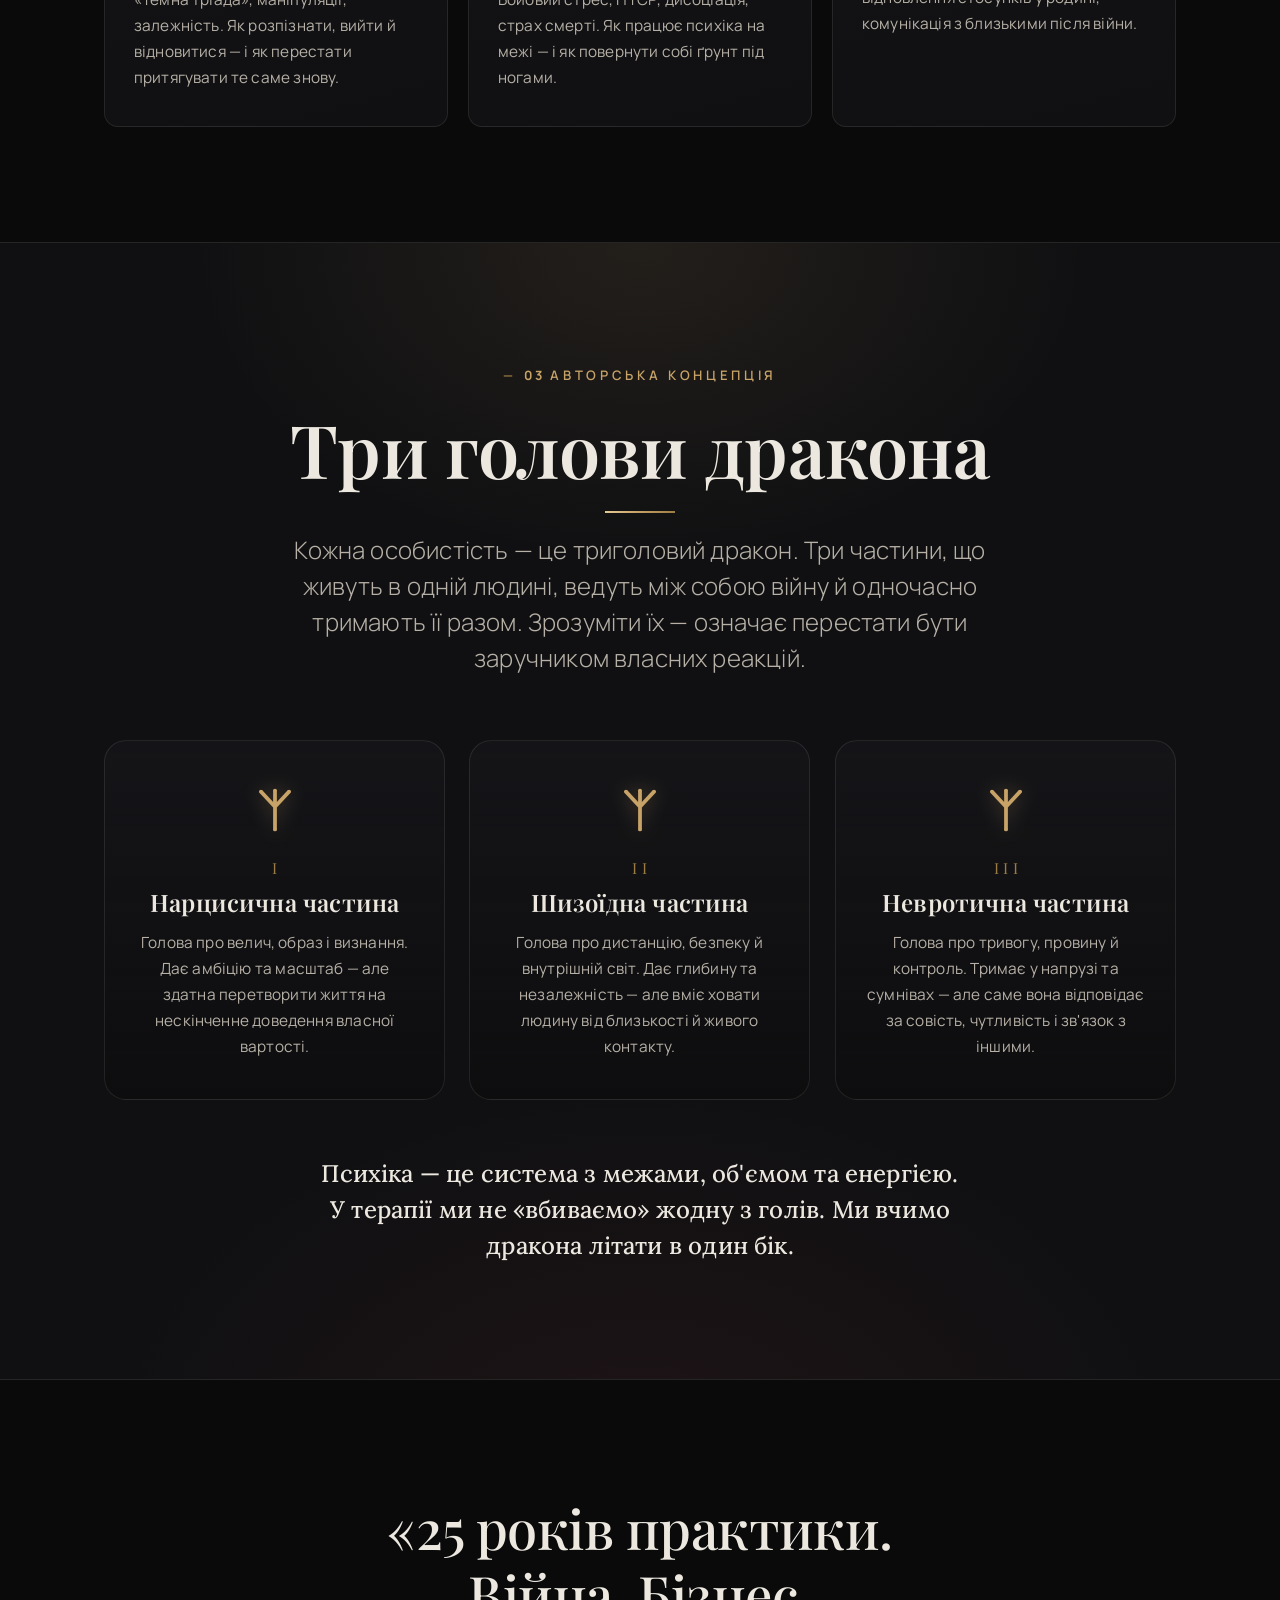
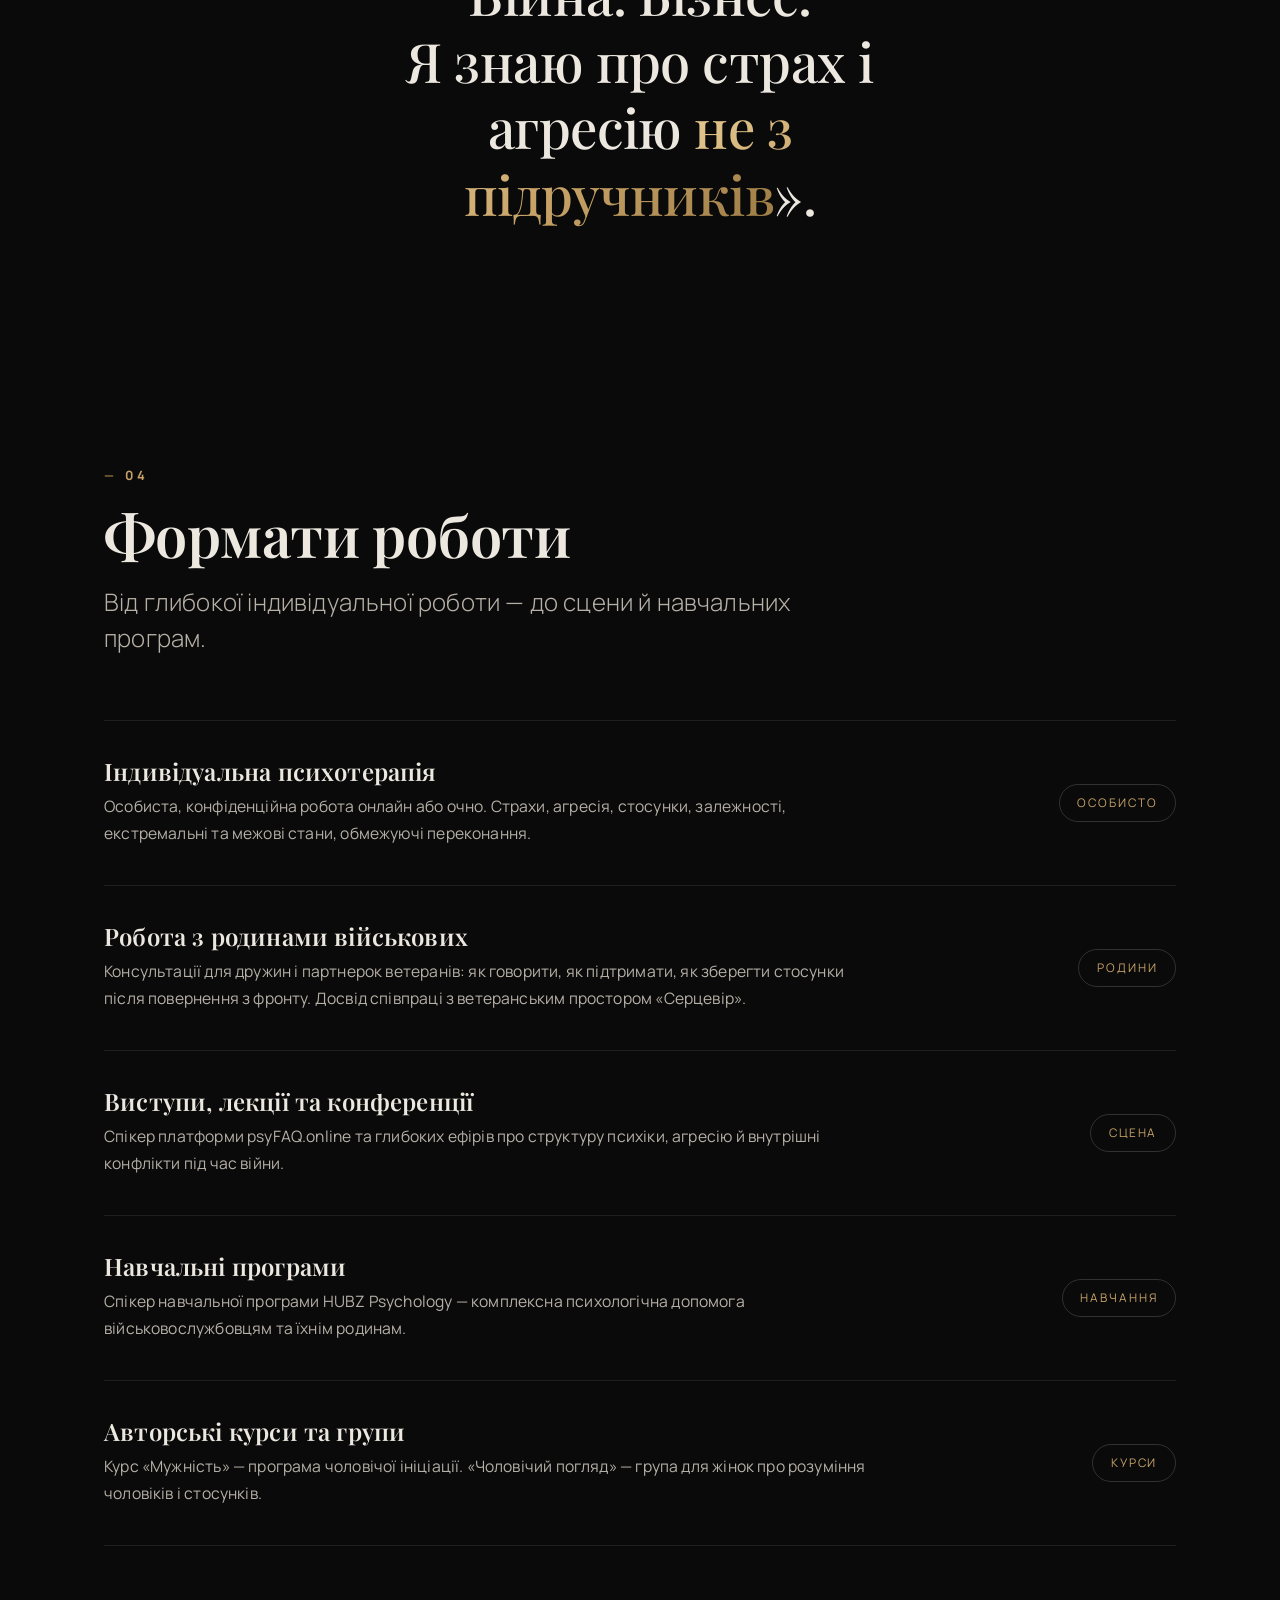
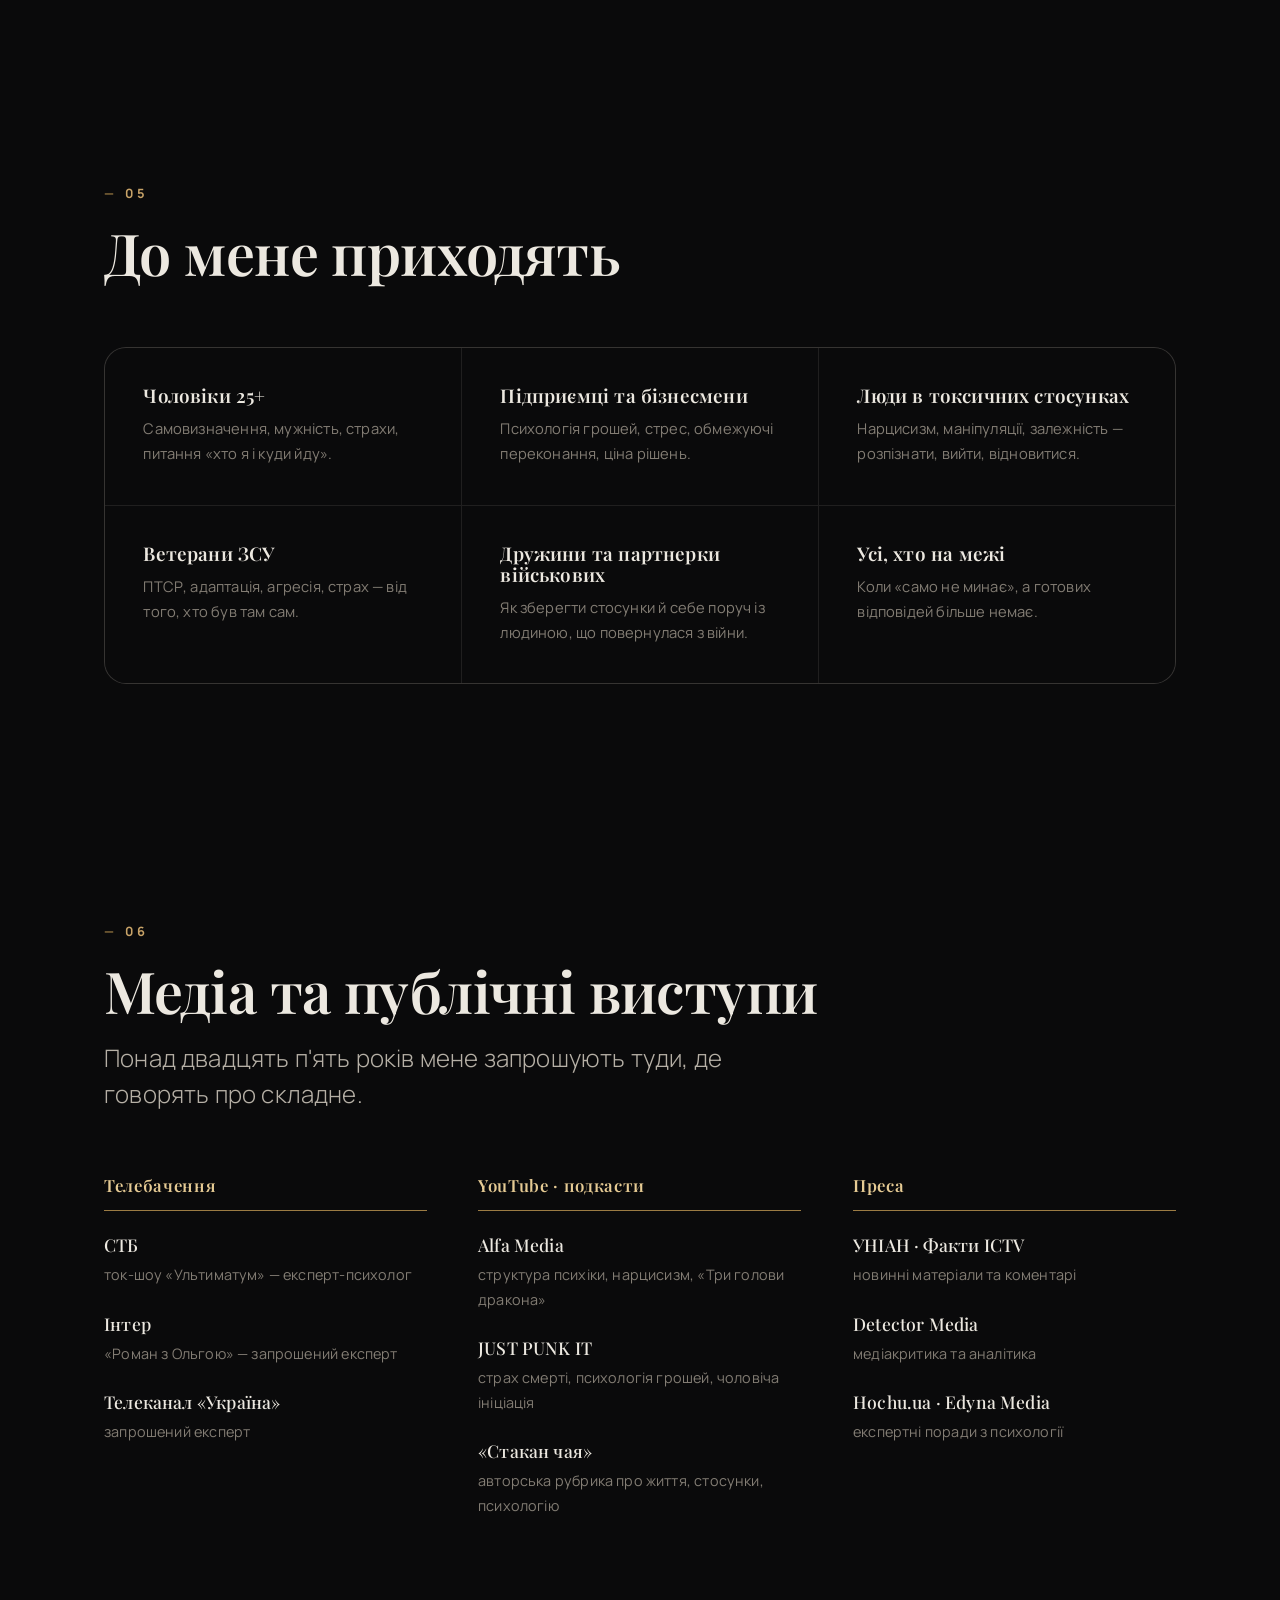
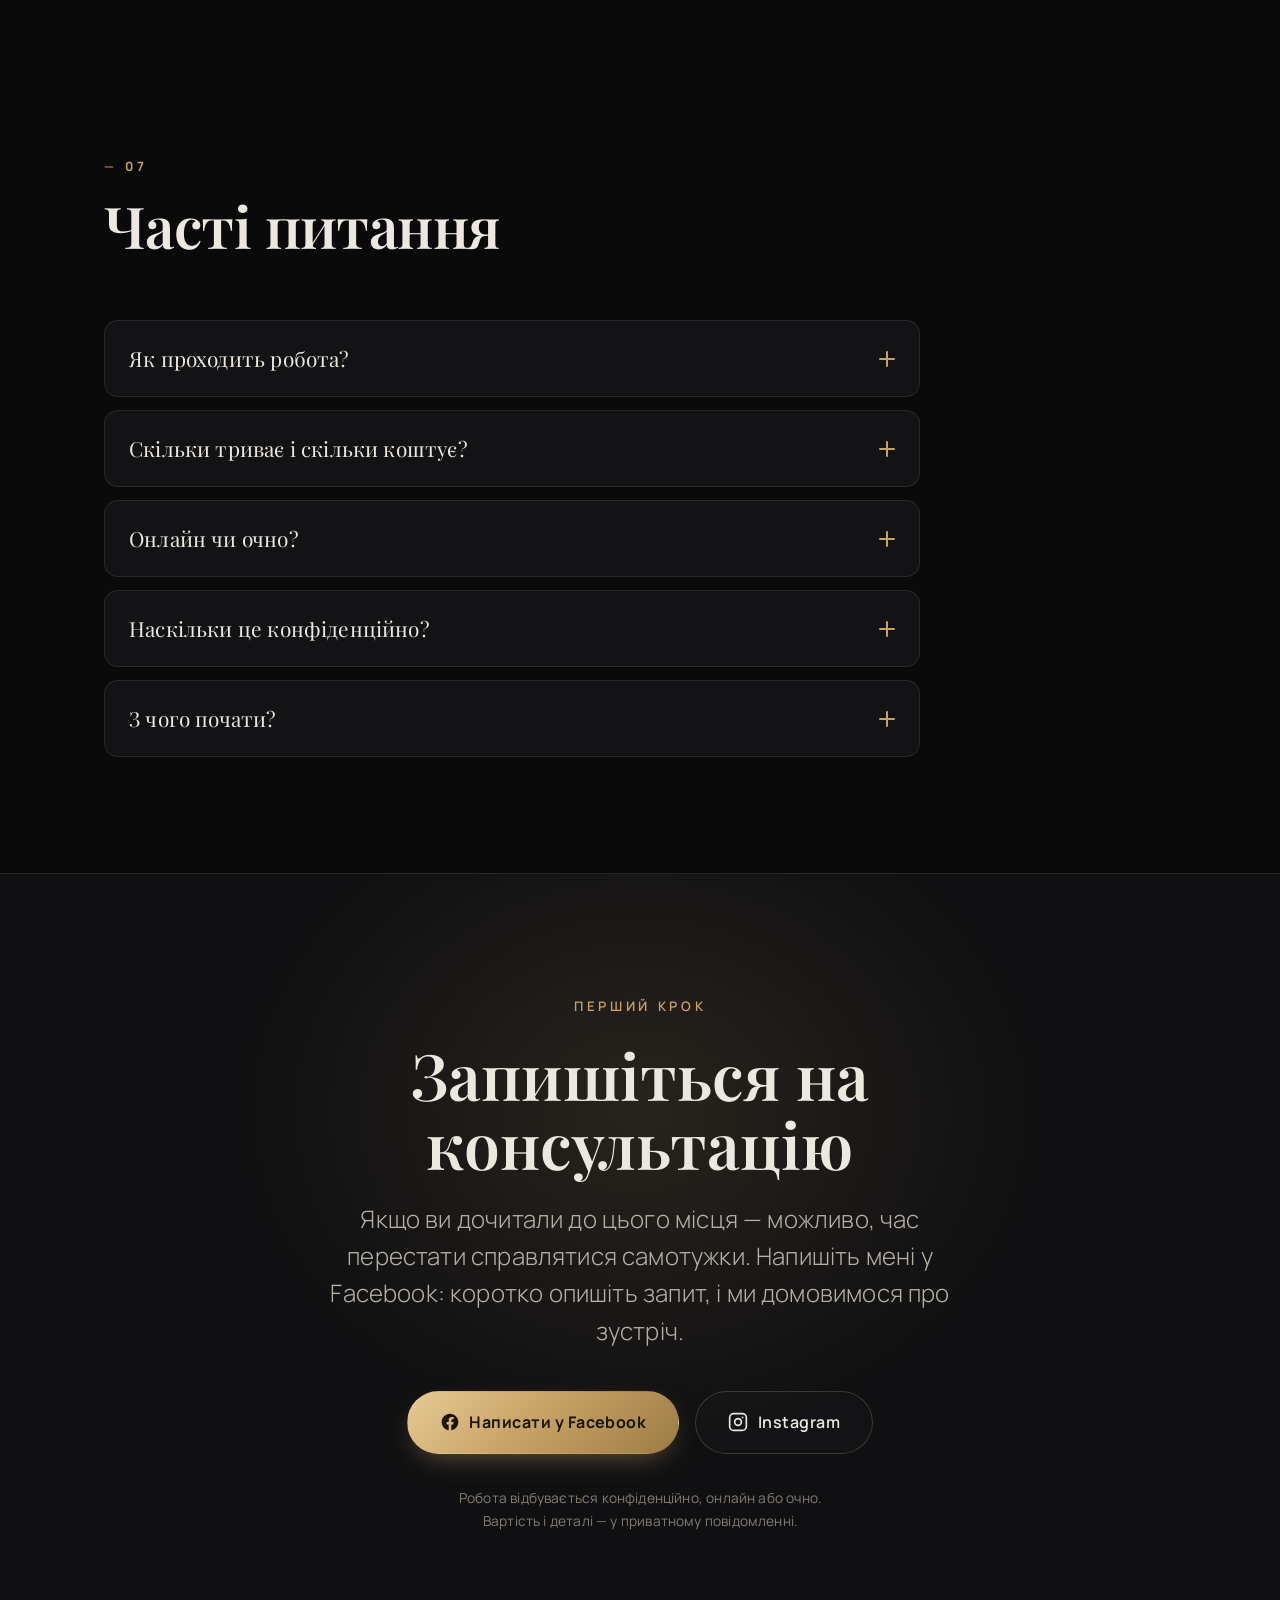
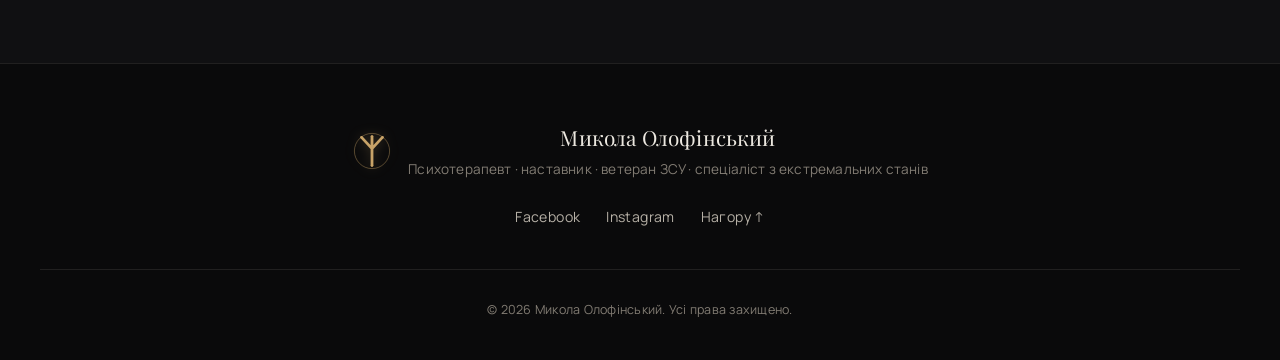
==== commit fd0bd56a: "Refine: amulet Algiz logo (fixed shape + ring/nodes + animated hero halo), full-name wordmark, motto" ====
--- a/index.html
+++ b/index.html
@@ -15,7 +15,7 @@
 <meta property="og:locale" content="uk_UA" />
 <meta property="og:image" content="https://sernyak.github.io/Olofinskiy/assets/mykola.jpg" />
 
-<link rel="icon" href="data:image/svg+xml,%3Csvg xmlns='http://www.w3.org/2000/svg' viewBox='0 0 100 100'%3E%3Crect width='100' height='100' rx='20' fill='%230a0a0b'/%3E%3Cpath d='M50 44 L50 90 M50 44 L18 10 M50 44 L82 10' fill='none' stroke='%23c8a368' stroke-width='8' stroke-linecap='round' stroke-linejoin='round'/%3E%3C/svg%3E" />
+<link rel="icon" href="data:image/svg+xml,%3Csvg xmlns='http://www.w3.org/2000/svg' viewBox='0 0 100 100'%3E%3Crect width='100' height='100' rx='20' fill='%230a0a0b'/%3E%3Ccircle cx='50' cy='50' r='42' fill='none' stroke='%23c8a368' stroke-width='2.5' opacity='0.5'/%3E%3Cpath d='M50 16 L50 84 M50 44 L26 18 M50 44 L74 18' fill='none' stroke='%23c8a368' stroke-width='7' stroke-linecap='round' stroke-linejoin='round'/%3E%3C/svg%3E" />
 
 <link rel="preconnect" href="https://fonts.googleapis.com" />
 <link rel="preconnect" href="https://fonts.gstatic.com" crossorigin />
@@ -37,10 +37,15 @@
     <a href="#top" class="brand" aria-label="Микола Олофінський — на початок">
       <span class="brand-emblem" aria-hidden="true">
         <svg viewBox="0 0 100 100">
-          <path d="M50 44 L50 90 M50 44 L18 10 M50 44 L82 10"/>
+          <circle class="amulet-ring" cx="50" cy="50" r="44"/>
+          <path class="amulet-rune" d="M50 14 L50 86 M50 44 L24 16 M50 44 L76 16"/>
+          <circle class="amulet-node" cx="50" cy="14" r="3"/>
+          <circle class="amulet-node" cx="24" cy="16" r="3"/>
+          <circle class="amulet-node" cx="76" cy="16" r="3"/>
+          <circle class="amulet-node" cx="50" cy="86" r="3"/>
         </svg>
       </span>
-      <span class="brand-text">Олофінський</span>
+      <span class="brand-text">Микола Олофінський</span>
     </a>
 
     <nav class="nav" aria-label="Головна навігація">
@@ -81,7 +86,13 @@
     <div class="hero-glow" aria-hidden="true"></div>
     <div class="hero-emblem-bg" aria-hidden="true">
       <svg viewBox="0 0 100 100">
-        <path d="M50 44 L50 90 M50 44 L18 10 M50 44 L82 10"/>
+        <circle class="halo-spin" cx="50" cy="50" r="47"/>
+        <circle class="amulet-ring" cx="50" cy="50" r="44"/>
+        <path class="amulet-rune" d="M50 14 L50 86 M50 44 L24 16 M50 44 L76 16"/>
+        <circle class="amulet-node" cx="50" cy="14" r="3"/>
+        <circle class="amulet-node" cx="24" cy="16" r="3"/>
+        <circle class="amulet-node" cx="76" cy="16" r="3"/>
+        <circle class="amulet-node" cx="50" cy="86" r="3"/>
       </svg>
     </div>
 
@@ -90,6 +101,7 @@
       <h1 class="hero-title reveal">
         Микола<br /><span class="gold">Олофінський</span>
       </h1>
+      <p class="hero-motto reveal">«Ти — не той, хто ти є. Ти — те, що ти робиш».</p>
       <p class="hero-lead reveal">
         Глибинна психотерапія на межі — там, де страх, агресія та втрата
         стають точкою сили. Понад двадцять п'ять років практики. Війна. Реальні люди,
@@ -118,10 +130,6 @@
         </div>
       </dl>
     </div>
-
-    <a href="#about" class="scroll-cue" aria-label="Гортати далі">
-      <span></span>
-    </a>
   </section>
 
   <!-- ============ MEDIA MARQUEE ============ -->
@@ -190,7 +198,7 @@
         </blockquote>
 
         <ul class="cred-list reveal">
-          <li><strong>Освіта</strong><span>НМУ ім. О. О. Богомольця · гештальт-інститут</span></li>
+          <li><strong>Освіта</strong><span>НМУ ім. О. О. Богомольця</span><span>Східноєвропейський гештальт-інститут</span></li>
           <li><strong>Підхід</strong><span>гештальт · процес-орієнтований</span></li>
           <li><strong>Ветеран ЗСУ</strong><span>служба з 24.02.2022</span></li>
           <li><strong>Спеціалізація</strong><span>екстремальні стани · переговори</span></li>
@@ -269,7 +277,7 @@
       <div class="heads">
         <article class="head reveal">
           <div class="head-mark" aria-hidden="true">
-            <svg viewBox="0 0 100 100"><path d="M50 44 L50 90 M50 44 L18 10 M50 44 L82 10"/></svg>
+            <svg viewBox="0 0 100 100"><path class="amulet-rune" d="M50 14 L50 86 M50 44 L24 16 M50 44 L76 16"/><circle class="amulet-node" cx="50" cy="14" r="3"/><circle class="amulet-node" cx="24" cy="16" r="3"/><circle class="amulet-node" cx="76" cy="16" r="3"/><circle class="amulet-node" cx="50" cy="86" r="3"/></svg>
           </div>
           <span class="head-roman">I</span>
           <h3>Нарцисична частина</h3>
@@ -282,7 +290,7 @@
 
         <article class="head reveal">
           <div class="head-mark" aria-hidden="true">
-            <svg viewBox="0 0 100 100"><path d="M50 44 L50 90 M50 44 L18 10 M50 44 L82 10"/></svg>
+            <svg viewBox="0 0 100 100"><path class="amulet-rune" d="M50 14 L50 86 M50 44 L24 16 M50 44 L76 16"/><circle class="amulet-node" cx="50" cy="14" r="3"/><circle class="amulet-node" cx="24" cy="16" r="3"/><circle class="amulet-node" cx="76" cy="16" r="3"/><circle class="amulet-node" cx="50" cy="86" r="3"/></svg>
           </div>
           <span class="head-roman">II</span>
           <h3>Шизоїдна частина</h3>
@@ -295,7 +303,7 @@
 
         <article class="head reveal">
           <div class="head-mark" aria-hidden="true">
-            <svg viewBox="0 0 100 100"><path d="M50 44 L50 90 M50 44 L18 10 M50 44 L82 10"/></svg>
+            <svg viewBox="0 0 100 100"><path class="amulet-rune" d="M50 14 L50 86 M50 44 L24 16 M50 44 L76 16"/><circle class="amulet-node" cx="50" cy="14" r="3"/><circle class="amulet-node" cx="24" cy="16" r="3"/><circle class="amulet-node" cx="76" cy="16" r="3"/><circle class="amulet-node" cx="50" cy="86" r="3"/></svg>
           </div>
           <span class="head-roman">III</span>
           <h3>Невротична частина</h3>
@@ -505,7 +513,12 @@
     <div class="footer-brand">
       <span class="brand-emblem" aria-hidden="true">
         <svg viewBox="0 0 100 100">
-          <path d="M50 44 L50 90 M50 44 L18 10 M50 44 L82 10"/>
+          <circle class="amulet-ring" cx="50" cy="50" r="44"/>
+          <path class="amulet-rune" d="M50 14 L50 86 M50 44 L24 16 M50 44 L76 16"/>
+          <circle class="amulet-node" cx="50" cy="14" r="3"/>
+          <circle class="amulet-node" cx="24" cy="16" r="3"/>
+          <circle class="amulet-node" cx="76" cy="16" r="3"/>
+          <circle class="amulet-node" cx="50" cy="86" r="3"/>
         </svg>
       </span>
       <div>
@@ -522,7 +535,6 @@
   </div>
   <div class="container footer-bottom">
     <p>© <span id="year"></span> Микола Олофінський. Усі права захищено.</p>
-    <p>«Ти — не той, хто ти є. Ти — те, що ти робиш».</p>
   </div>
 </footer>
 
--- a/style.css
+++ b/style.css
@@ -116,9 +116,12 @@
 .header-inner { display: flex; align-items: center; gap: 1.5rem; height: 78px; }
 
 .brand { display: inline-flex; align-items: center; gap: 0.6rem; font-weight: 700; }
-.brand-text { font-family: "Playfair Display", serif; font-size: 1.25rem; letter-spacing: 0.02em; }
+.brand-text { font-family: "Manrope", sans-serif; font-size: 0.82rem; font-weight: 600; letter-spacing: 0.14em; text-transform: uppercase; }
 .brand-emblem { width: 30px; height: 30px; display: inline-block; }
-.brand-emblem svg { width: 100%; height: 100%; fill: none; stroke: var(--gold); stroke-width: 8; stroke-linecap: round; stroke-linejoin: round; filter: drop-shadow(0 0 6px rgba(200,163,104,0.35)); }
+.brand-emblem svg { width: 100%; height: 100%; filter: drop-shadow(0 0 6px rgba(200,163,104,0.35)); }
+.amulet-ring { fill: none; stroke: var(--gold); stroke-width: 2.5; opacity: 0.4; }
+.amulet-rune { fill: none; stroke: var(--gold); stroke-width: 7; stroke-linecap: round; stroke-linejoin: round; }
+.amulet-node { fill: var(--gold); stroke: none; }
 
 .nav { margin-left: auto; }
 .nav-list { display: flex; gap: clamp(1rem, 2.4vw, 2.4rem); list-style: none; margin: 0; padding: 0; }
@@ -202,7 +205,10 @@
   position: absolute; right: -8%; top: 50%; transform: translateY(-50%);
   width: min(60vw, 720px); aspect-ratio: 1; opacity: 0.05; pointer-events: none;
 }
-.hero-emblem-bg svg { width: 100%; height: 100%; fill: none; stroke: var(--gold); stroke-width: 6; stroke-linecap: round; stroke-linejoin: round; }
+.hero-emblem-bg svg { width: 100%; height: 100%; }
+.hero-emblem-bg .halo-spin { fill: none; stroke: var(--gold); stroke-width: 1.2; stroke-dasharray: 4 8; transform-box: fill-box; transform-origin: 50% 50%; animation: haloSpin 60s linear infinite, haloPulse 7s ease-in-out infinite; }
+@keyframes haloSpin { to { transform: rotate(360deg); } }
+@keyframes haloPulse { 0%, 100% { opacity: 0.25; } 50% { opacity: 0.6; } }
 
 .hero-inner { position: relative; z-index: 2; max-width: 61rem; }
 
@@ -211,9 +217,6 @@
   text-transform: uppercase; color: var(--gold); margin: 0 0 1.4rem;
   display: inline-flex; align-items: center;
 }
-.eyebrow::before {
-  content: ""; width: 30px; height: 1px; background: var(--gold); margin-right: 0.9rem; opacity: 0.7;
-}
 
 .hero-title {
   font-size: var(--fs-hero); font-weight: 600; letter-spacing: -0.01em;
@@ -223,6 +226,11 @@
   font-size: var(--fs-lead); color: var(--ink-dim); max-width: 40ch;
   font-weight: 300; line-height: 1.55; margin-bottom: 2.4rem;
 }
+.hero-motto {
+  font-family: "Lora", Georgia, serif; font-style: italic; font-size: 0.98rem;
+  color: var(--ink-dim); line-height: 1.5; margin: 0 0 1.8rem;
+  padding-left: 1rem; border-left: 2px solid var(--gold-deep); max-width: 44ch;
+}
 .hero-actions { display: flex; flex-wrap: wrap; gap: 1rem; margin-bottom: 3.5rem; }
 
 .hero-stats {
@@ -232,23 +240,15 @@
 .stat dt { font-family: "Playfair Display", serif; font-size: clamp(1.5rem, 1rem + 1.8vw, 2.3rem); color: var(--gold-bright); line-height: 1; margin-bottom: 0.4rem; }
 .stat dd { margin: 0; font-size: 0.82rem; color: var(--ink-mute); letter-spacing: 0.02em; max-width: 14ch; }
 
-.scroll-cue {
-  position: absolute; bottom: 2rem; left: 50%; transform: translateX(-50%);
-  width: 26px; height: 42px; border: 1px solid var(--line-strong); border-radius: 20px;
-  display: flex; justify-content: center; padding-top: 8px; z-index: 2;
-}
-.scroll-cue span { width: 3px; height: 8px; border-radius: 3px; background: var(--gold); animation: cue 1.7s var(--ease) infinite; }
-@keyframes cue { 0% { opacity: 0; transform: translateY(-4px); } 40% { opacity: 1; } 100% { opacity: 0; transform: translateY(12px); } }
-
 /* ====================================================== MEDIA MARQUEE */
-.marquee-band { border-block: 1px solid var(--line); background: var(--bg-soft); padding: 1.4rem 0; }
-.marquee { overflow: hidden; -webkit-mask-image: linear-gradient(90deg, transparent, #000 8%, #000 92%, transparent); mask-image: linear-gradient(90deg, transparent, #000 8%, #000 92%, transparent); }
-.marquee-track { display: flex; align-items: center; gap: 1.6rem; width: max-content; animation: marquee 38s linear infinite; }
+.marquee-band { border-block: 1px solid var(--line); padding: 1rem 0; }
+.marquee { max-width: 52rem; margin-inline: auto; overflow: hidden; -webkit-mask-image: linear-gradient(90deg, transparent, #000 12%, #000 88%, transparent); mask-image: linear-gradient(90deg, transparent, #000 12%, #000 88%, transparent); }
+.marquee-track { display: flex; align-items: center; gap: 1.4rem; width: max-content; animation: marquee 50s linear infinite; }
 .marquee-track span {
-  font-family: "Lora", Georgia, serif; font-weight: 500; font-size: clamp(1rem, 0.9rem + 0.6vw, 1.35rem);
-  color: var(--ink-dim); white-space: nowrap;
-}
-.marquee-track i { color: var(--gold); font-style: normal; font-size: 0.6rem; opacity: 0.7; }
+  font-family: "Manrope", sans-serif; font-weight: 600; font-size: 0.78rem;
+  letter-spacing: 0.12em; text-transform: uppercase; color: var(--ink-mute); white-space: nowrap;
+}
+.marquee-track i { color: var(--gold-deep); font-style: normal; font-size: 0.5rem; opacity: 0.6; }
 .marquee:hover .marquee-track { animation-play-state: paused; }
 @keyframes marquee { to { transform: translateX(-50%); } }
 
@@ -285,7 +285,7 @@
   content: ""; position: absolute; inset: 0; border-radius: inherit;
   box-shadow: inset 0 0 60px rgba(0,0,0,0.6); pointer-events: none; z-index: 1;
 }
-.portrait-frame img { position: absolute; inset: 0; width: 100%; height: 100%; object-fit: cover; object-position: center; transition: transform 0.7s var(--ease); }
+.portrait-frame img { position: absolute; inset: 0; width: 100%; height: 100%; object-fit: cover; object-position: 42% center; transition: transform 0.7s var(--ease); }
 .portrait-frame:hover img { transform: scale(1.04); }
 .portrait-mono { font-family: "Playfair Display", serif; font-size: clamp(3rem, 9vw, 5rem); color: var(--gold); opacity: 0.85; letter-spacing: 0.05em; }
 .portrait-caption { font-size: 0.72rem; letter-spacing: 0.2em; text-transform: uppercase; color: var(--ink-mute); text-align: center; line-height: 1.6; }
@@ -349,9 +349,9 @@
 }
 .head:hover { transform: translateY(-8px); border-color: rgba(200,163,104,0.4); box-shadow: 0 30px 60px -30px rgba(0,0,0,0.8); }
 .head-mark { width: 54px; height: 54px; margin: 0 auto 1.2rem; transition: transform 0.6s var(--ease); }
-.head-mark svg { width: 100%; height: 100%; fill: none; stroke: var(--gold); stroke-width: 8; stroke-linecap: round; stroke-linejoin: round; filter: drop-shadow(0 0 10px rgba(200,163,104,0.4)); }
+.head-mark svg { width: 100%; height: 100%; filter: drop-shadow(0 0 10px rgba(200,163,104,0.4)); }
 .head:hover .head-mark { transform: scale(1.08); }
-.head-roman { font-family: "Playfair Display", serif; font-size: 0.95rem; letter-spacing: 0.3em; color: var(--gold-deep); display: block; margin-bottom: 0.5rem; }
+.head-roman { font-family: "Playfair Display", serif; font-size: 0.95rem; letter-spacing: 0.3em; text-indent: 0.3em; color: var(--gold-deep); display: block; margin-bottom: 0.5rem; }
 .head h3 { font-size: var(--fs-h3); margin-bottom: 0.9rem; }
 .head p { color: var(--ink-dim); font-size: 0.96rem; margin: 0; }
 
@@ -436,15 +436,15 @@
 
 /* =============================================================== FOOTER */
 .site-footer { border-top: 1px solid var(--line); padding: 3.5rem 0 2.5rem; background: var(--bg); }
-.footer-inner { display: flex; flex-wrap: wrap; gap: 2rem; justify-content: space-between; align-items: center; padding-bottom: 2.5rem; border-bottom: 1px solid var(--line); }
+.footer-inner { display: flex; flex-direction: column; align-items: center; text-align: center; gap: 1.5rem; padding-bottom: 2.5rem; border-bottom: 1px solid var(--line); }
 .footer-brand { display: flex; align-items: center; gap: 1rem; }
 .footer-brand .brand-emblem { width: 40px; height: 40px; }
 .footer-name { font-family: "Playfair Display", serif; font-size: 1.3rem; margin: 0; }
 .footer-role { margin: 0.2rem 0 0; font-size: 0.85rem; color: var(--ink-mute); }
-.footer-links { display: flex; gap: 1.6rem; flex-wrap: wrap; }
+.footer-links { display: flex; gap: 1.6rem; flex-wrap: wrap; justify-content: center; }
 .footer-links a { font-size: 0.88rem; color: var(--ink-dim); letter-spacing: 0.03em; transition: color 0.25s; }
 .footer-links a:hover { color: var(--gold-bright); }
-.footer-bottom { display: flex; flex-wrap: wrap; gap: 0.5rem 2rem; justify-content: space-between; padding-top: 1.8rem; }
+.footer-bottom { display: flex; flex-wrap: wrap; gap: 0.5rem 2rem; justify-content: center; text-align: center; padding-top: 1.8rem; }
 .footer-bottom p { margin: 0; font-size: 0.78rem; color: var(--ink-mute); letter-spacing: 0.02em; }
 
 /* ============================================================== REVEAL */
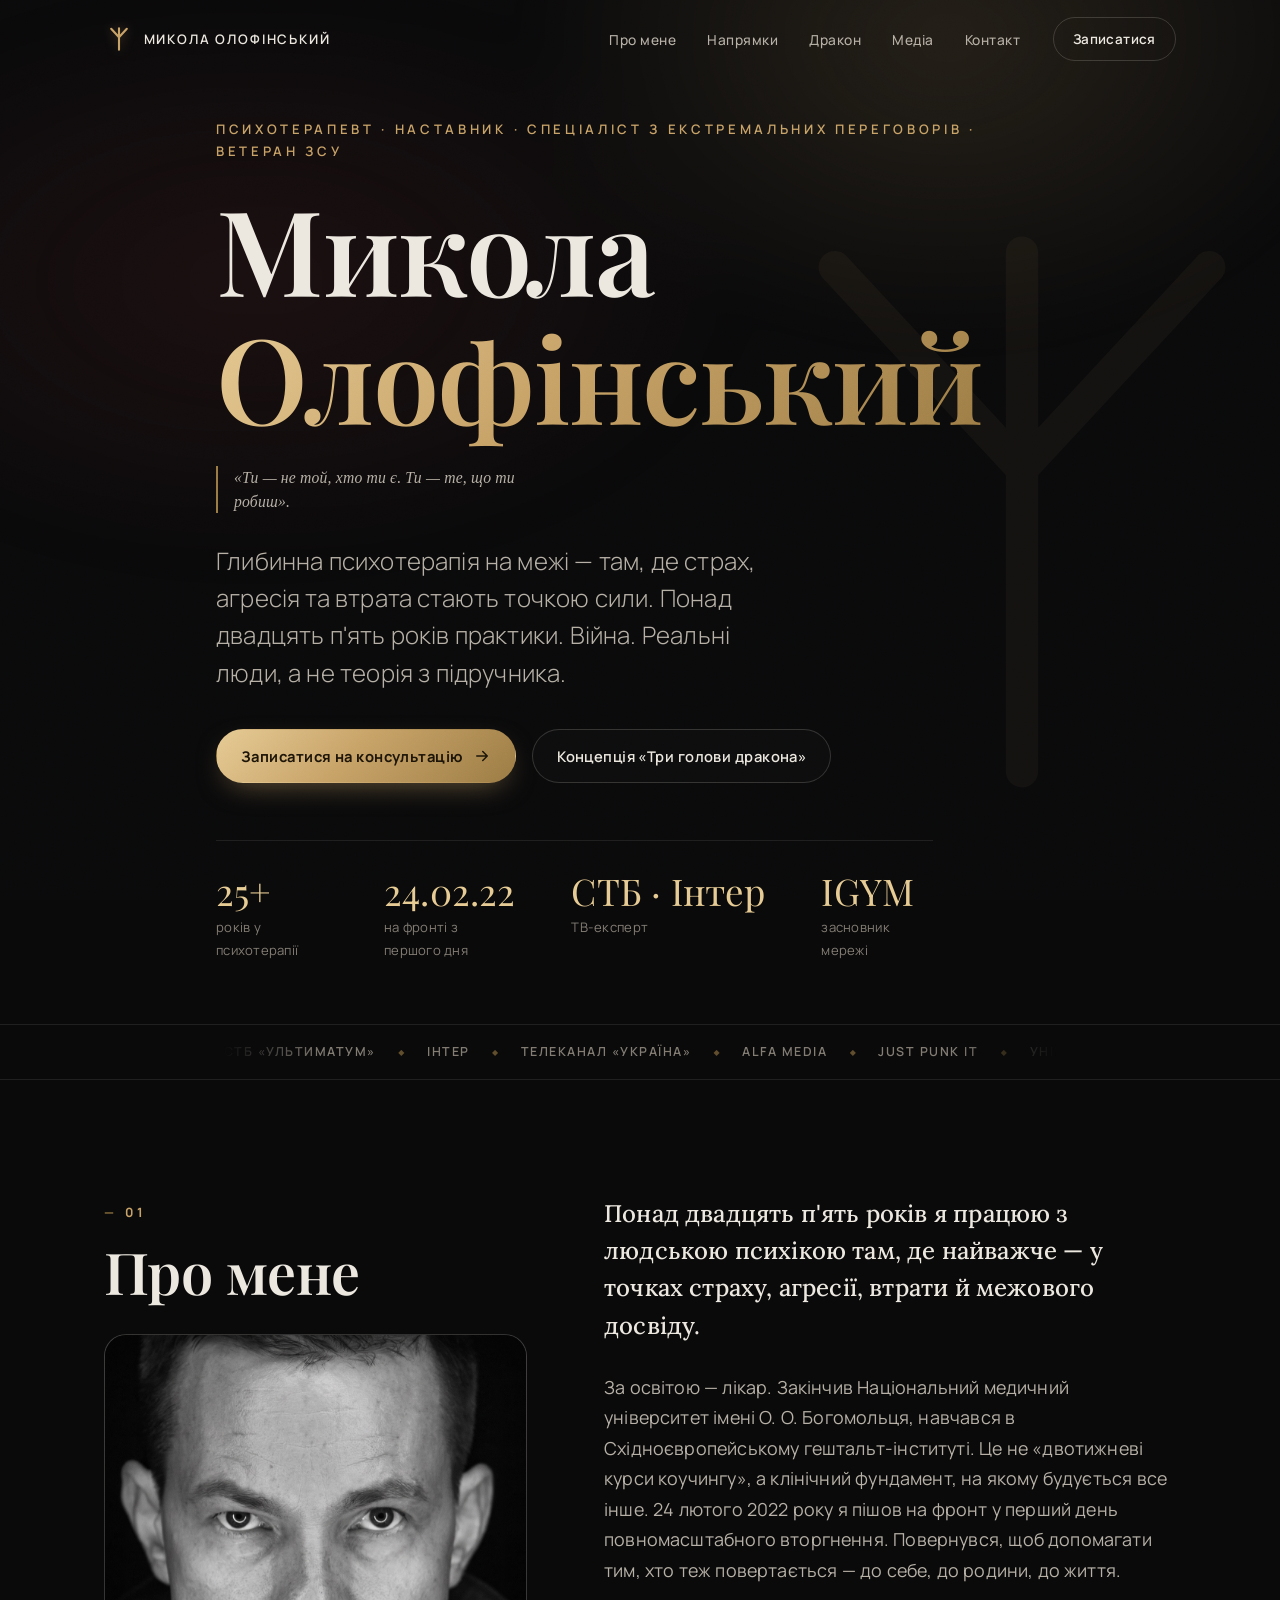
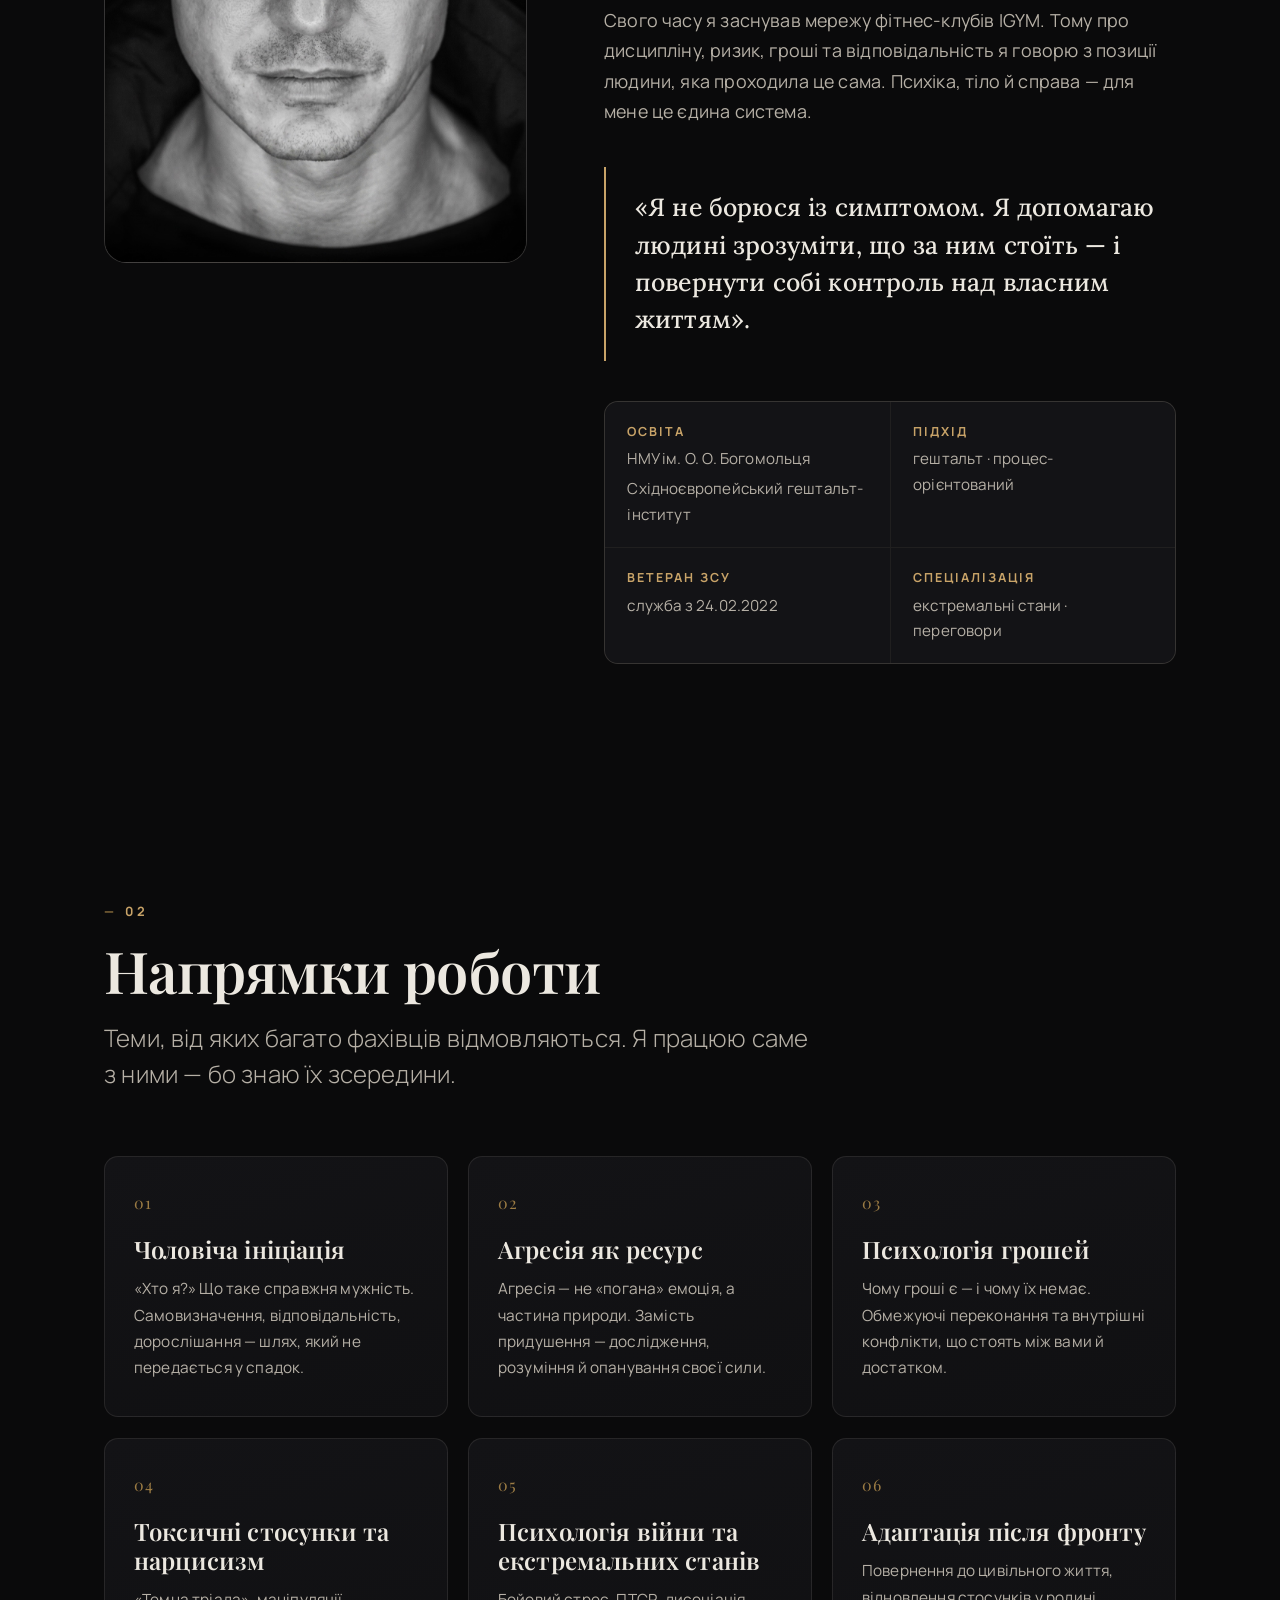
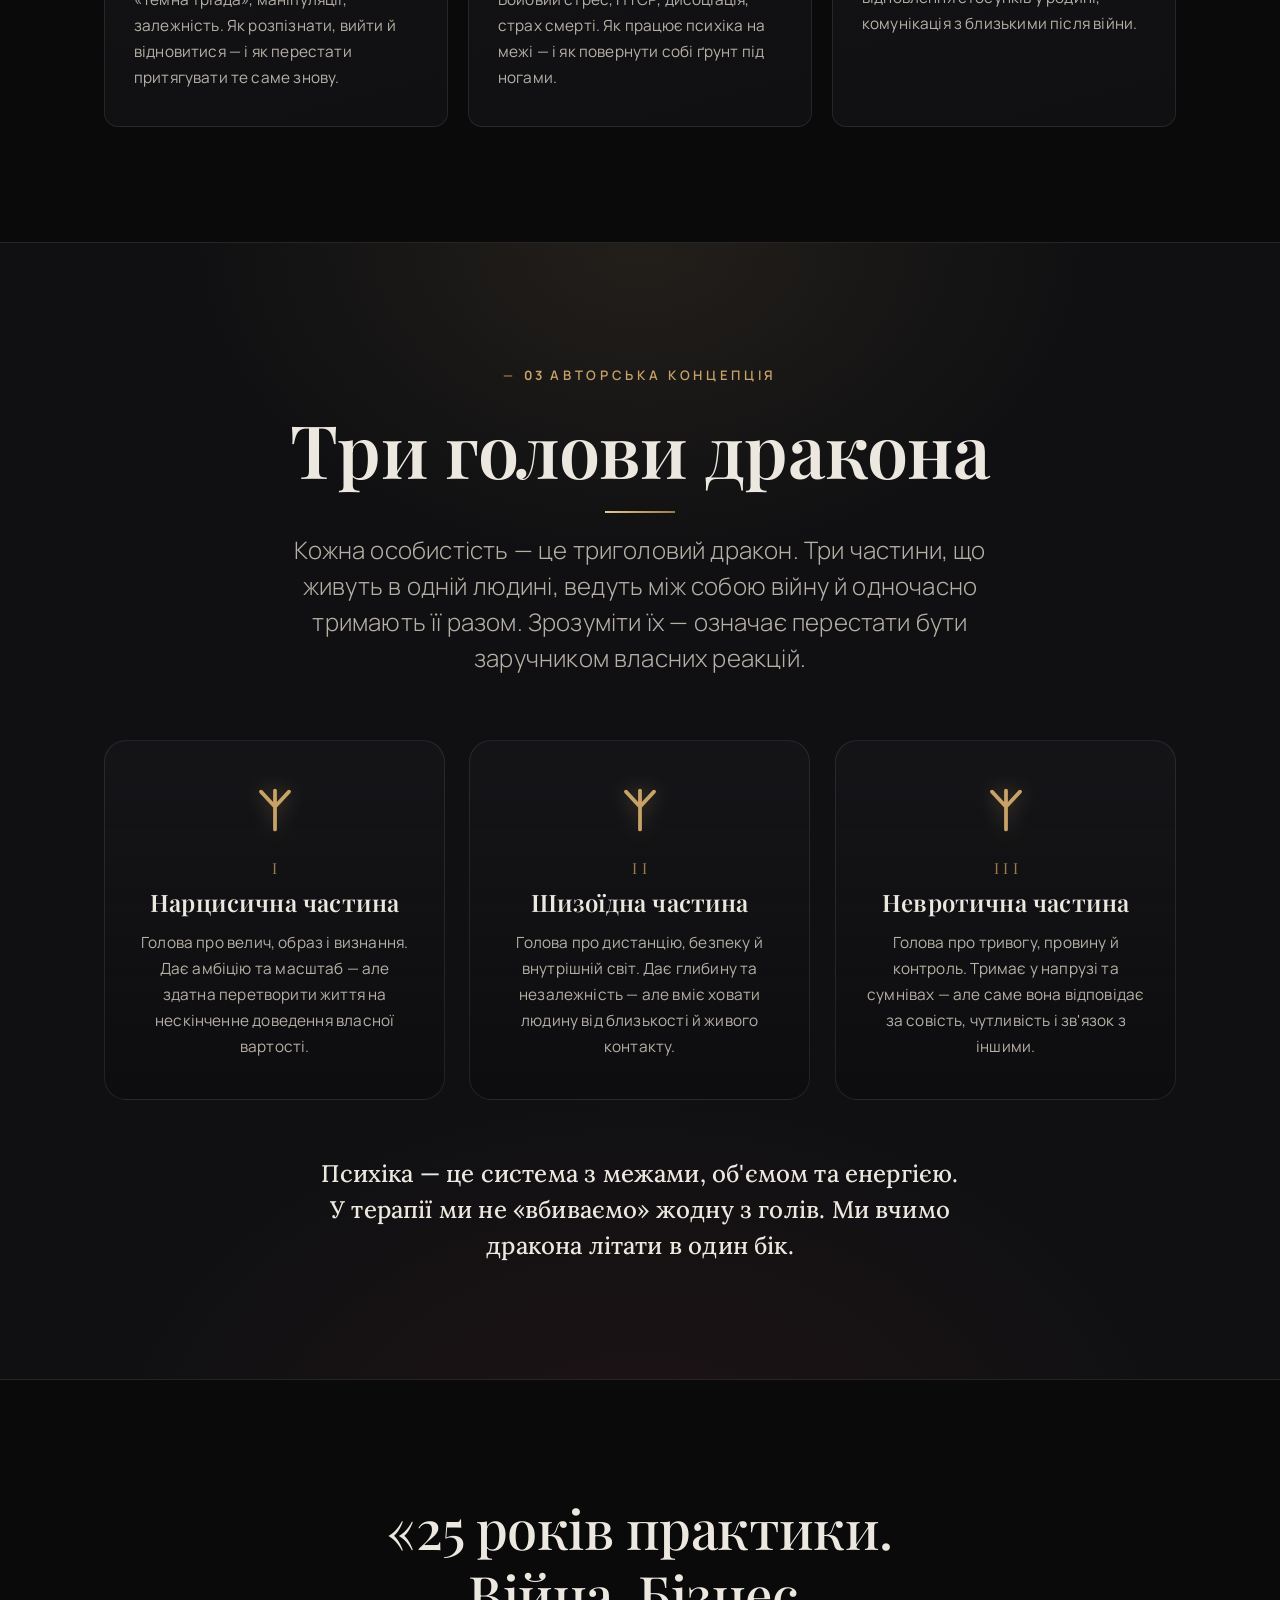
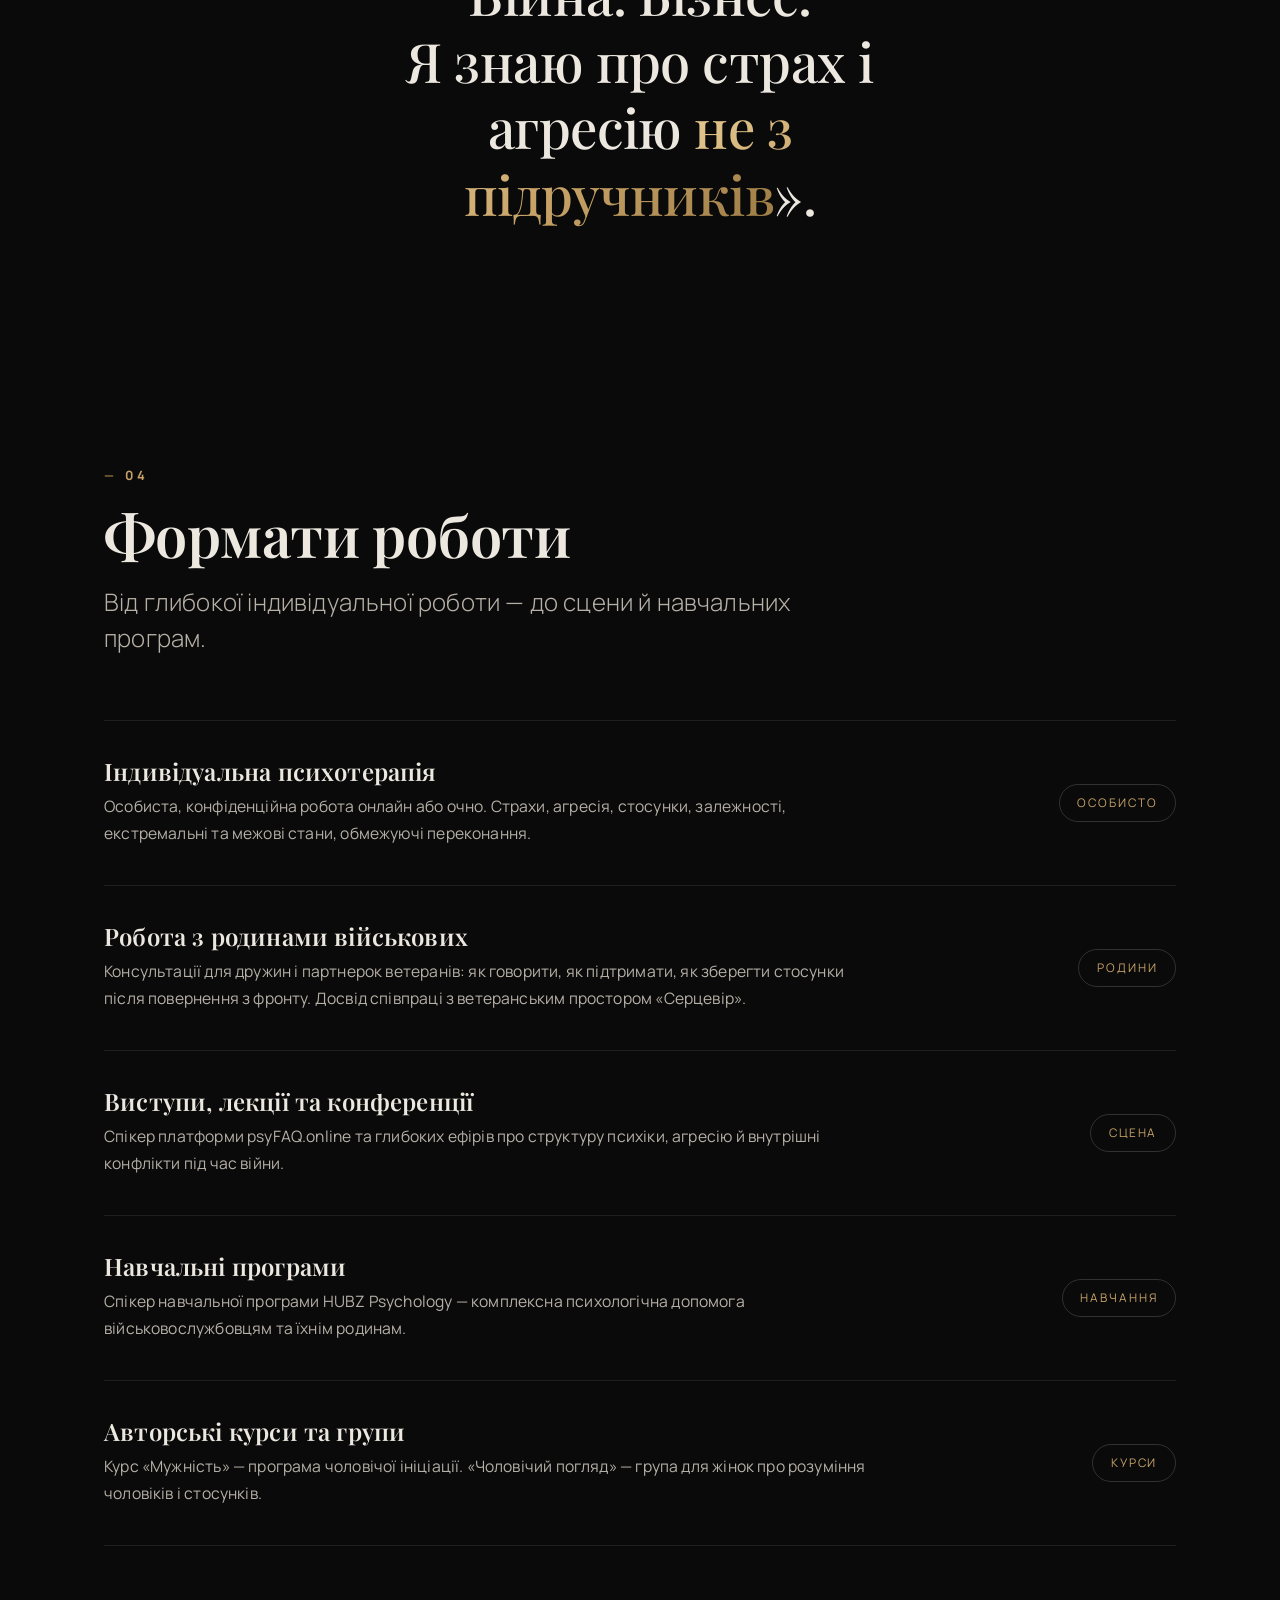
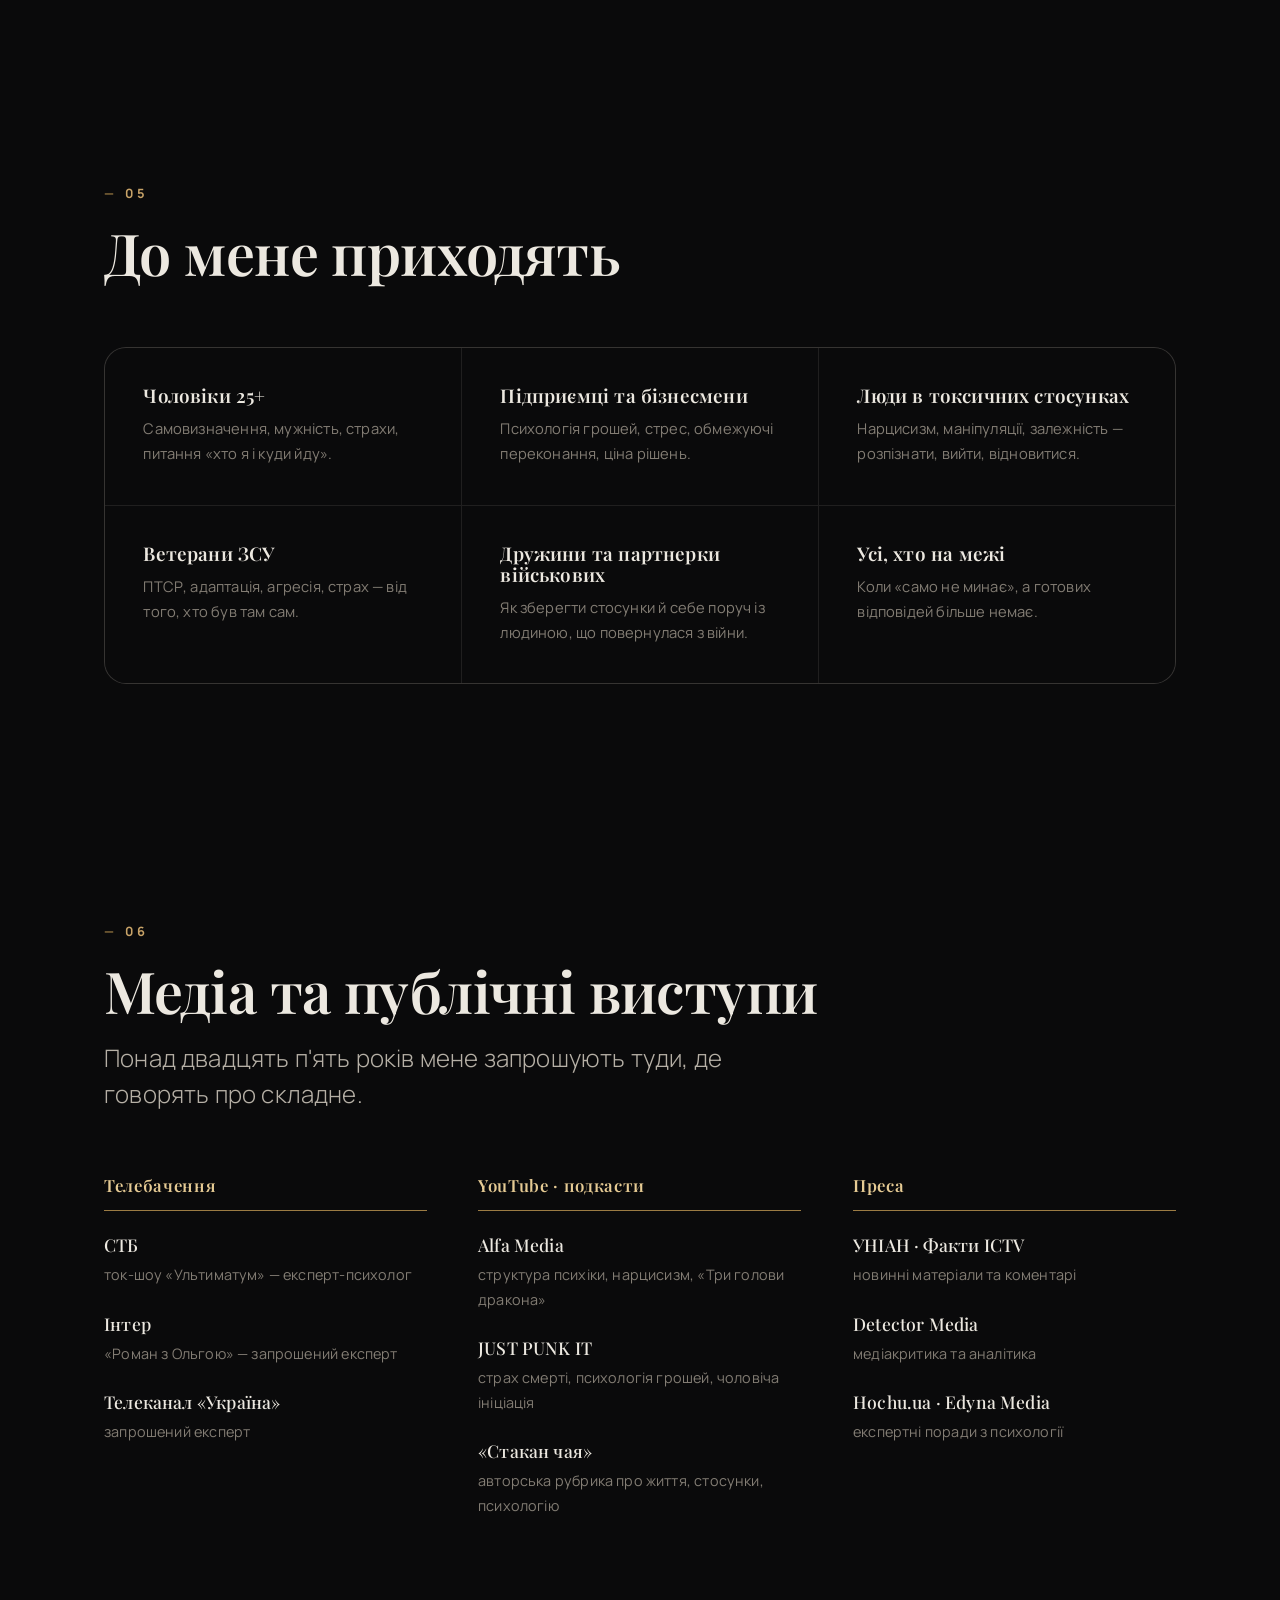
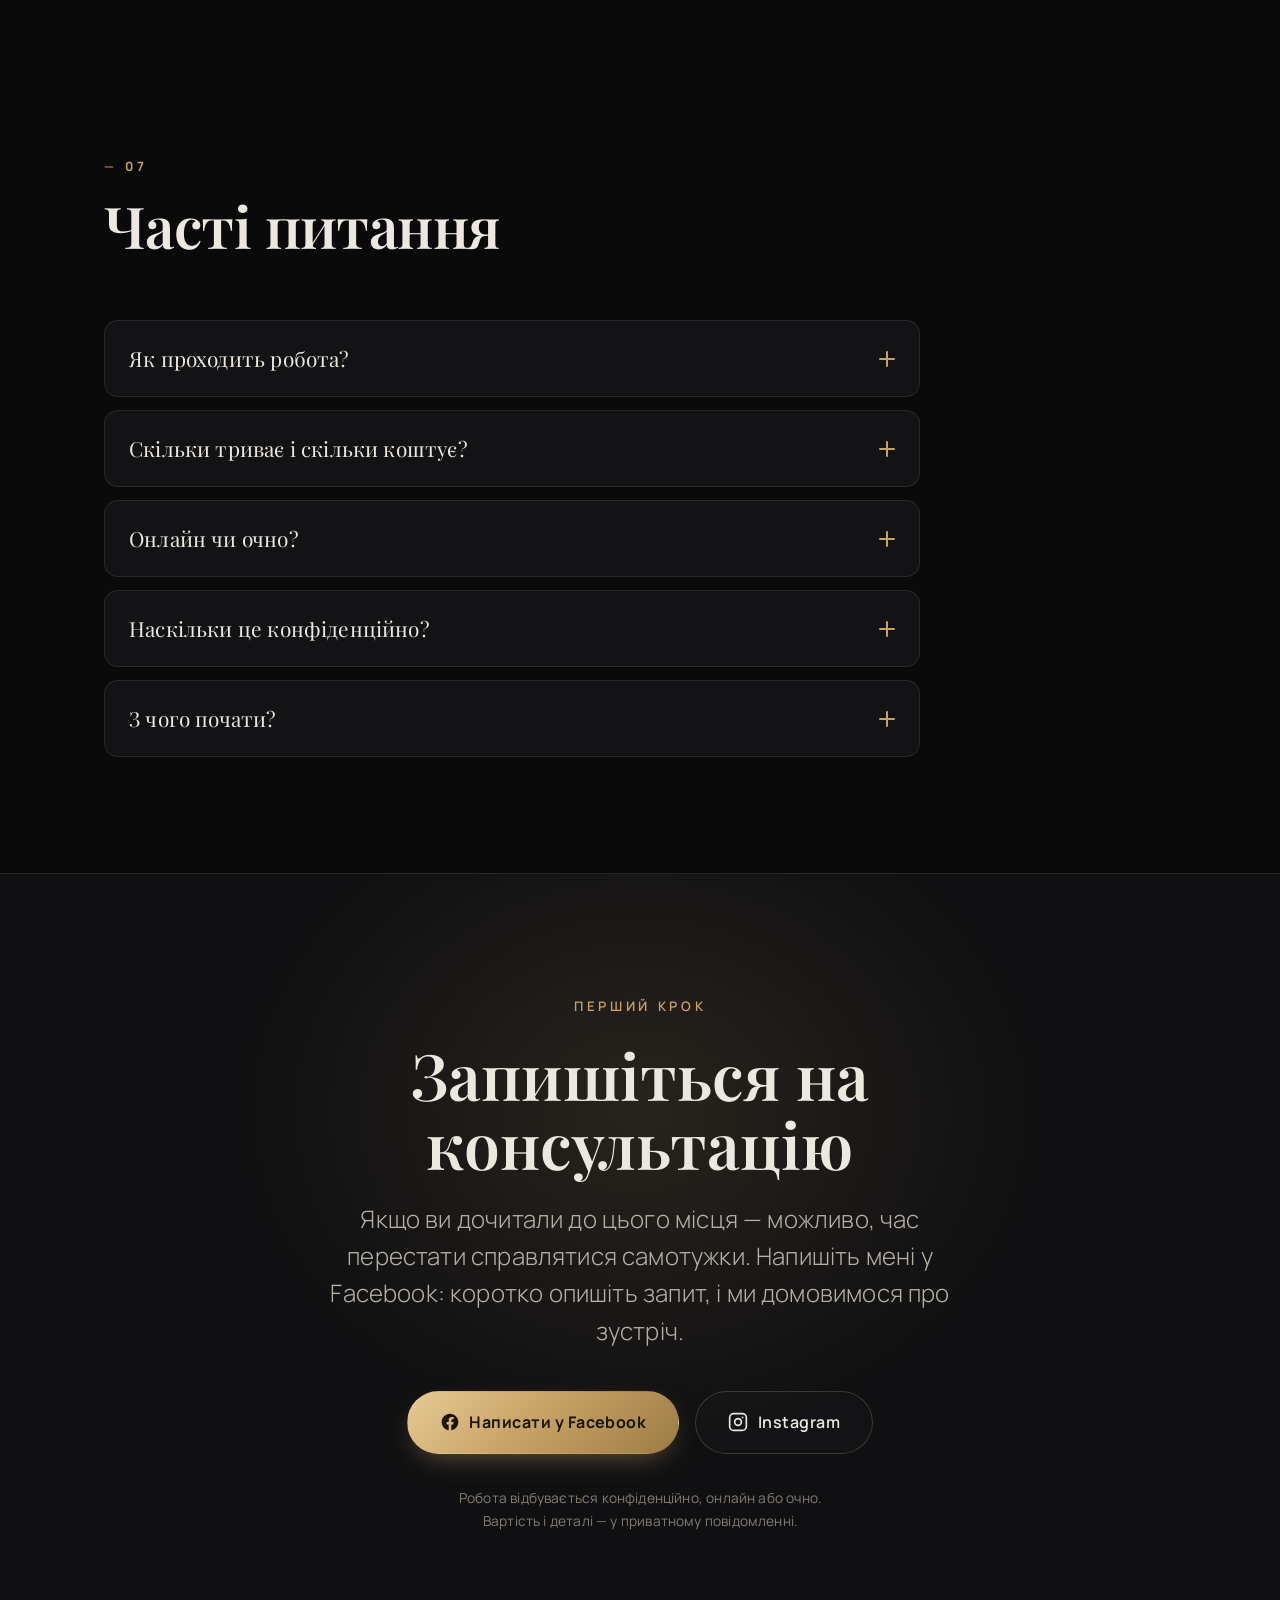
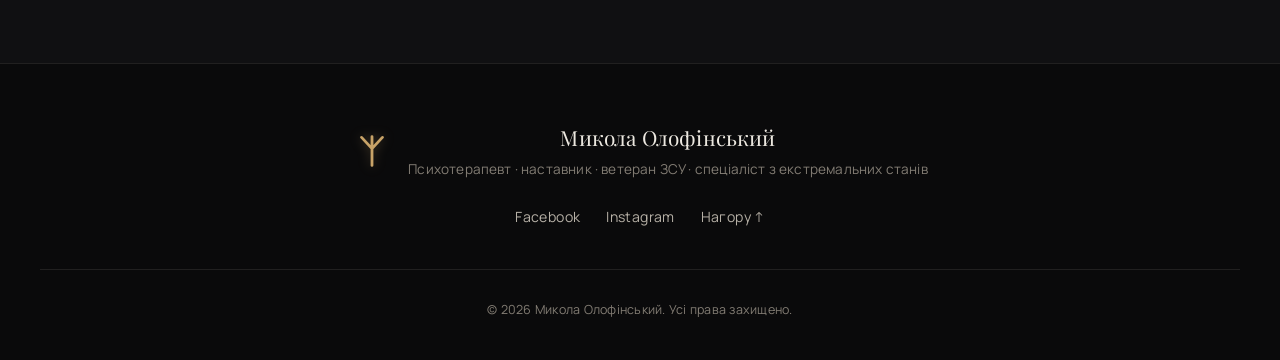
==== commit 24bf364e: "Simplify Algiz logo to minimalist rune (drop amulet ring/nodes + hero halo animation) Co-Authored-By" ====
--- a/index.html
+++ b/index.html
@@ -15,7 +15,7 @@
 <meta property="og:locale" content="uk_UA" />
 <meta property="og:image" content="https://sernyak.github.io/Olofinskiy/assets/mykola.jpg" />
 
-<link rel="icon" href="data:image/svg+xml,%3Csvg xmlns='http://www.w3.org/2000/svg' viewBox='0 0 100 100'%3E%3Crect width='100' height='100' rx='20' fill='%230a0a0b'/%3E%3Ccircle cx='50' cy='50' r='42' fill='none' stroke='%23c8a368' stroke-width='2.5' opacity='0.5'/%3E%3Cpath d='M50 16 L50 84 M50 44 L26 18 M50 44 L74 18' fill='none' stroke='%23c8a368' stroke-width='7' stroke-linecap='round' stroke-linejoin='round'/%3E%3C/svg%3E" />
+<link rel="icon" href="data:image/svg+xml,%3Csvg xmlns='http://www.w3.org/2000/svg' viewBox='0 0 100 100'%3E%3Crect width='100' height='100' rx='20' fill='%230a0a0b'/%3E%3Cpath d='M50 16 L50 84 M50 44 L26 18 M50 44 L74 18' fill='none' stroke='%23c8a368' stroke-width='7' stroke-linecap='round' stroke-linejoin='round'/%3E%3C/svg%3E" />
 
 <link rel="preconnect" href="https://fonts.googleapis.com" />
 <link rel="preconnect" href="https://fonts.gstatic.com" crossorigin />
@@ -37,12 +37,7 @@
     <a href="#top" class="brand" aria-label="Микола Олофінський — на початок">
       <span class="brand-emblem" aria-hidden="true">
         <svg viewBox="0 0 100 100">
-          <circle class="amulet-ring" cx="50" cy="50" r="44"/>
-          <path class="amulet-rune" d="M50 14 L50 86 M50 44 L24 16 M50 44 L76 16"/>
-          <circle class="amulet-node" cx="50" cy="14" r="3"/>
-          <circle class="amulet-node" cx="24" cy="16" r="3"/>
-          <circle class="amulet-node" cx="76" cy="16" r="3"/>
-          <circle class="amulet-node" cx="50" cy="86" r="3"/>
+          <path class="rune" d="M50 14 L50 86 M50 44 L24 16 M50 44 L76 16"/>
         </svg>
       </span>
       <span class="brand-text">Микола Олофінський</span>
@@ -86,13 +81,7 @@
     <div class="hero-glow" aria-hidden="true"></div>
     <div class="hero-emblem-bg" aria-hidden="true">
       <svg viewBox="0 0 100 100">
-        <circle class="halo-spin" cx="50" cy="50" r="47"/>
-        <circle class="amulet-ring" cx="50" cy="50" r="44"/>
-        <path class="amulet-rune" d="M50 14 L50 86 M50 44 L24 16 M50 44 L76 16"/>
-        <circle class="amulet-node" cx="50" cy="14" r="3"/>
-        <circle class="amulet-node" cx="24" cy="16" r="3"/>
-        <circle class="amulet-node" cx="76" cy="16" r="3"/>
-        <circle class="amulet-node" cx="50" cy="86" r="3"/>
+        <path class="rune" d="M50 14 L50 86 M50 44 L24 16 M50 44 L76 16"/>
       </svg>
     </div>
 
@@ -277,7 +266,7 @@
       <div class="heads">
         <article class="head reveal">
           <div class="head-mark" aria-hidden="true">
-            <svg viewBox="0 0 100 100"><path class="amulet-rune" d="M50 14 L50 86 M50 44 L24 16 M50 44 L76 16"/><circle class="amulet-node" cx="50" cy="14" r="3"/><circle class="amulet-node" cx="24" cy="16" r="3"/><circle class="amulet-node" cx="76" cy="16" r="3"/><circle class="amulet-node" cx="50" cy="86" r="3"/></svg>
+            <svg viewBox="0 0 100 100"><path class="rune" d="M50 14 L50 86 M50 44 L24 16 M50 44 L76 16"/></svg>
           </div>
           <span class="head-roman">I</span>
           <h3>Нарцисична частина</h3>
@@ -290,7 +279,7 @@
 
         <article class="head reveal">
           <div class="head-mark" aria-hidden="true">
-            <svg viewBox="0 0 100 100"><path class="amulet-rune" d="M50 14 L50 86 M50 44 L24 16 M50 44 L76 16"/><circle class="amulet-node" cx="50" cy="14" r="3"/><circle class="amulet-node" cx="24" cy="16" r="3"/><circle class="amulet-node" cx="76" cy="16" r="3"/><circle class="amulet-node" cx="50" cy="86" r="3"/></svg>
+            <svg viewBox="0 0 100 100"><path class="rune" d="M50 14 L50 86 M50 44 L24 16 M50 44 L76 16"/></svg>
           </div>
           <span class="head-roman">II</span>
           <h3>Шизоїдна частина</h3>
@@ -303,7 +292,7 @@
 
         <article class="head reveal">
           <div class="head-mark" aria-hidden="true">
-            <svg viewBox="0 0 100 100"><path class="amulet-rune" d="M50 14 L50 86 M50 44 L24 16 M50 44 L76 16"/><circle class="amulet-node" cx="50" cy="14" r="3"/><circle class="amulet-node" cx="24" cy="16" r="3"/><circle class="amulet-node" cx="76" cy="16" r="3"/><circle class="amulet-node" cx="50" cy="86" r="3"/></svg>
+            <svg viewBox="0 0 100 100"><path class="rune" d="M50 14 L50 86 M50 44 L24 16 M50 44 L76 16"/></svg>
           </div>
           <span class="head-roman">III</span>
           <h3>Невротична частина</h3>
@@ -513,12 +502,7 @@
     <div class="footer-brand">
       <span class="brand-emblem" aria-hidden="true">
         <svg viewBox="0 0 100 100">
-          <circle class="amulet-ring" cx="50" cy="50" r="44"/>
-          <path class="amulet-rune" d="M50 14 L50 86 M50 44 L24 16 M50 44 L76 16"/>
-          <circle class="amulet-node" cx="50" cy="14" r="3"/>
-          <circle class="amulet-node" cx="24" cy="16" r="3"/>
-          <circle class="amulet-node" cx="76" cy="16" r="3"/>
-          <circle class="amulet-node" cx="50" cy="86" r="3"/>
+          <path class="rune" d="M50 14 L50 86 M50 44 L24 16 M50 44 L76 16"/>
         </svg>
       </span>
       <div>
--- a/style.css
+++ b/style.css
@@ -119,9 +119,7 @@
 .brand-text { font-family: "Manrope", sans-serif; font-size: 0.82rem; font-weight: 600; letter-spacing: 0.14em; text-transform: uppercase; }
 .brand-emblem { width: 30px; height: 30px; display: inline-block; }
 .brand-emblem svg { width: 100%; height: 100%; filter: drop-shadow(0 0 6px rgba(200,163,104,0.35)); }
-.amulet-ring { fill: none; stroke: var(--gold); stroke-width: 2.5; opacity: 0.4; }
-.amulet-rune { fill: none; stroke: var(--gold); stroke-width: 7; stroke-linecap: round; stroke-linejoin: round; }
-.amulet-node { fill: var(--gold); stroke: none; }
+.rune { fill: none; stroke: var(--gold); stroke-width: 7; stroke-linecap: round; stroke-linejoin: round; }
 
 .nav { margin-left: auto; }
 .nav-list { display: flex; gap: clamp(1rem, 2.4vw, 2.4rem); list-style: none; margin: 0; padding: 0; }
@@ -206,9 +204,7 @@
   width: min(60vw, 720px); aspect-ratio: 1; opacity: 0.05; pointer-events: none;
 }
 .hero-emblem-bg svg { width: 100%; height: 100%; }
-.hero-emblem-bg .halo-spin { fill: none; stroke: var(--gold); stroke-width: 1.2; stroke-dasharray: 4 8; transform-box: fill-box; transform-origin: 50% 50%; animation: haloSpin 60s linear infinite, haloPulse 7s ease-in-out infinite; }
-@keyframes haloSpin { to { transform: rotate(360deg); } }
-@keyframes haloPulse { 0%, 100% { opacity: 0.25; } 50% { opacity: 0.6; } }
+.hero-emblem-bg .rune { stroke-width: 4.5; }
 
 .hero-inner { position: relative; z-index: 2; max-width: 61rem; }
 
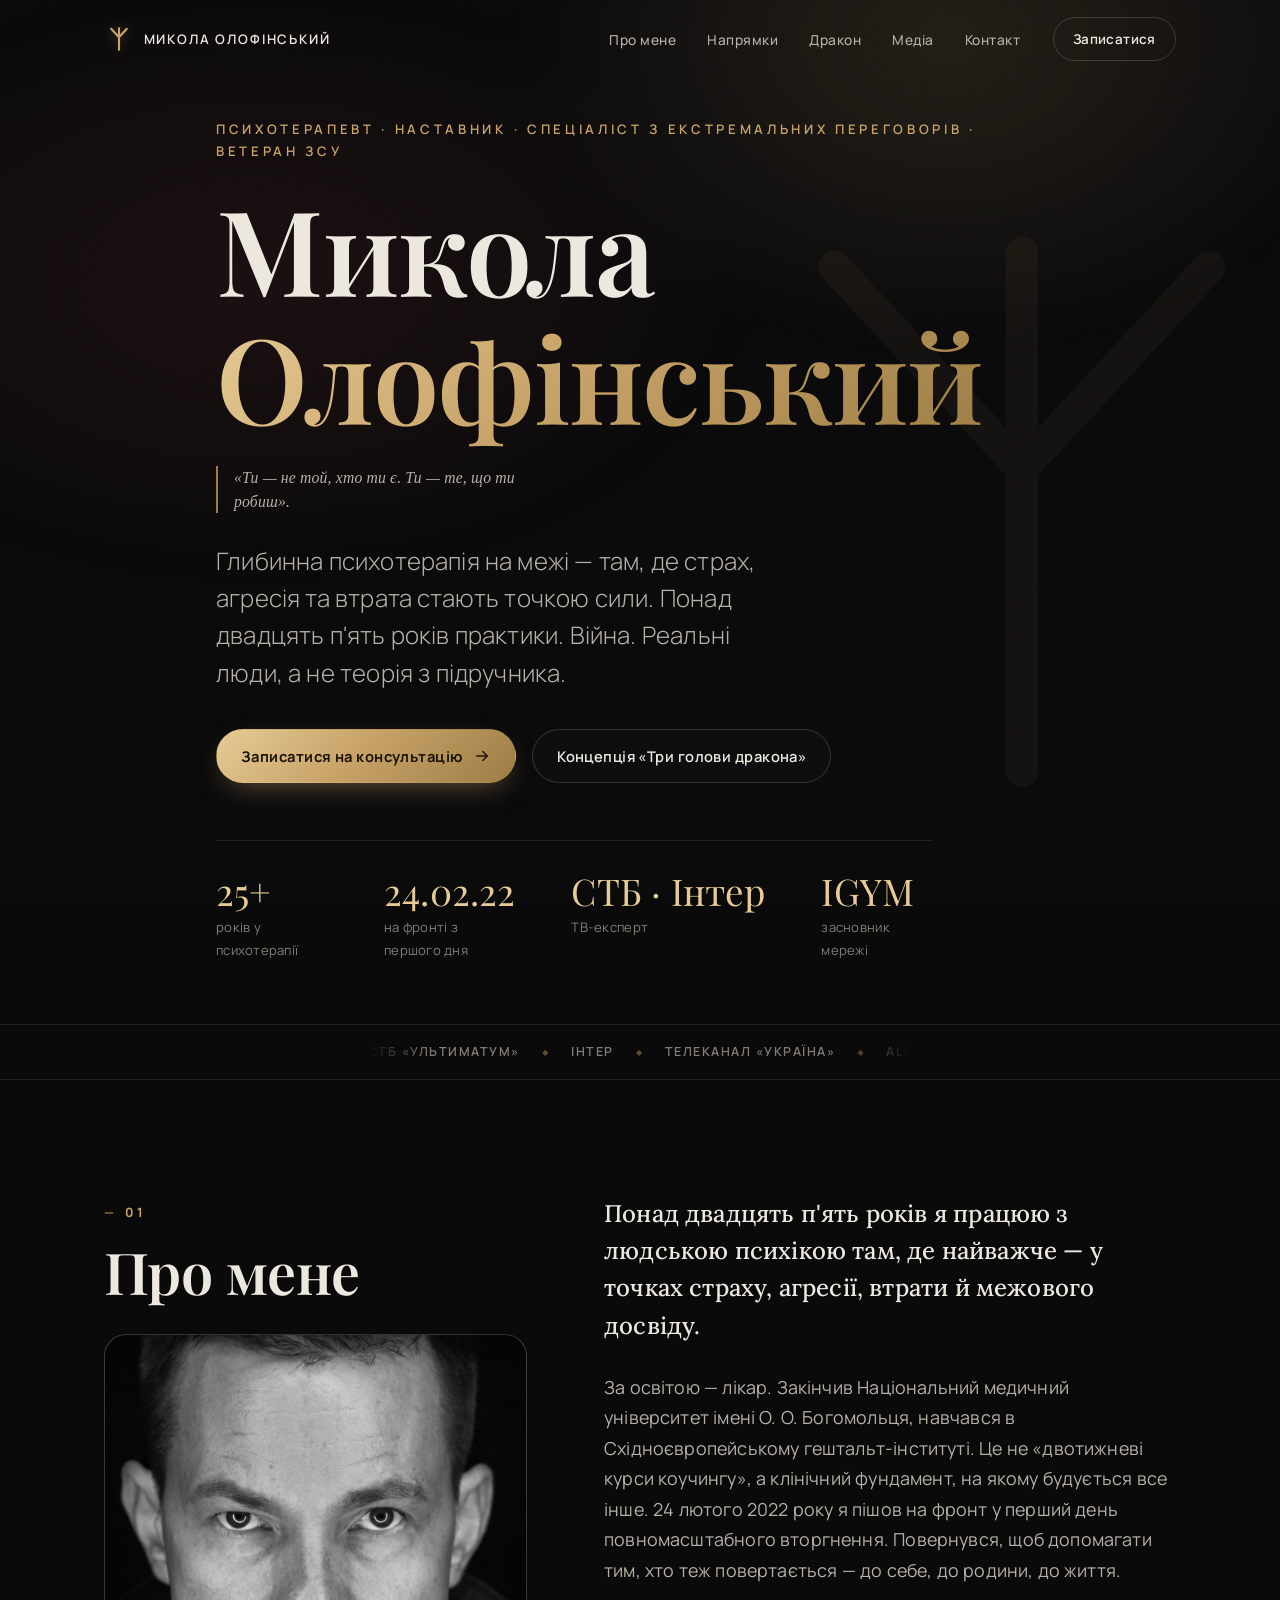
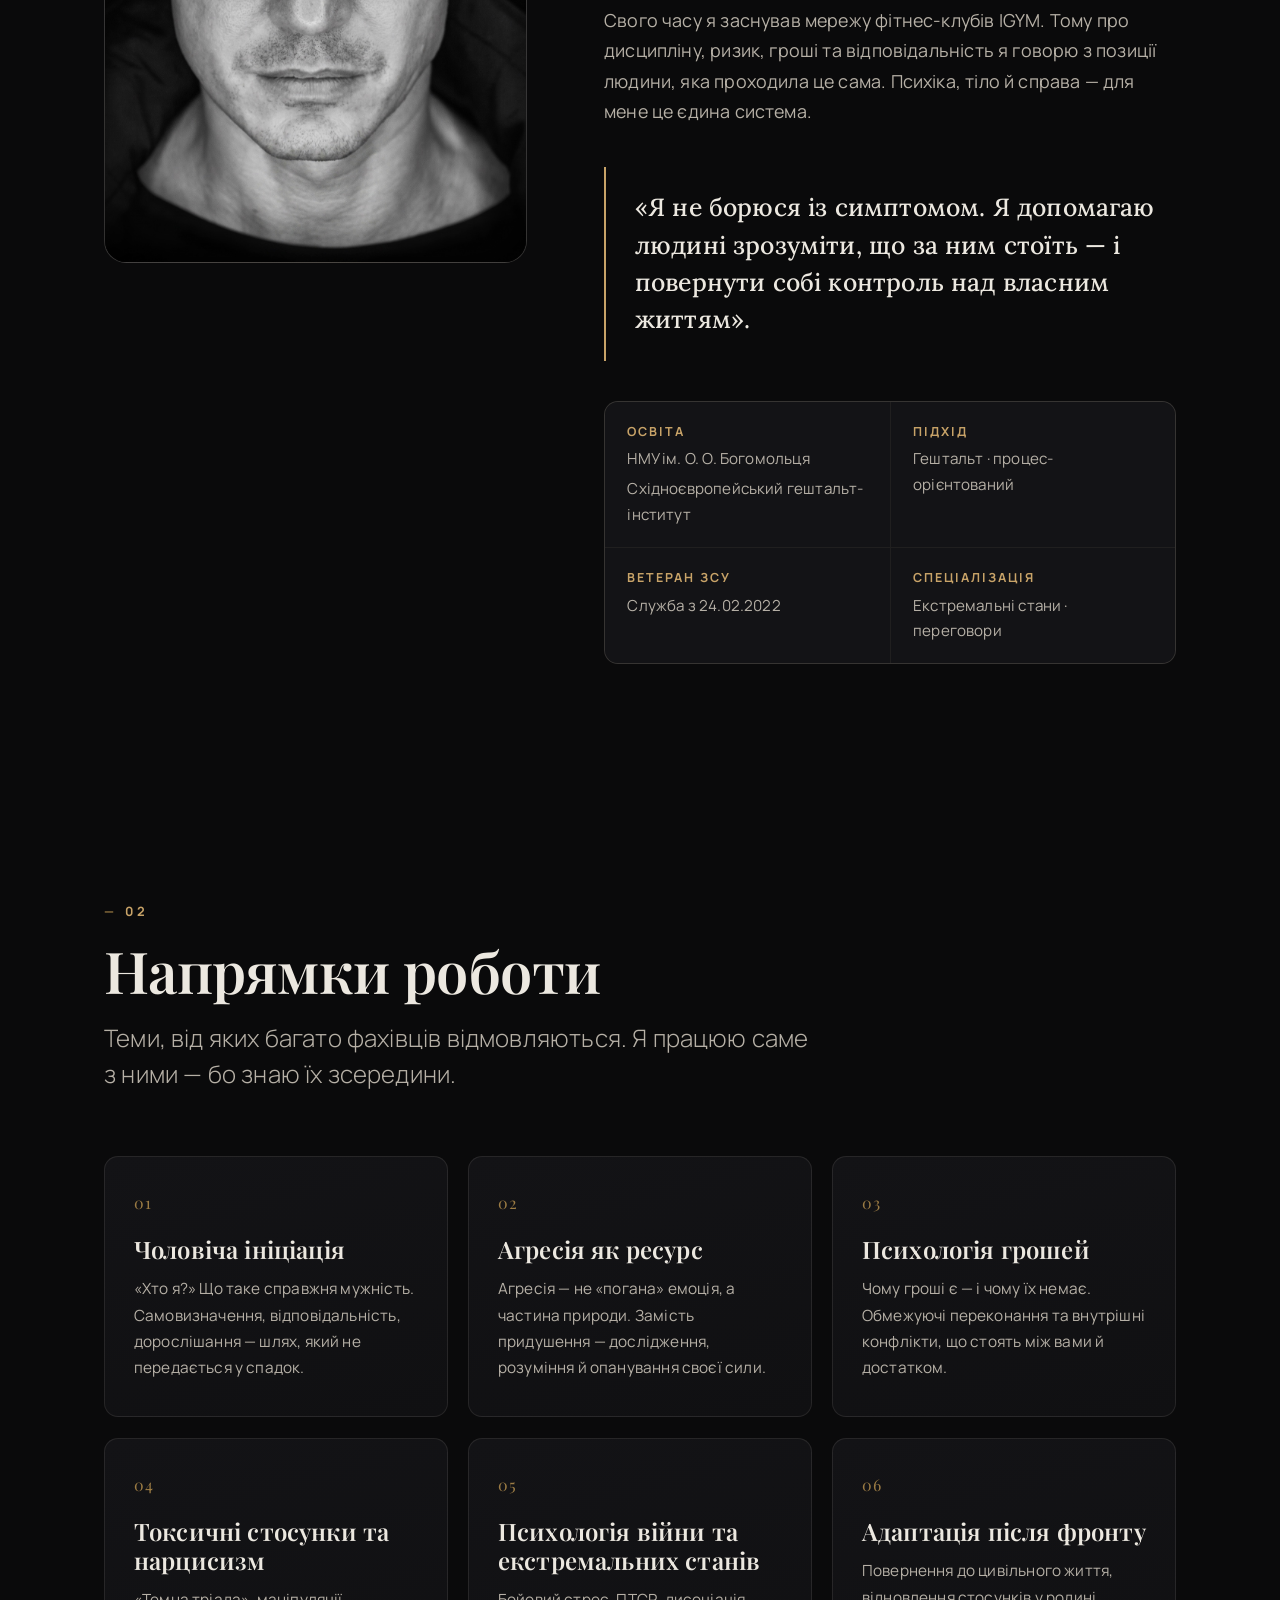
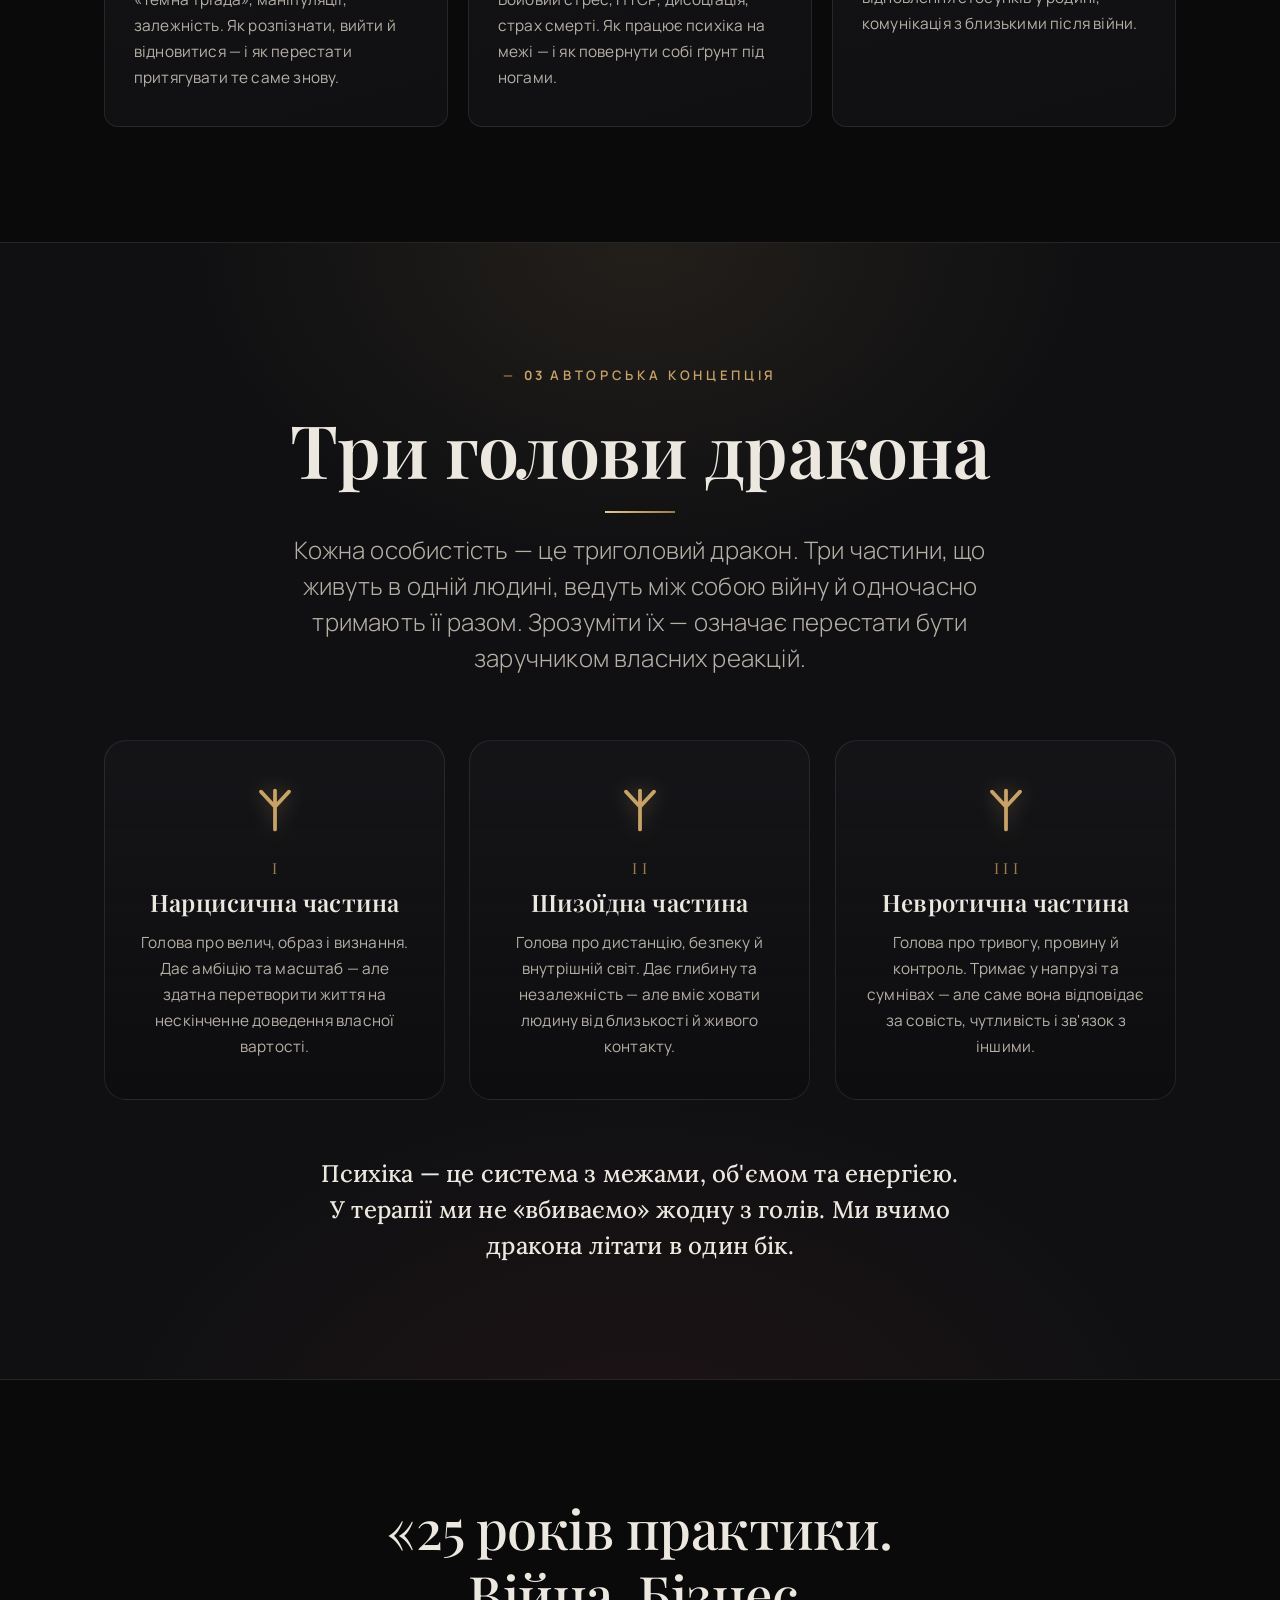
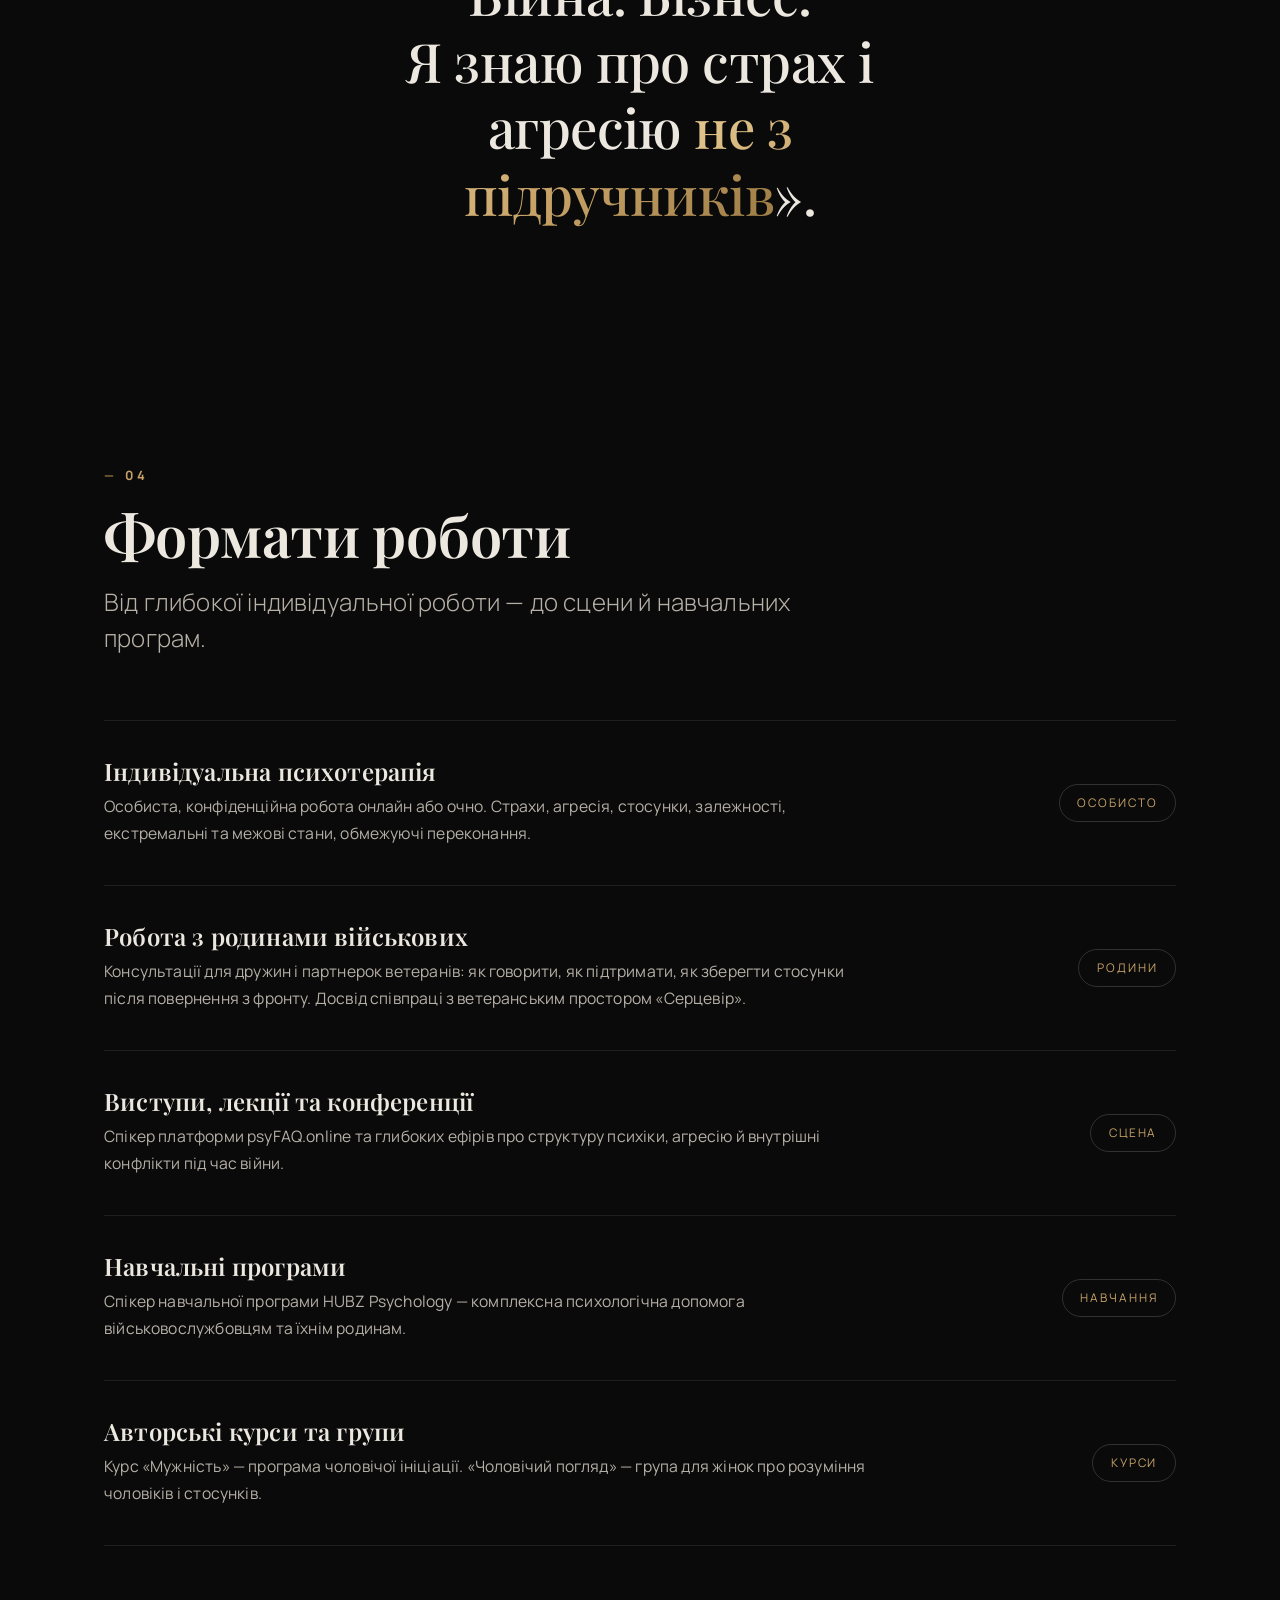
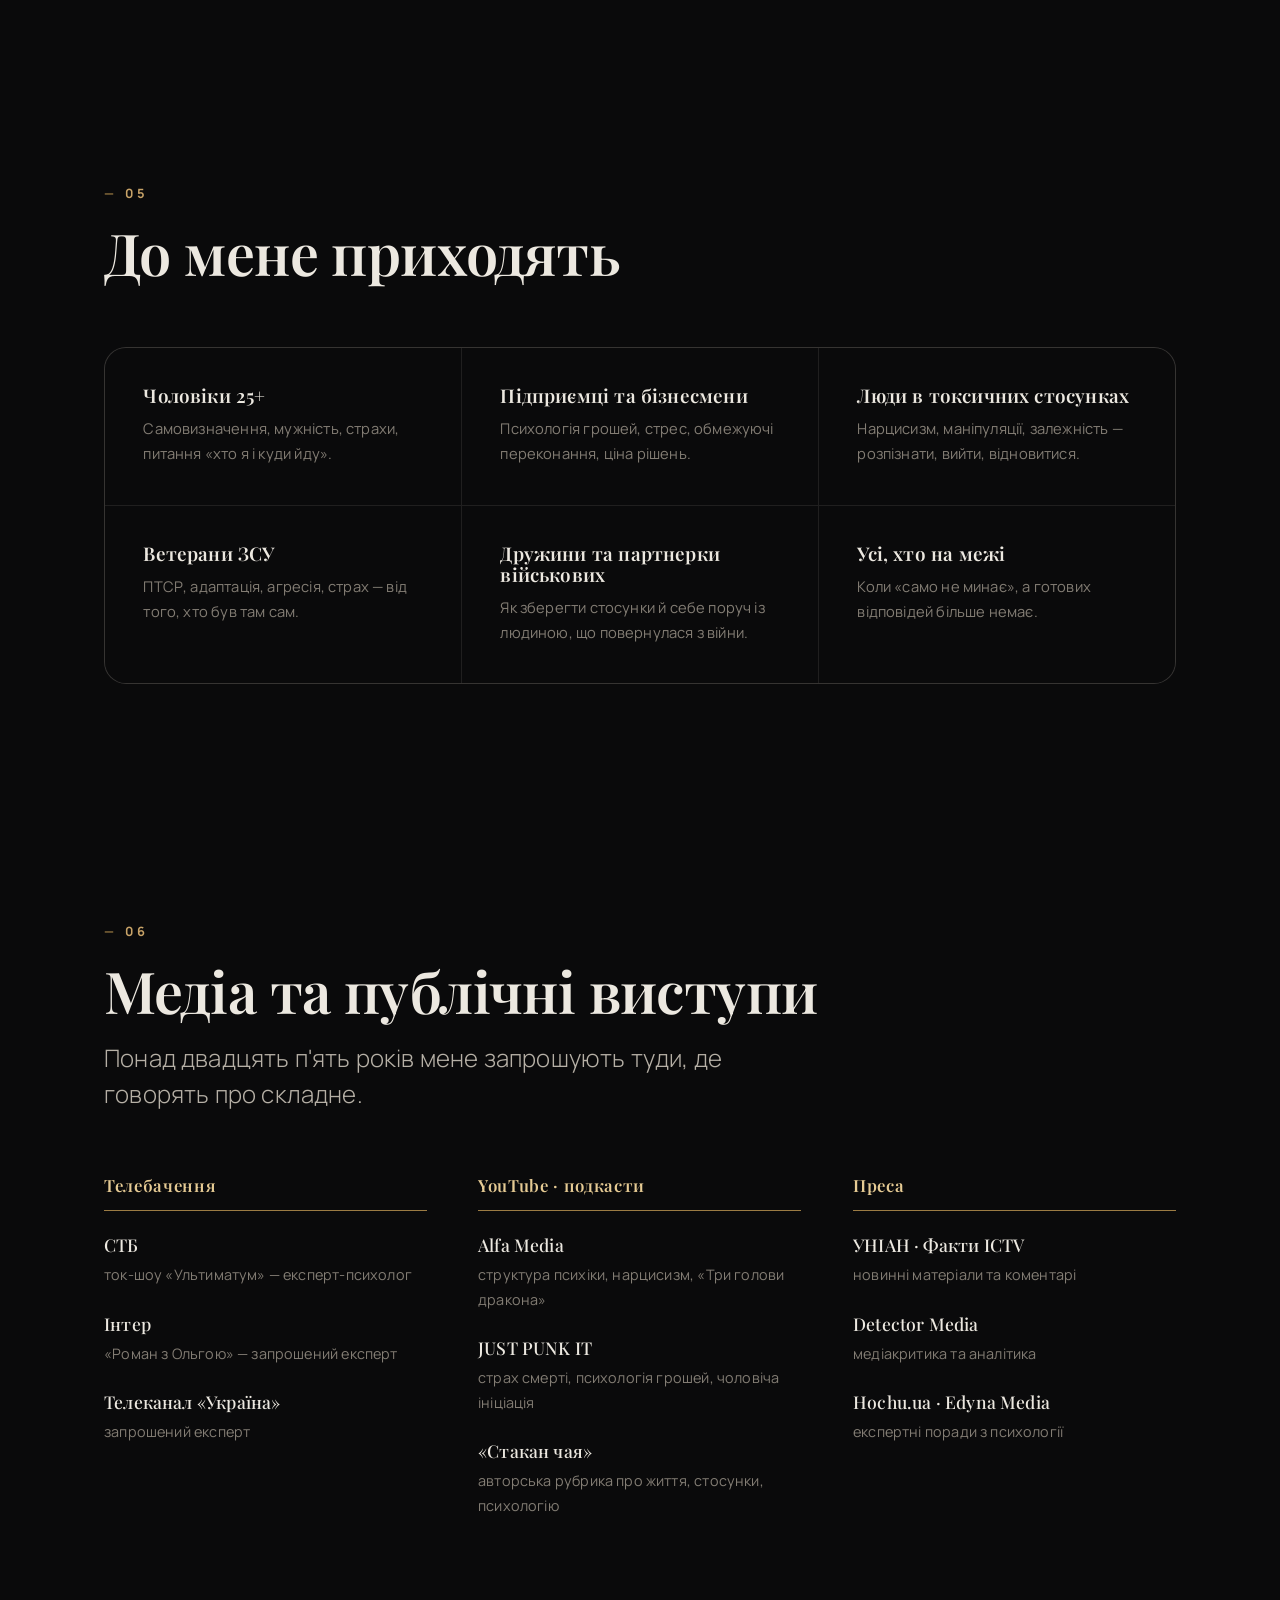
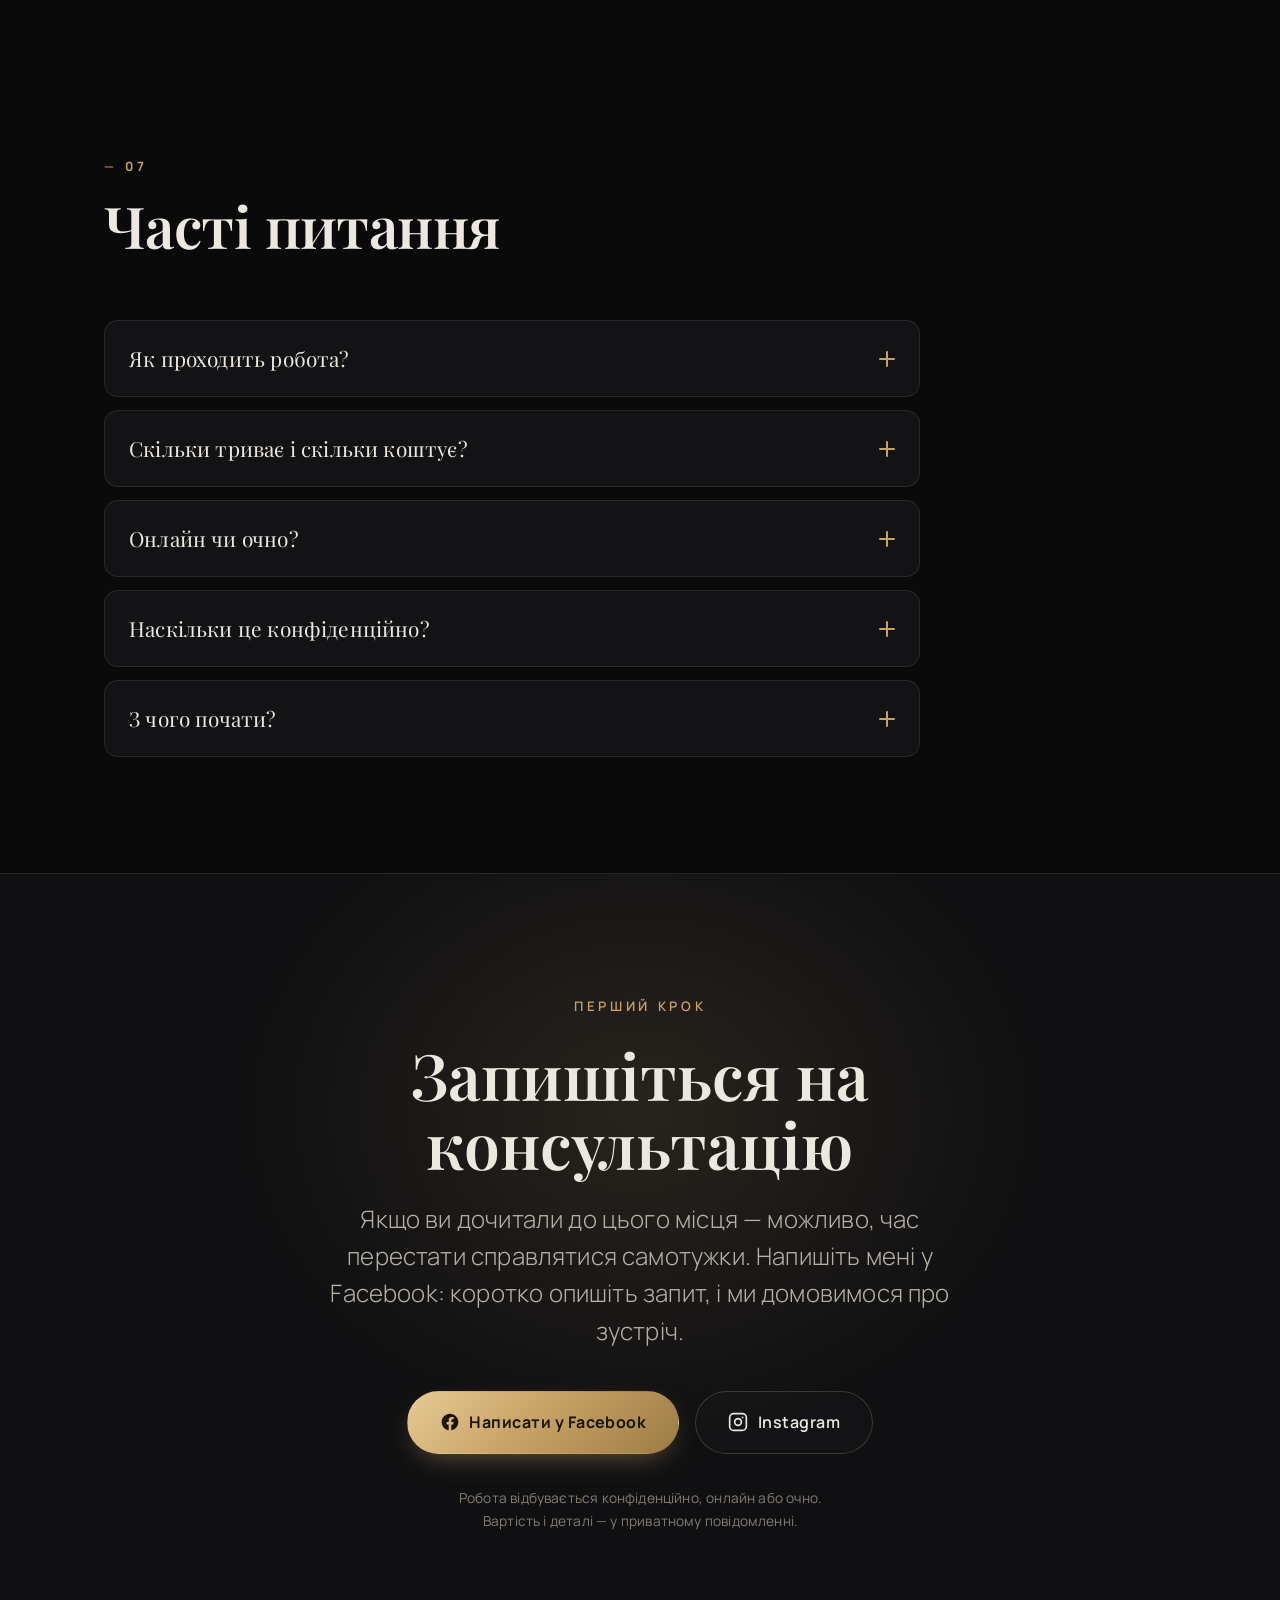
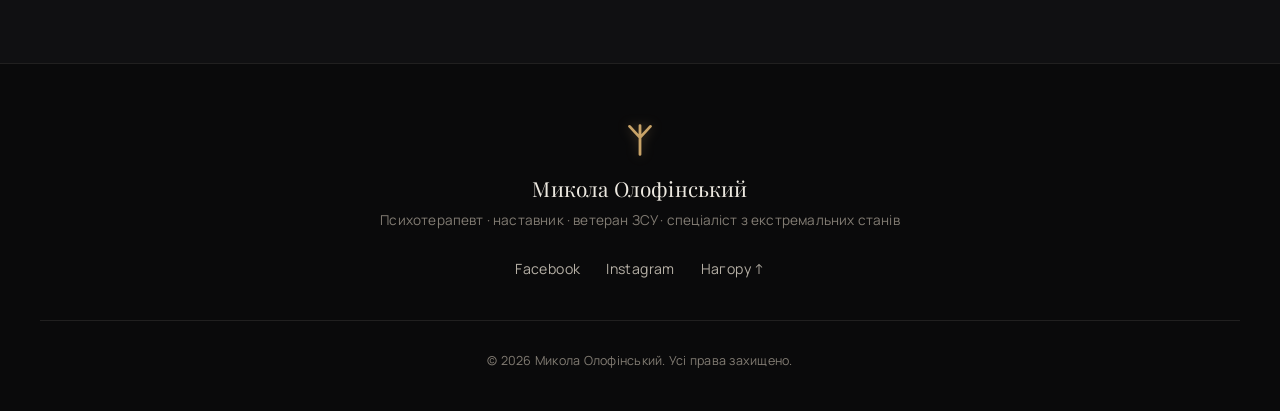
==== commit f5897bfe: "Polish: center footer brand (stack emblem above name), sentence-case cred values, narrower marquee (" ====
--- a/index.html
+++ b/index.html
@@ -188,9 +188,9 @@
 
         <ul class="cred-list reveal">
           <li><strong>Освіта</strong><span>НМУ ім. О. О. Богомольця</span><span>Східноєвропейський гештальт-інститут</span></li>
-          <li><strong>Підхід</strong><span>гештальт · процес-орієнтований</span></li>
-          <li><strong>Ветеран ЗСУ</strong><span>служба з 24.02.2022</span></li>
-          <li><strong>Спеціалізація</strong><span>екстремальні стани · переговори</span></li>
+          <li><strong>Підхід</strong><span>Гештальт · процес-орієнтований</span></li>
+          <li><strong>Ветеран ЗСУ</strong><span>Служба з 24.02.2022</span></li>
+          <li><strong>Спеціалізація</strong><span>Екстремальні стани · переговори</span></li>
         </ul>
       </div>
     </div>
--- a/style.css
+++ b/style.css
@@ -238,7 +238,7 @@
 
 /* ====================================================== MEDIA MARQUEE */
 .marquee-band { border-block: 1px solid var(--line); padding: 1rem 0; }
-.marquee { max-width: 52rem; margin-inline: auto; overflow: hidden; -webkit-mask-image: linear-gradient(90deg, transparent, #000 12%, #000 88%, transparent); mask-image: linear-gradient(90deg, transparent, #000 12%, #000 88%, transparent); }
+.marquee { max-width: 34rem; margin-inline: auto; overflow: hidden; -webkit-mask-image: linear-gradient(90deg, transparent, #000 12%, #000 88%, transparent); mask-image: linear-gradient(90deg, transparent, #000 12%, #000 88%, transparent); }
 .marquee-track { display: flex; align-items: center; gap: 1.4rem; width: max-content; animation: marquee 50s linear infinite; }
 .marquee-track span {
   font-family: "Manrope", sans-serif; font-weight: 600; font-size: 0.78rem;
@@ -433,7 +433,7 @@
 /* =============================================================== FOOTER */
 .site-footer { border-top: 1px solid var(--line); padding: 3.5rem 0 2.5rem; background: var(--bg); }
 .footer-inner { display: flex; flex-direction: column; align-items: center; text-align: center; gap: 1.5rem; padding-bottom: 2.5rem; border-bottom: 1px solid var(--line); }
-.footer-brand { display: flex; align-items: center; gap: 1rem; }
+.footer-brand { display: flex; flex-direction: column; align-items: center; gap: 0.7rem; }
 .footer-brand .brand-emblem { width: 40px; height: 40px; }
 .footer-name { font-family: "Playfair Display", serif; font-size: 1.3rem; margin: 0; }
 .footer-role { margin: 0.2rem 0 0; font-size: 0.85rem; color: var(--ink-mute); }
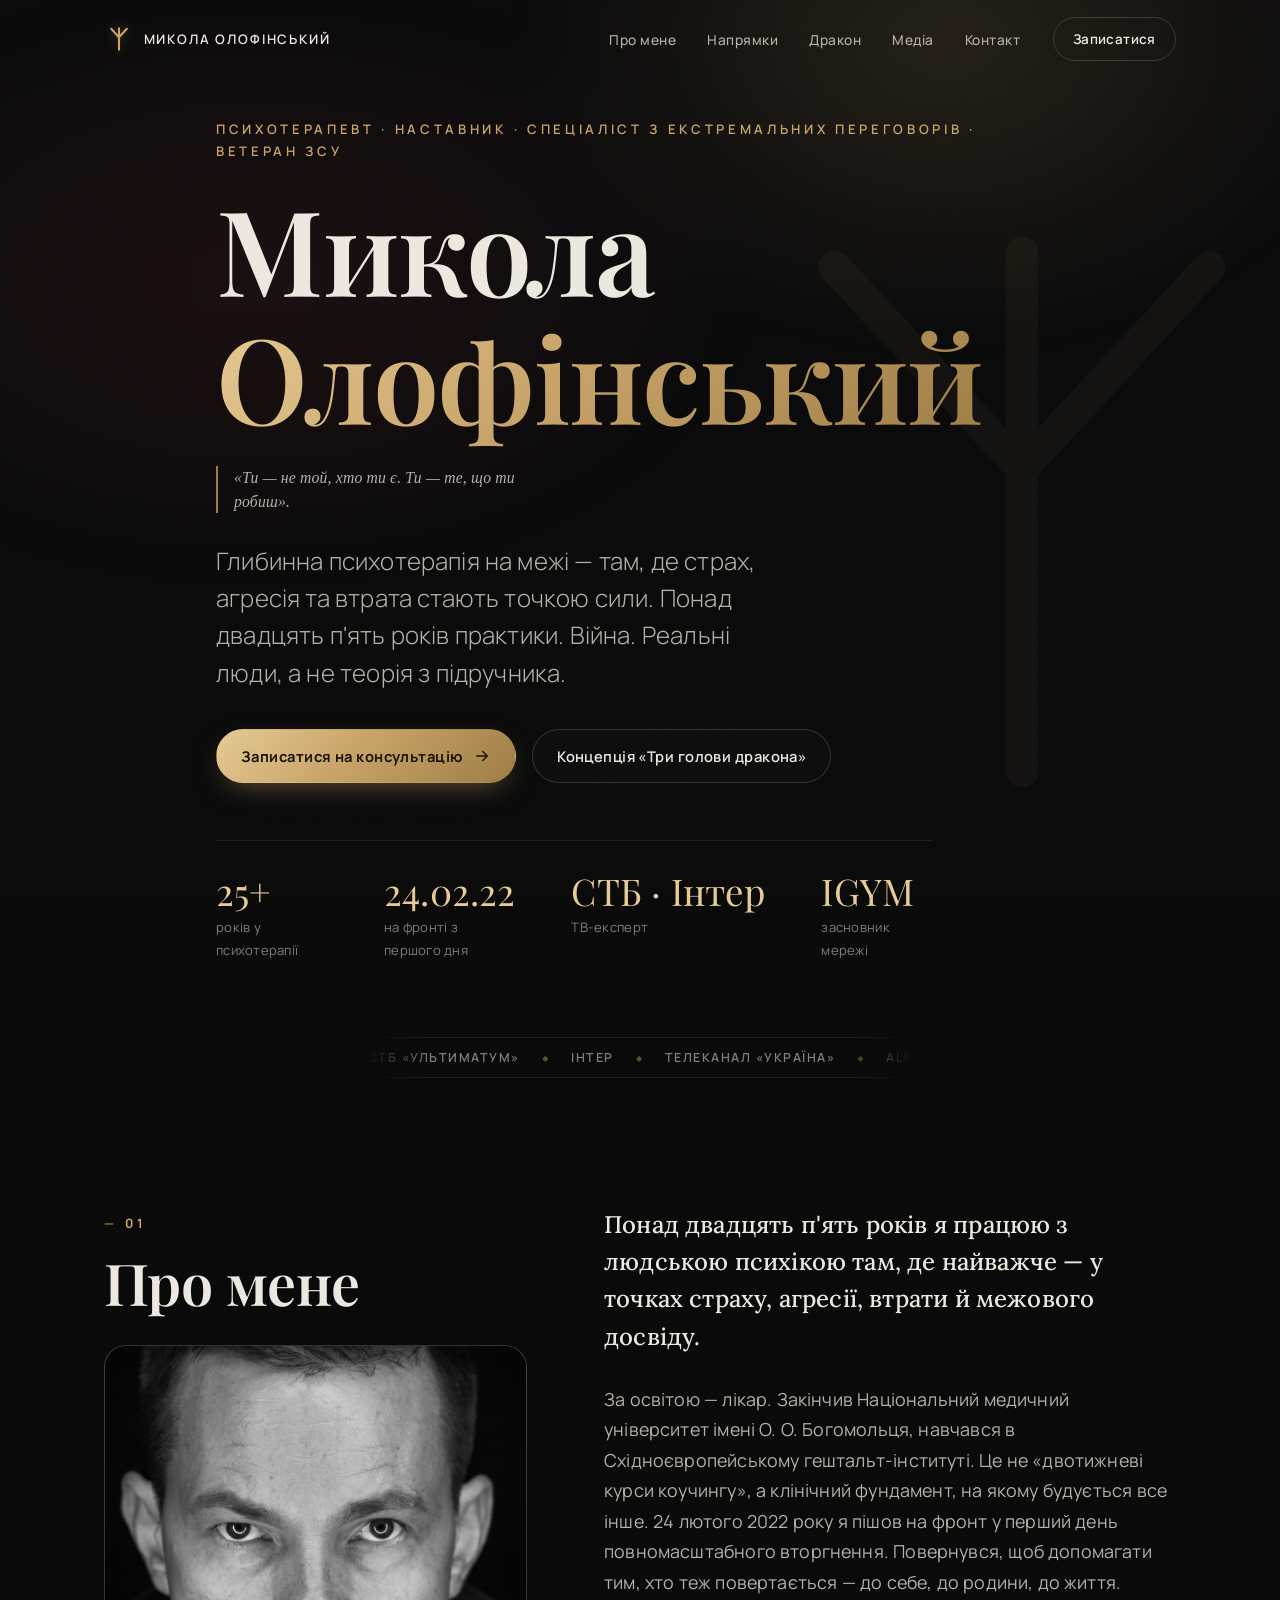
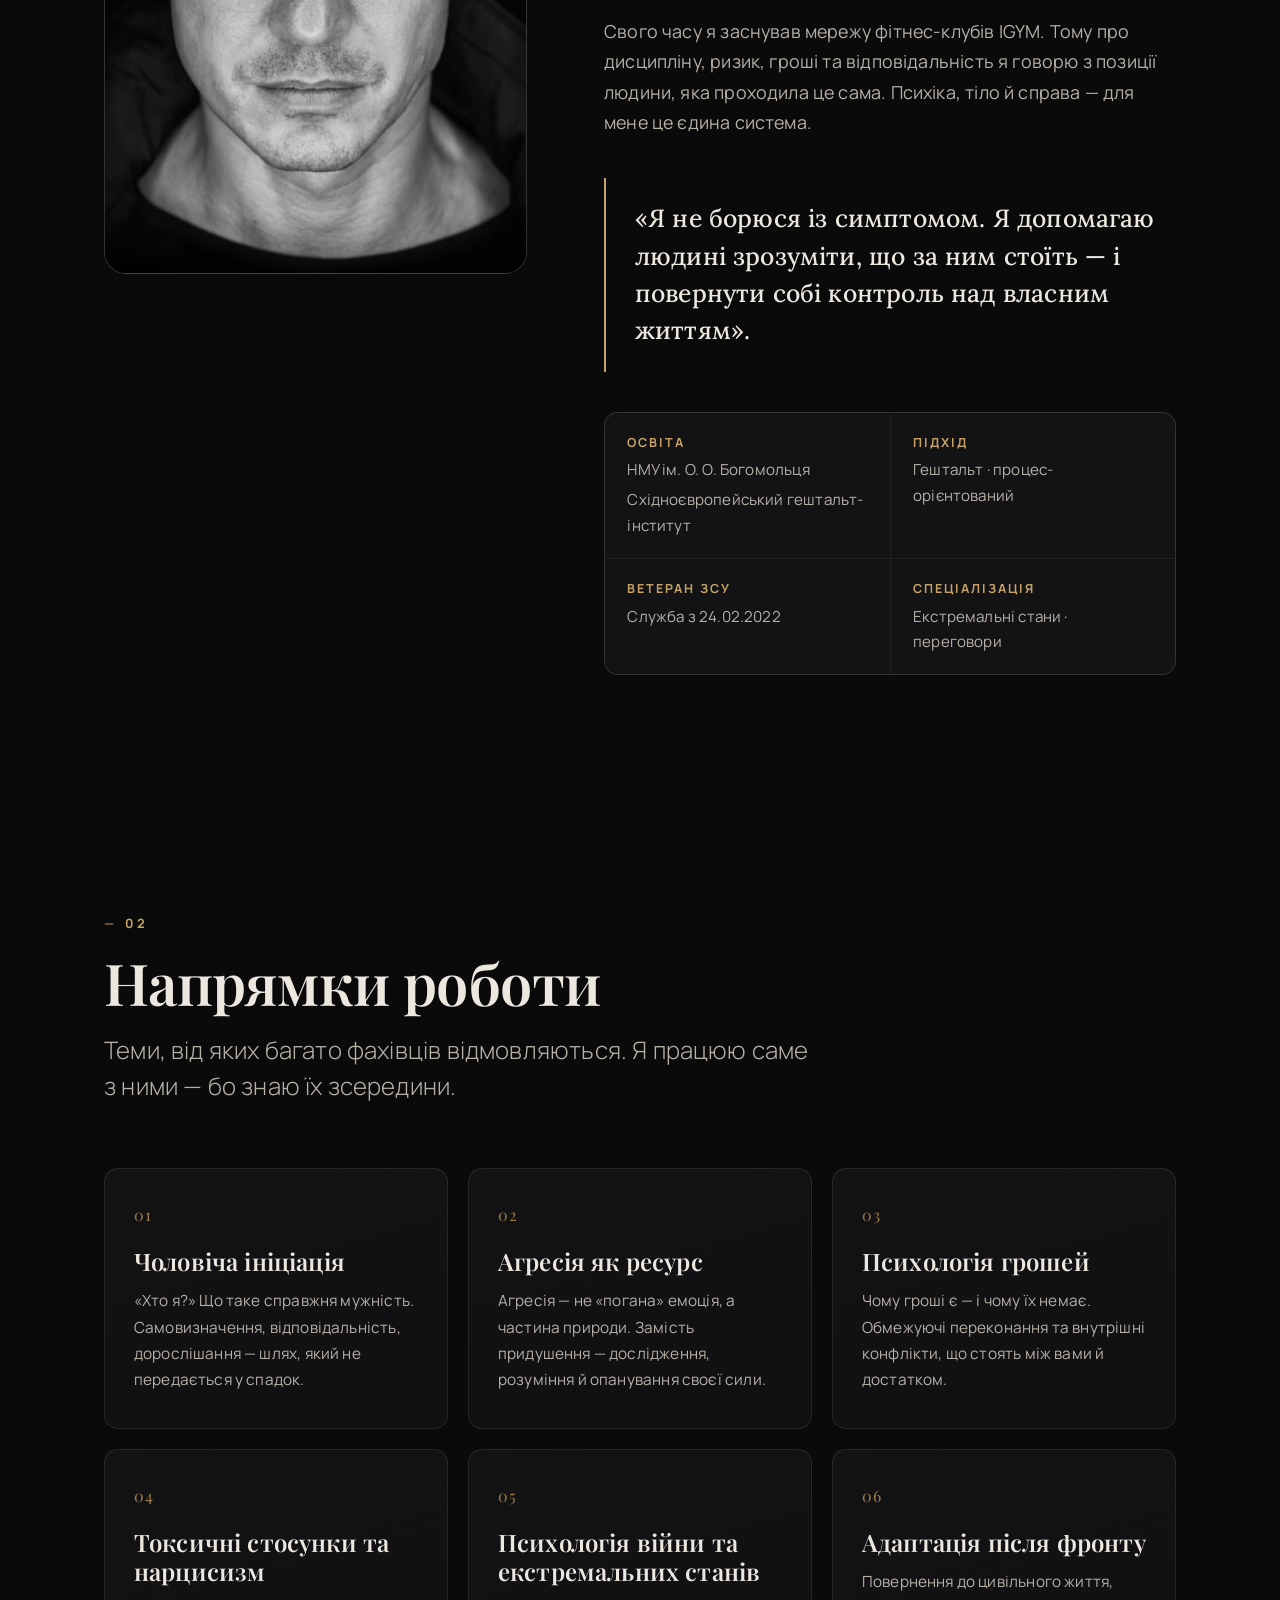
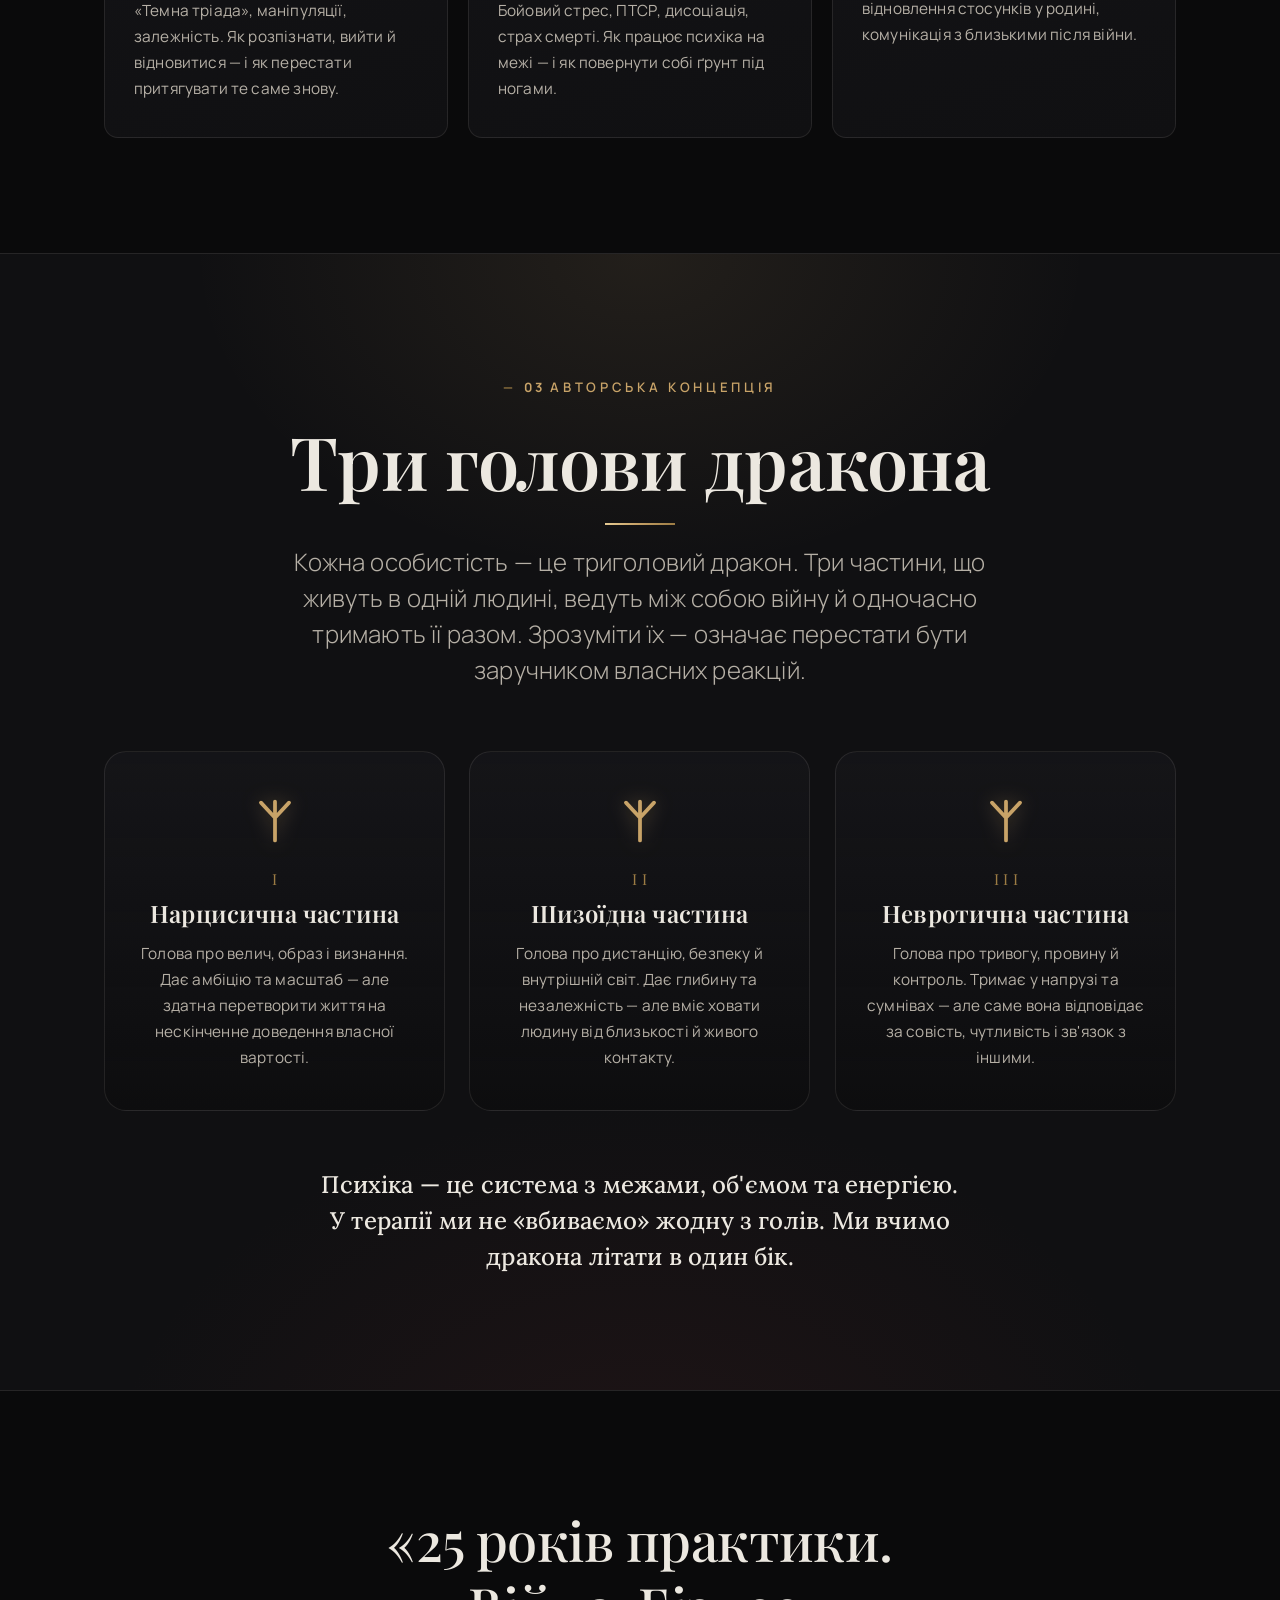
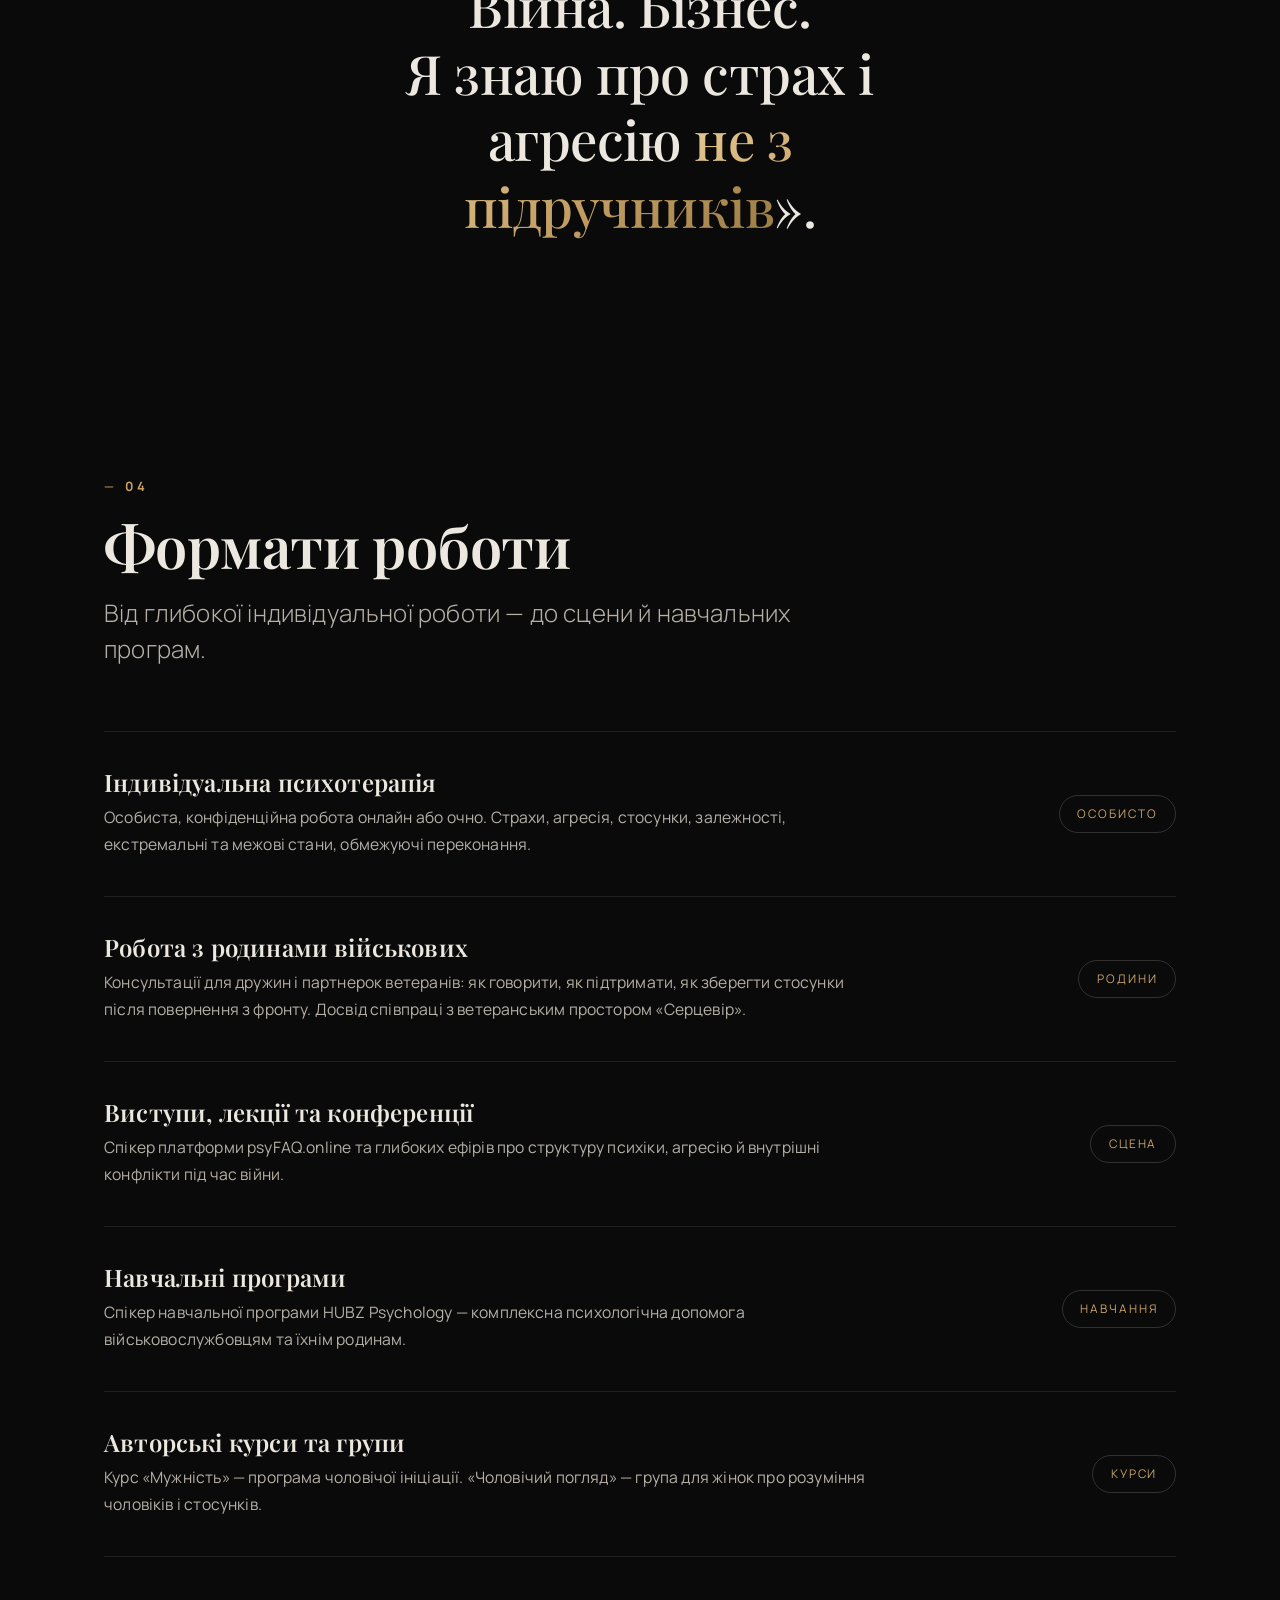
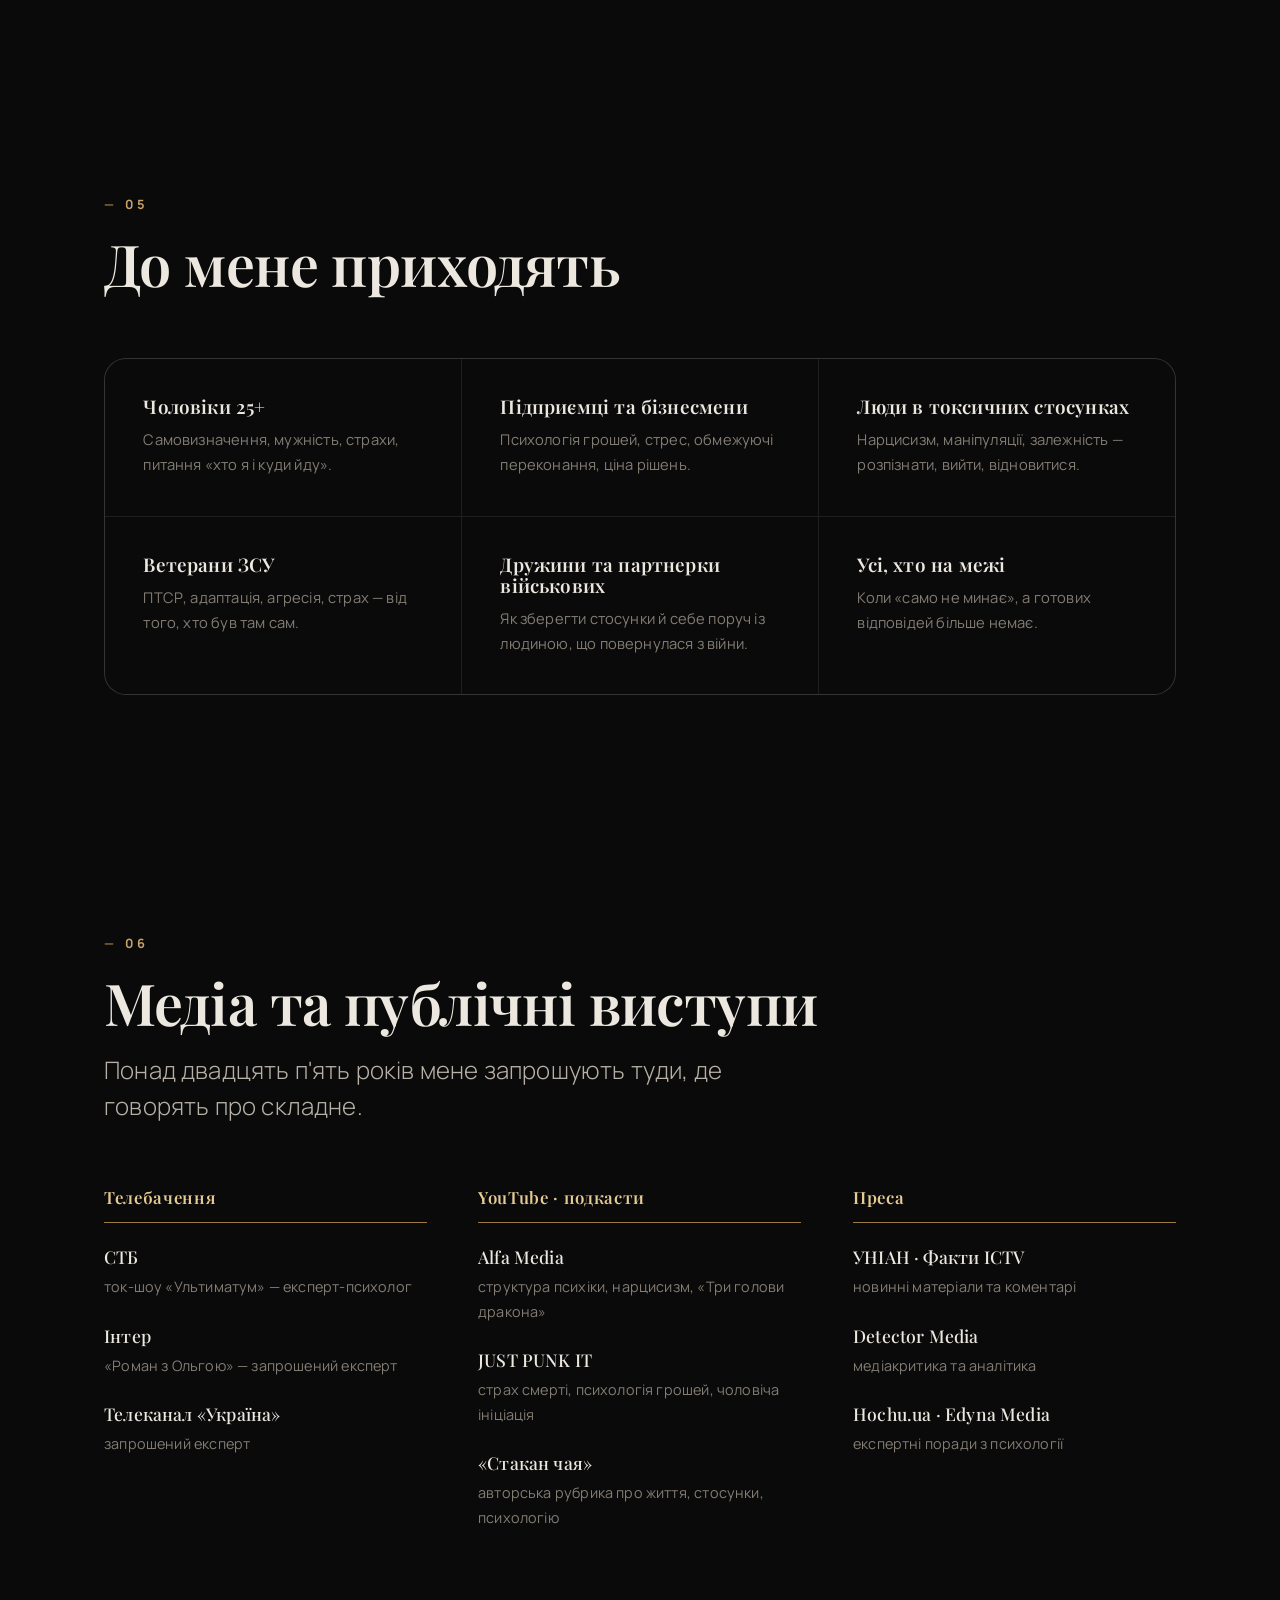
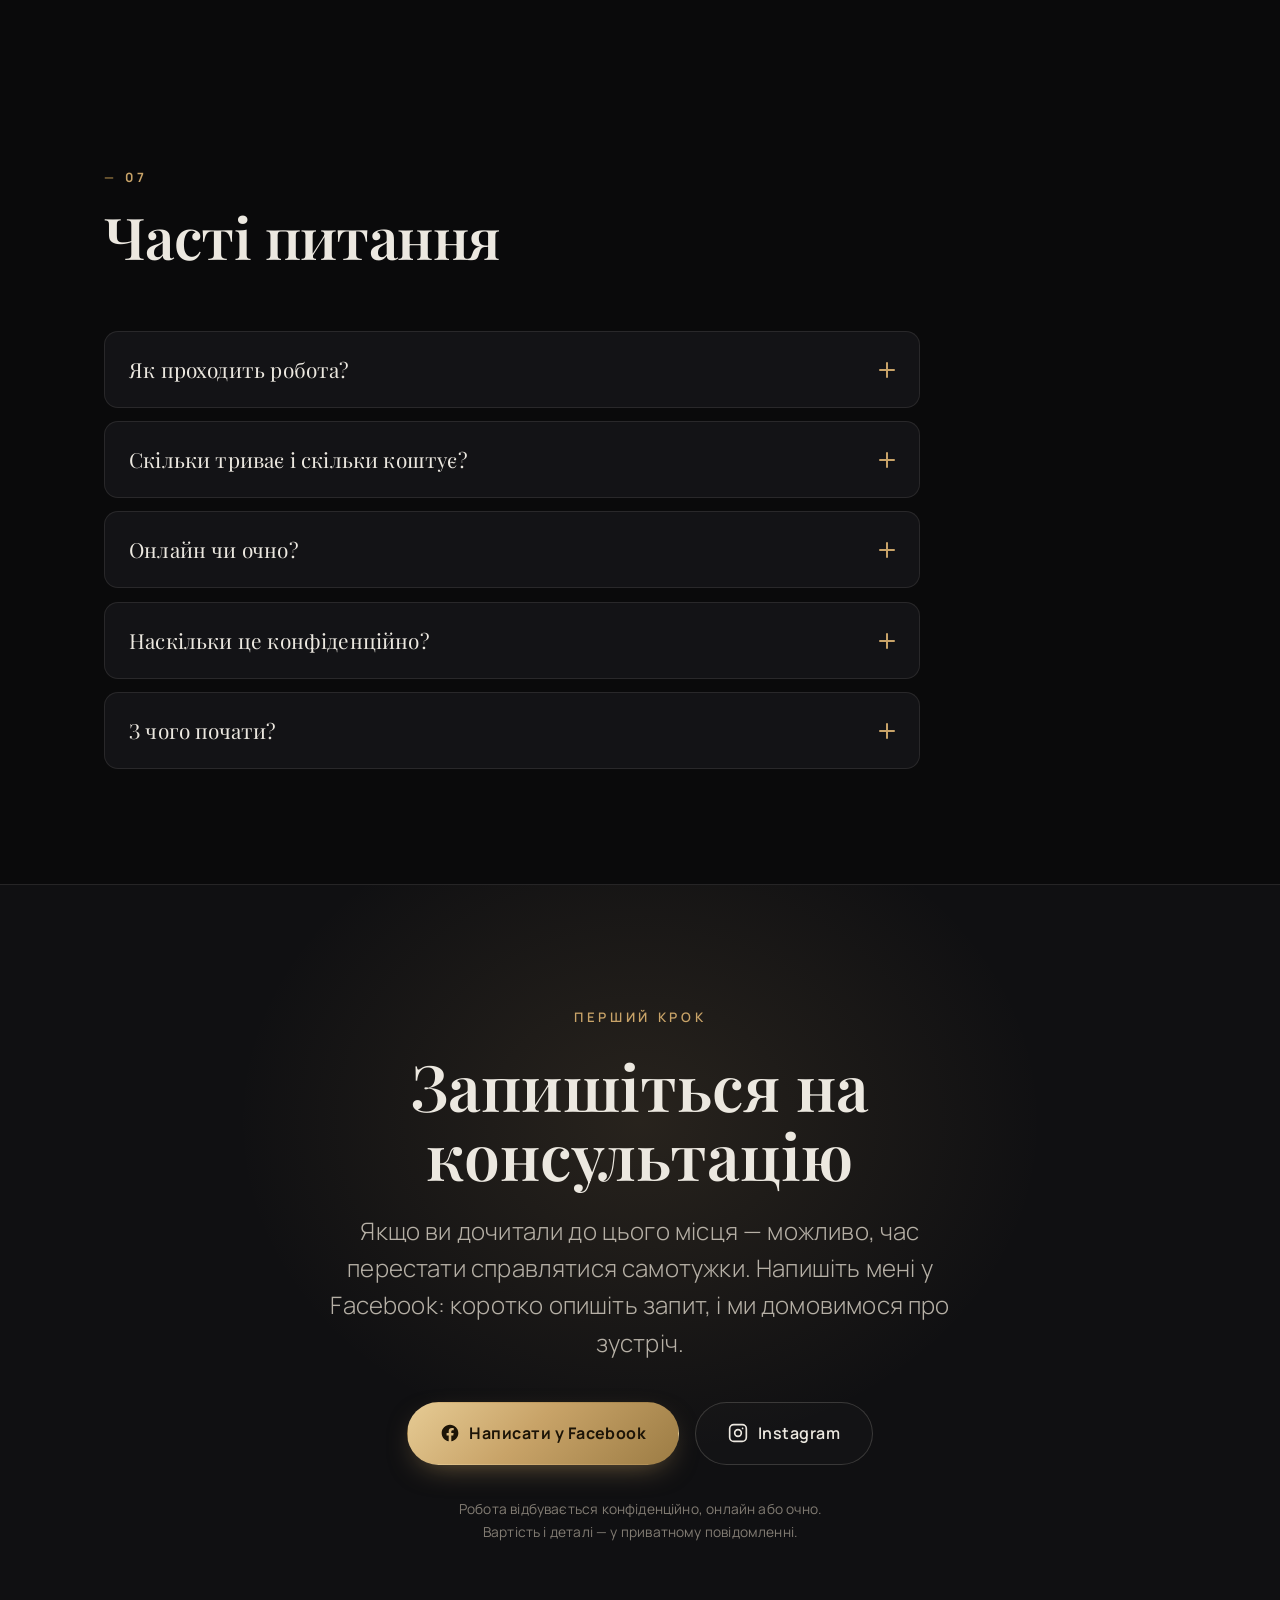
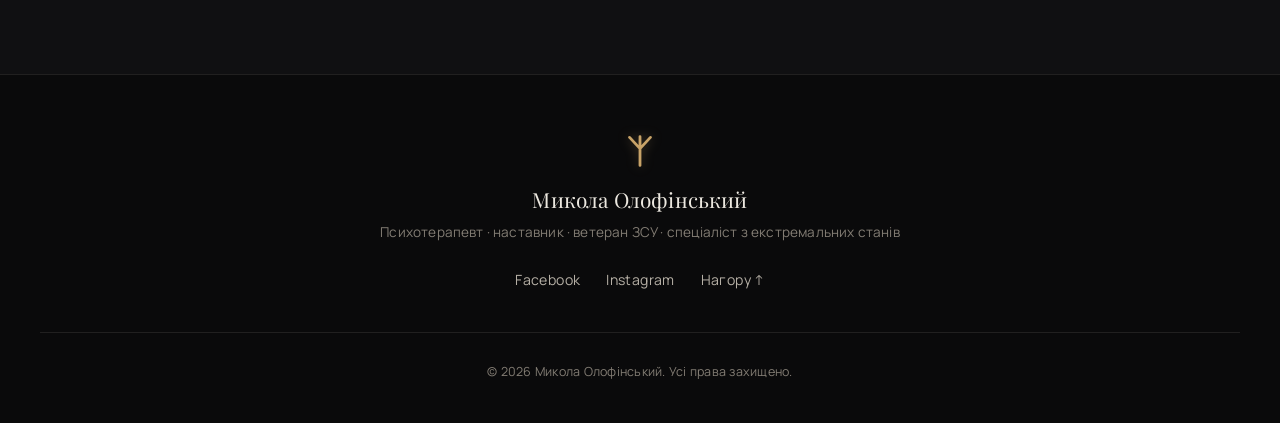
==== commit 245b77cb: "Cache-bust CSS/JS (v=2) so browsers fetch the narrow-marquee styles Co-Authored-By: Claude Opus 4.8 " ====
--- a/index.html
+++ b/index.html
@@ -21,7 +21,7 @@
 <link rel="preconnect" href="https://fonts.gstatic.com" crossorigin />
 <link href="https://fonts.googleapis.com/css2?family=Lora:wght@400;500;600&family=Manrope:wght@300;400;500;600;700;800&family=Playfair+Display:wght@400;500;600;700&display=swap" rel="stylesheet" />
 
-<link rel="stylesheet" href="style.css" />
+<link rel="stylesheet" href="style.css?v=2" />
 </head>
 <body>
 
@@ -522,6 +522,6 @@
   </div>
 </footer>
 
-<script src="script.js"></script>
+<script src="script.js?v=2"></script>
 </body>
 </html>
--- a/style.css
+++ b/style.css
@@ -237,8 +237,8 @@
 .stat dd { margin: 0; font-size: 0.82rem; color: var(--ink-mute); letter-spacing: 0.02em; max-width: 14ch; }
 
 /* ====================================================== MEDIA MARQUEE */
-.marquee-band { border-block: 1px solid var(--line); padding: 1rem 0; }
-.marquee { max-width: 34rem; margin-inline: auto; overflow: hidden; -webkit-mask-image: linear-gradient(90deg, transparent, #000 12%, #000 88%, transparent); mask-image: linear-gradient(90deg, transparent, #000 12%, #000 88%, transparent); }
+.marquee-band { padding: 0.8rem 0; }
+.marquee { max-width: 34rem; margin-inline: auto; border-block: 1px solid var(--line); padding: 0.55rem 0; overflow: hidden; -webkit-mask-image: linear-gradient(90deg, transparent, #000 12%, #000 88%, transparent); mask-image: linear-gradient(90deg, transparent, #000 12%, #000 88%, transparent); }
 .marquee-track { display: flex; align-items: center; gap: 1.4rem; width: max-content; animation: marquee 50s linear infinite; }
 .marquee-track span {
   font-family: "Manrope", sans-serif; font-weight: 600; font-size: 0.78rem;
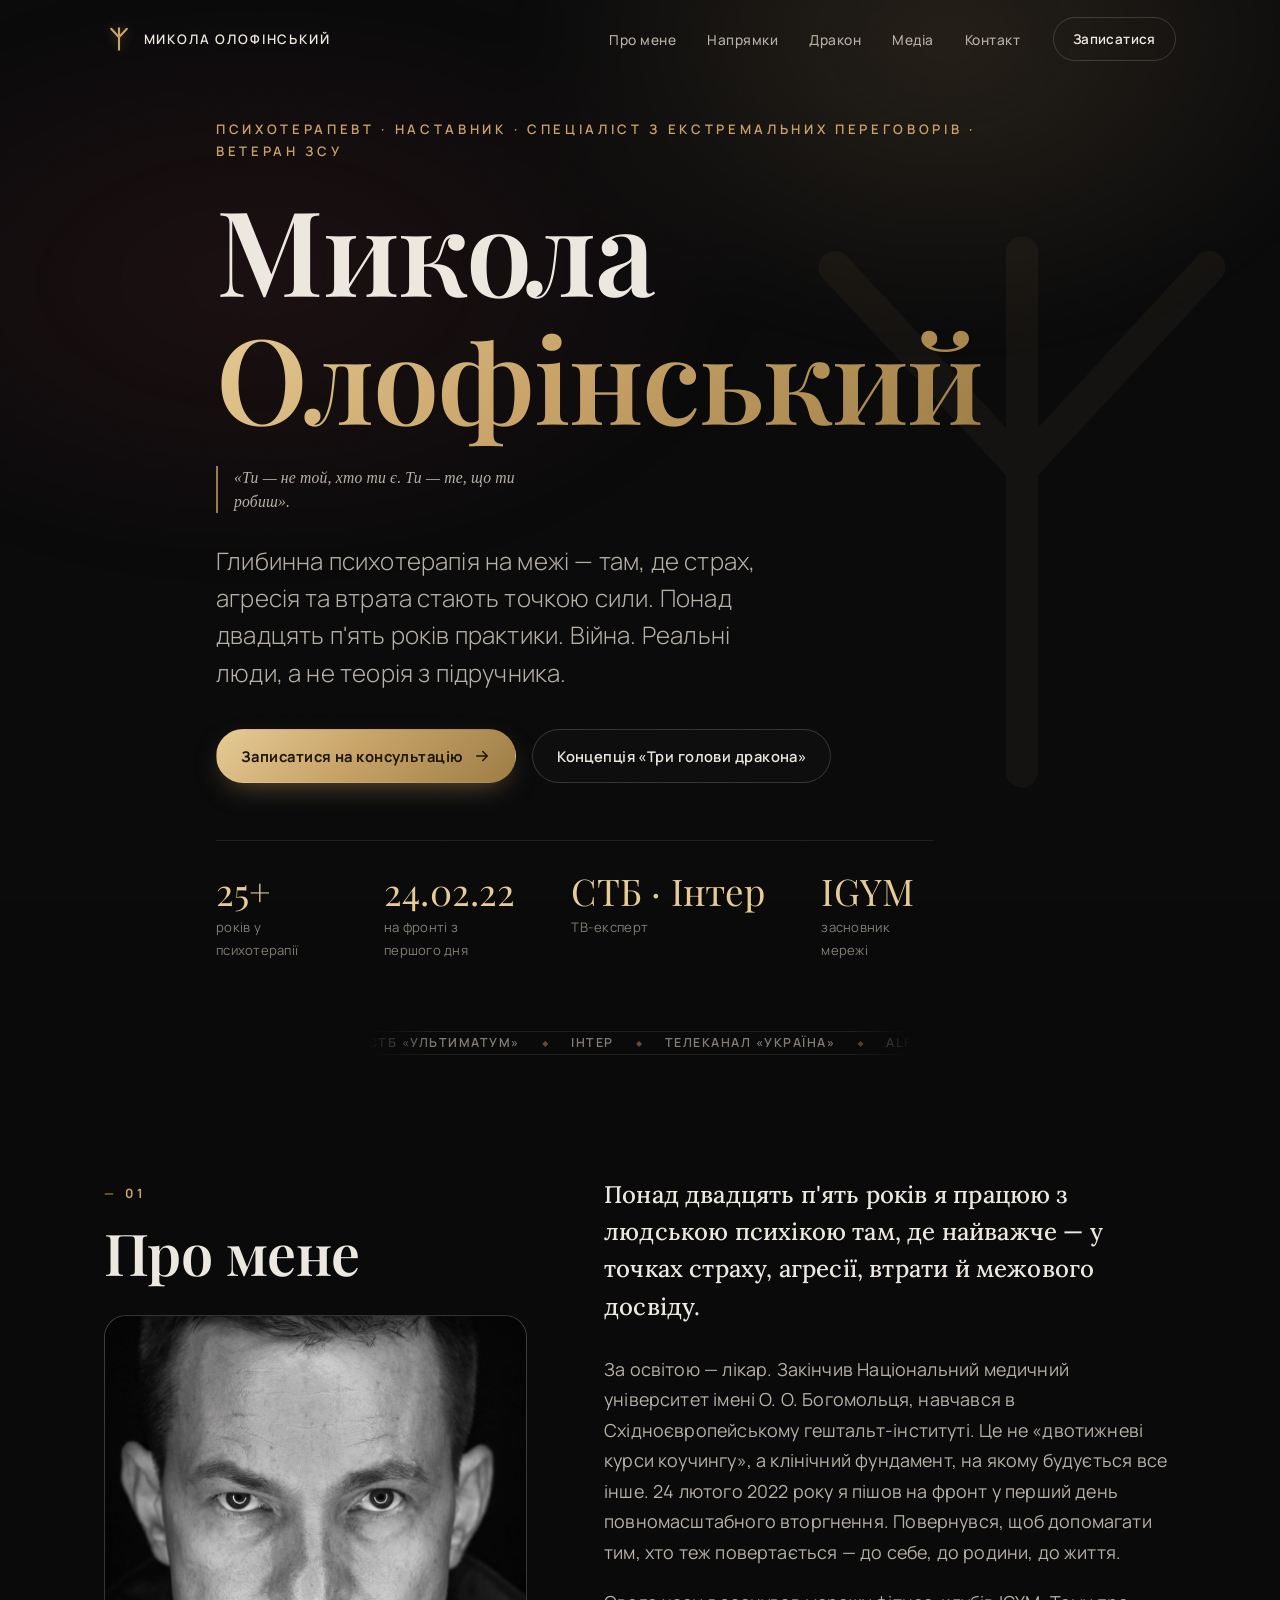
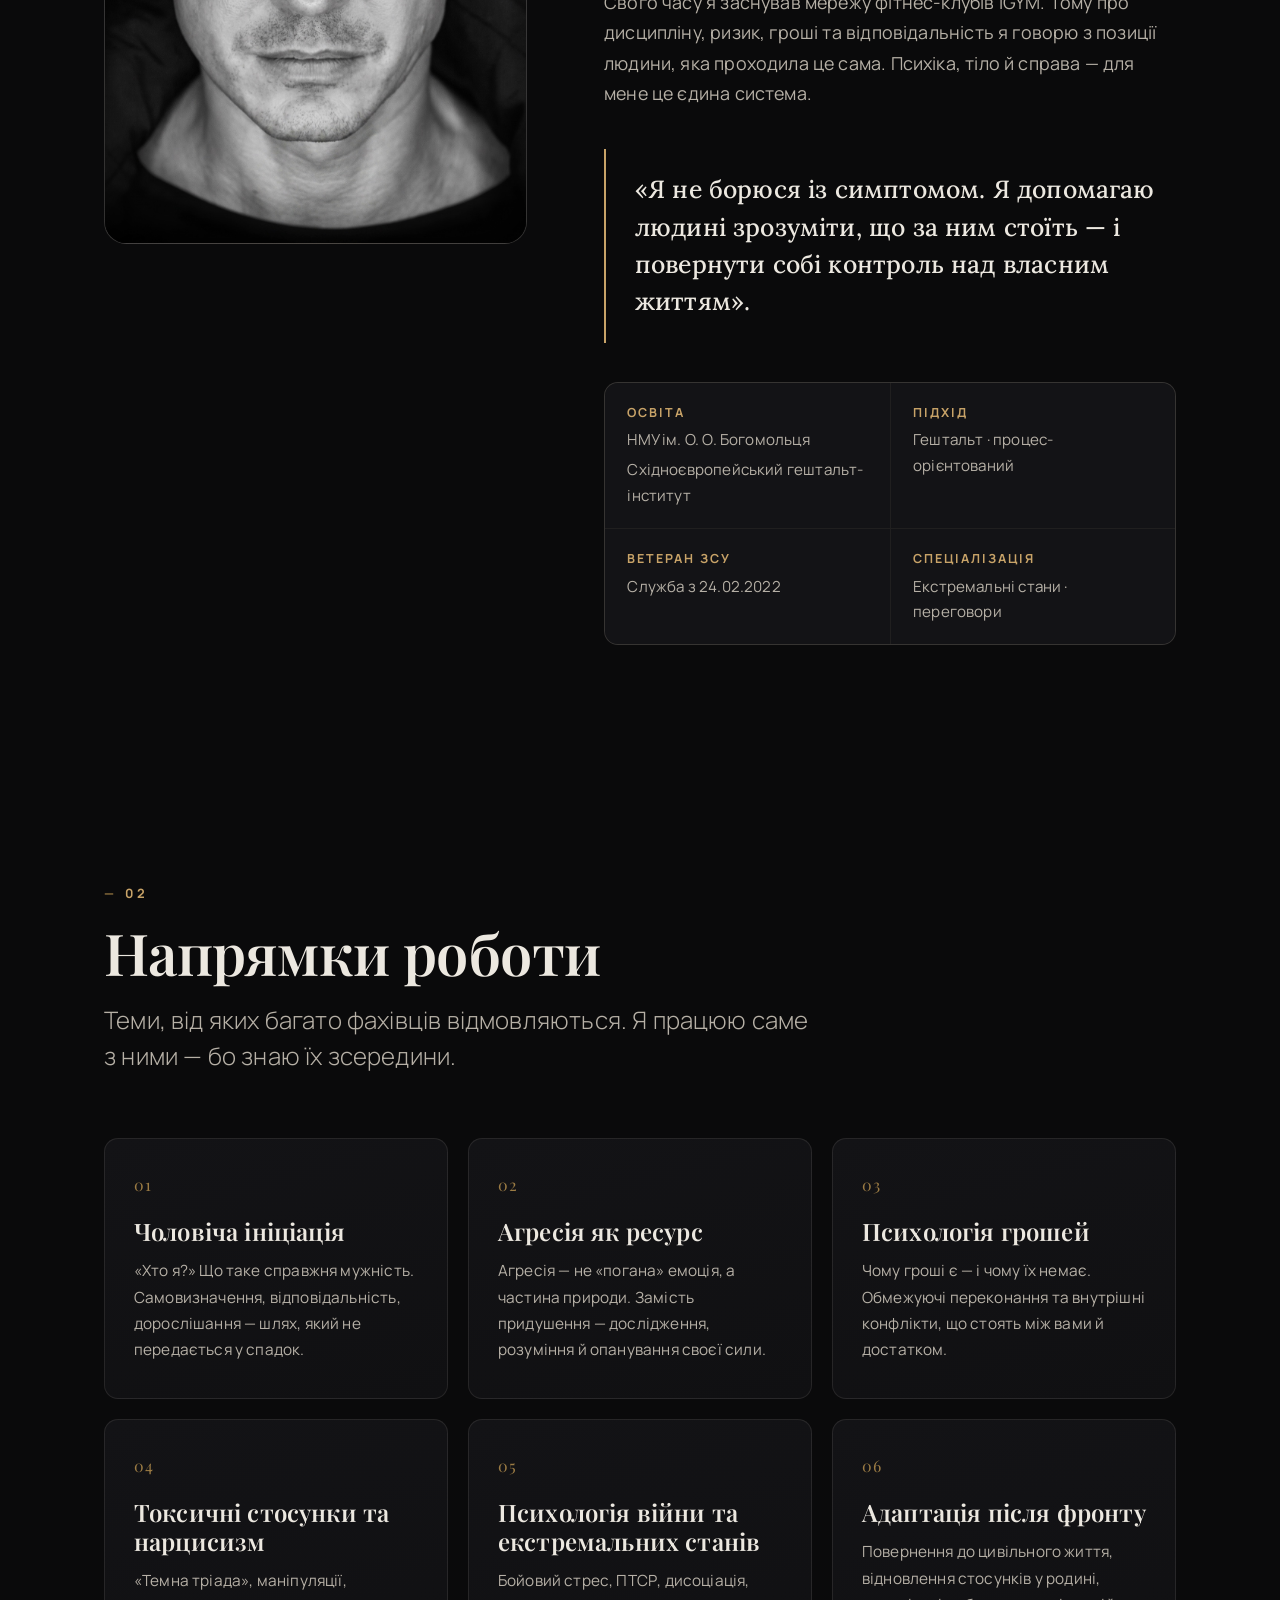
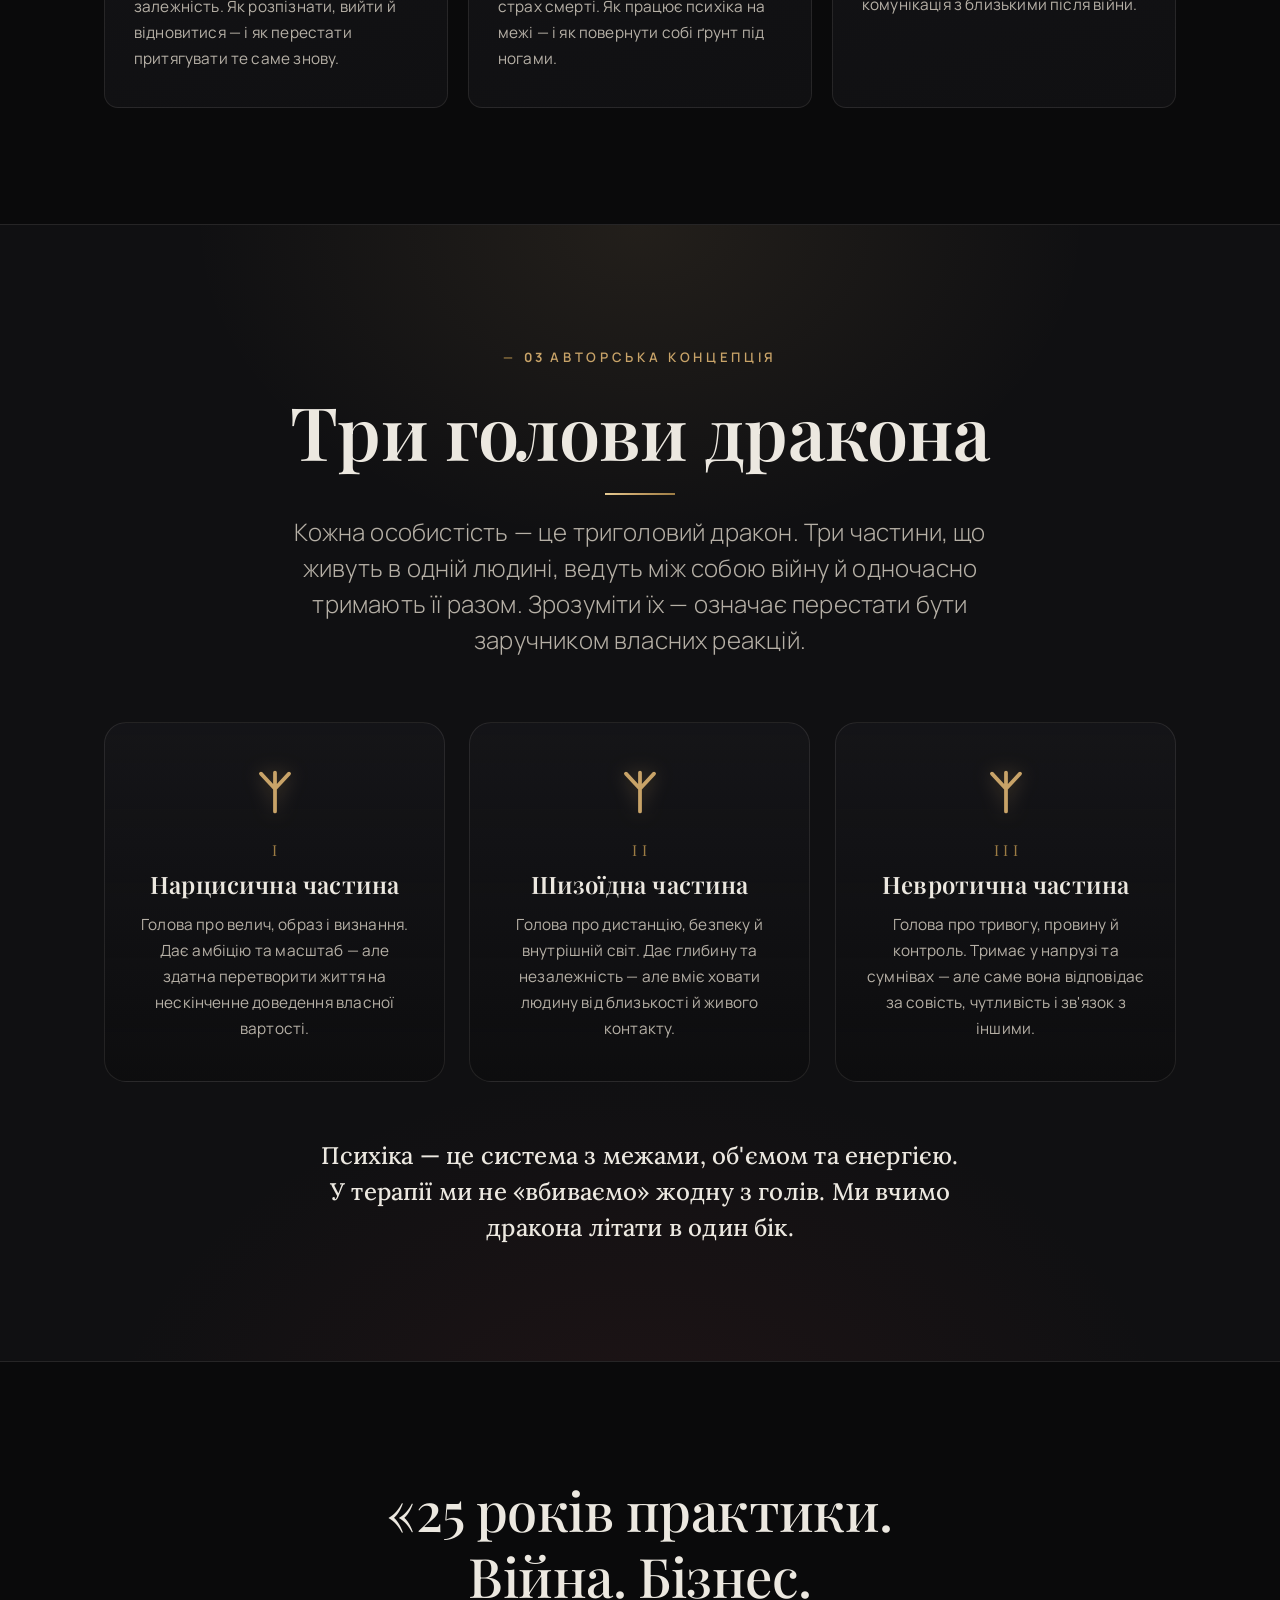
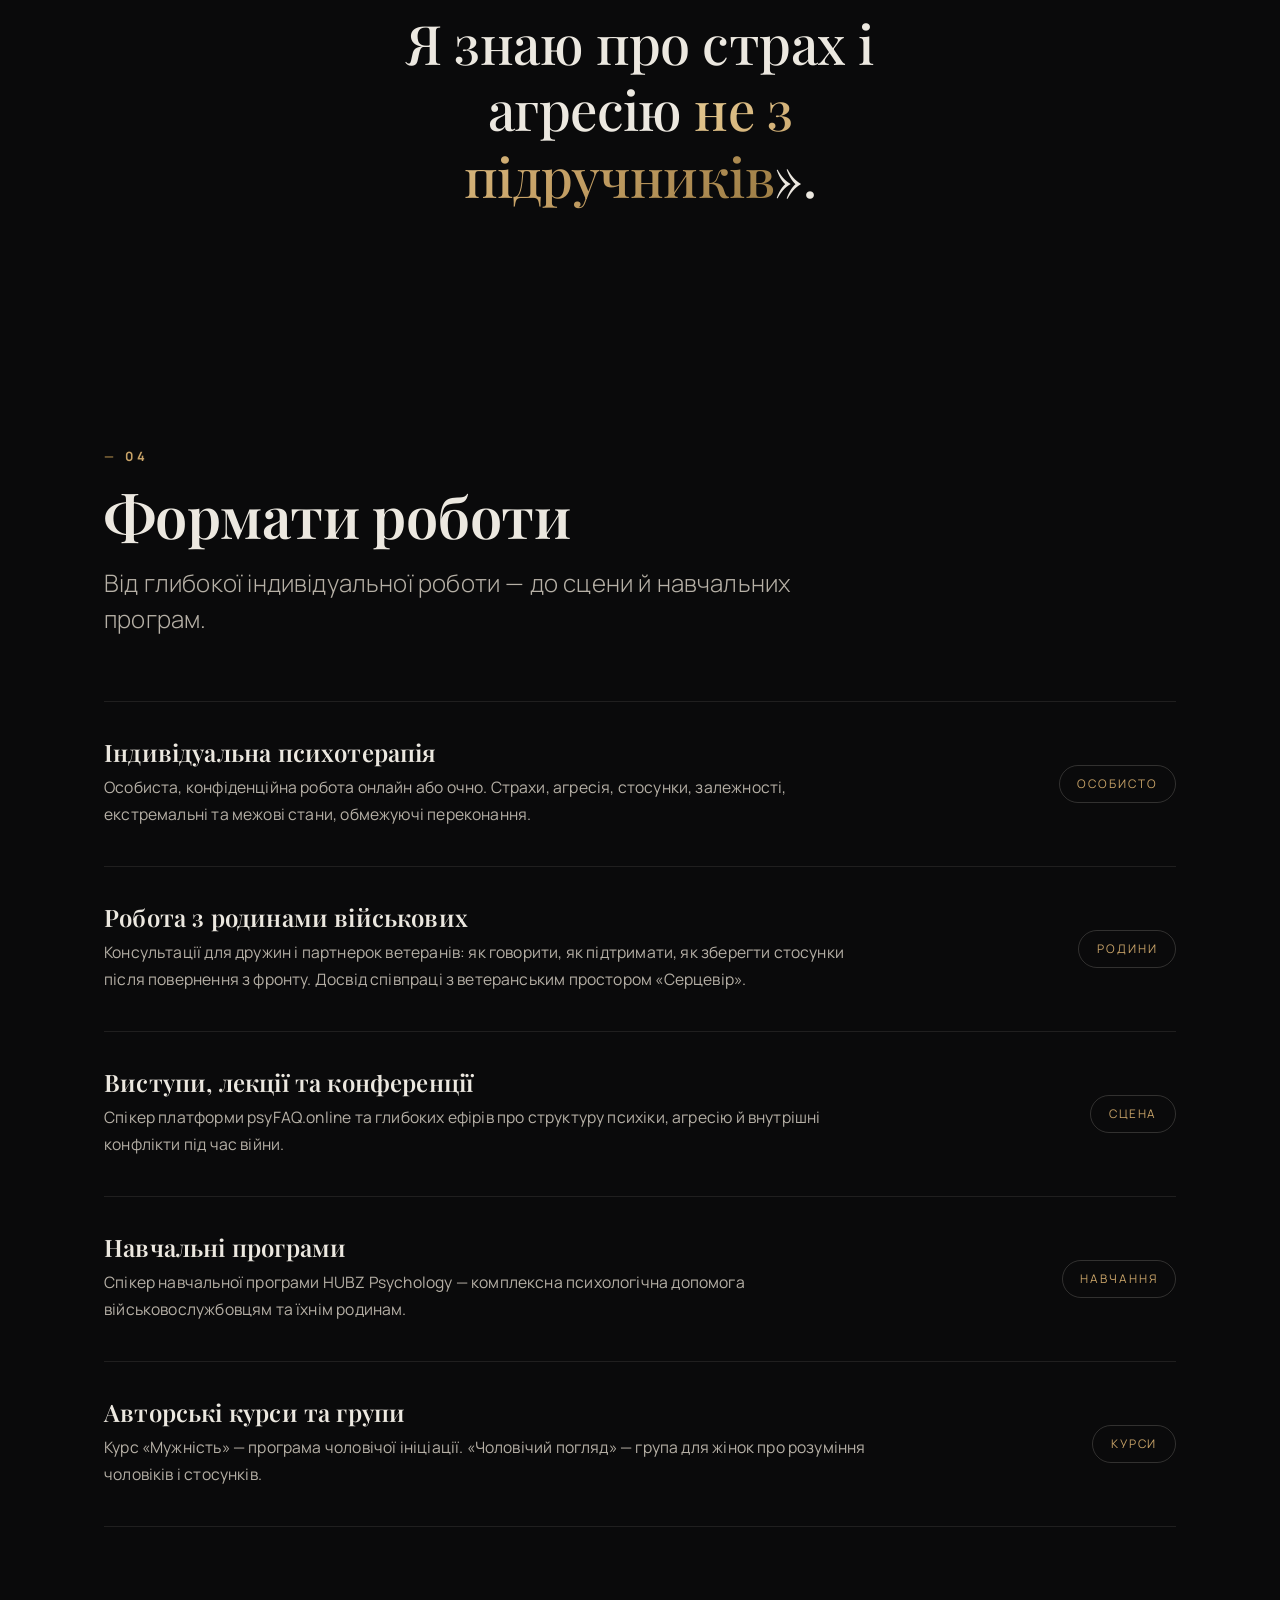
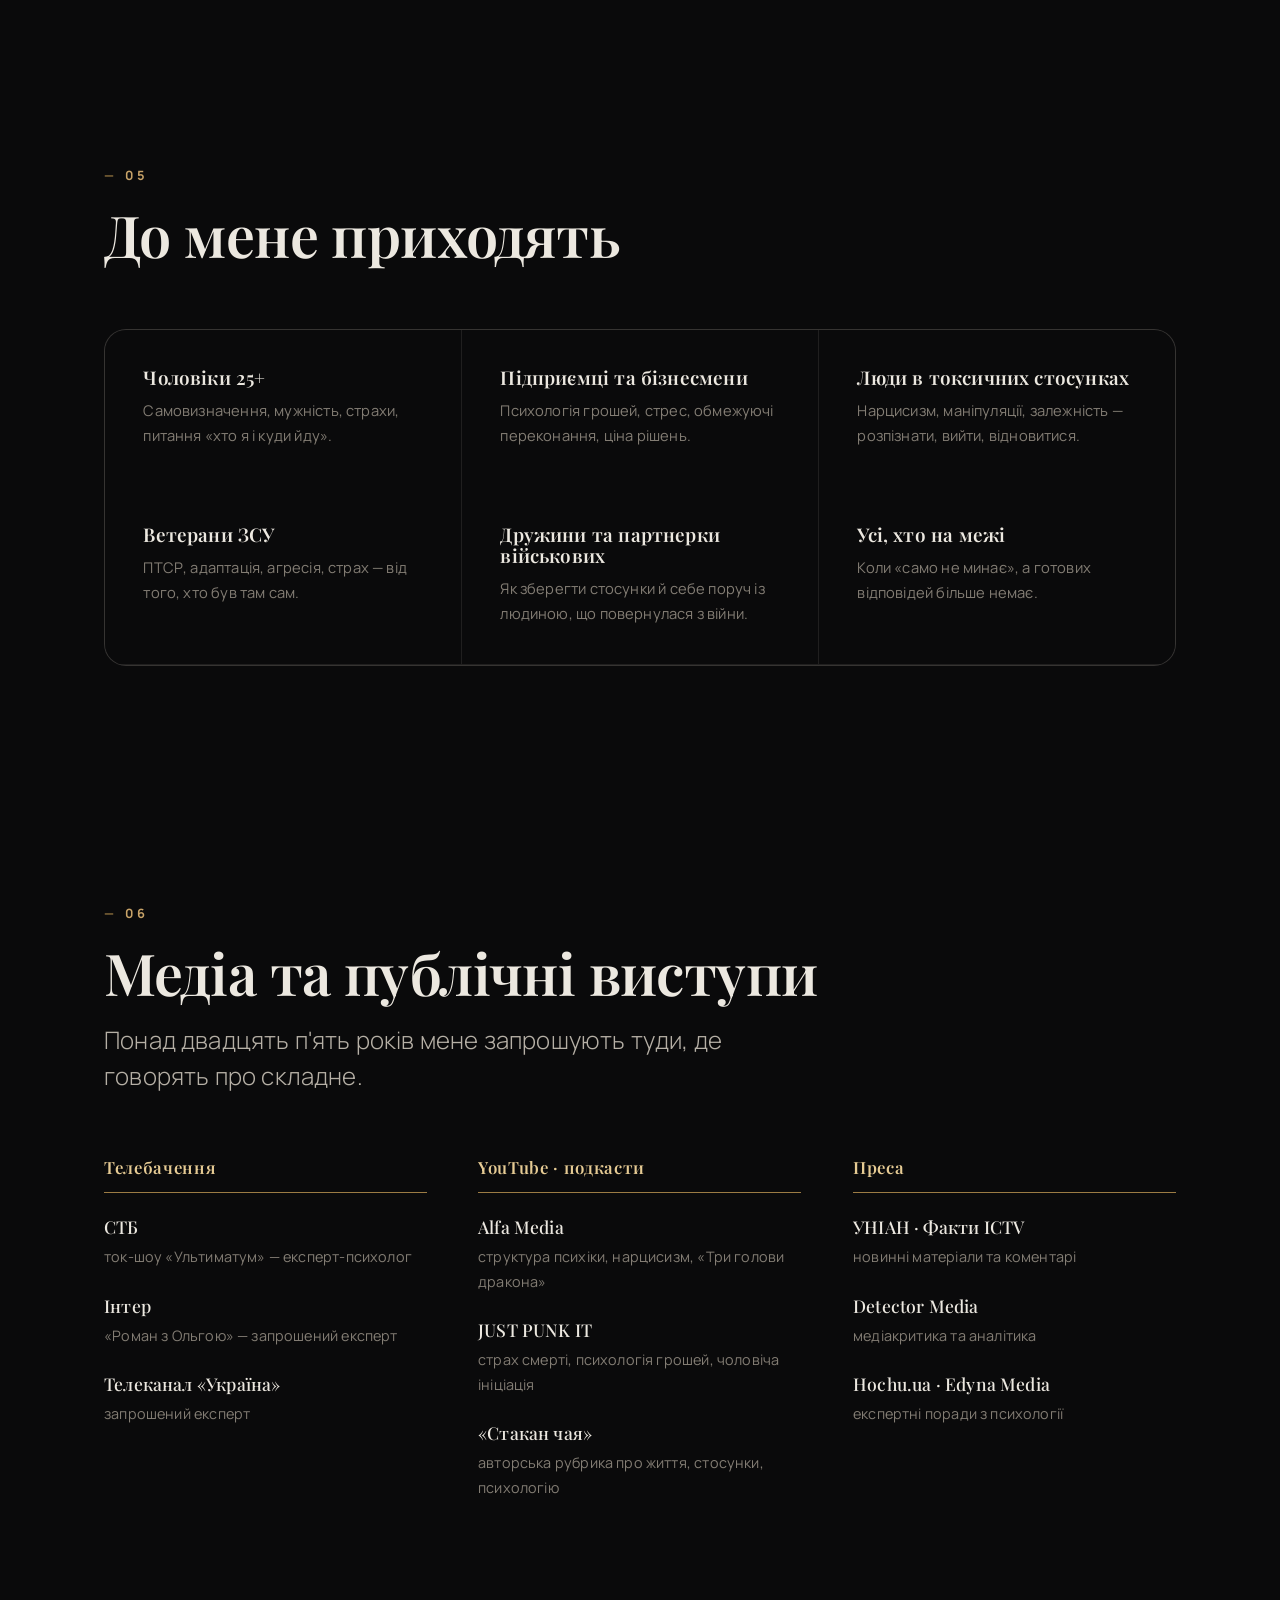
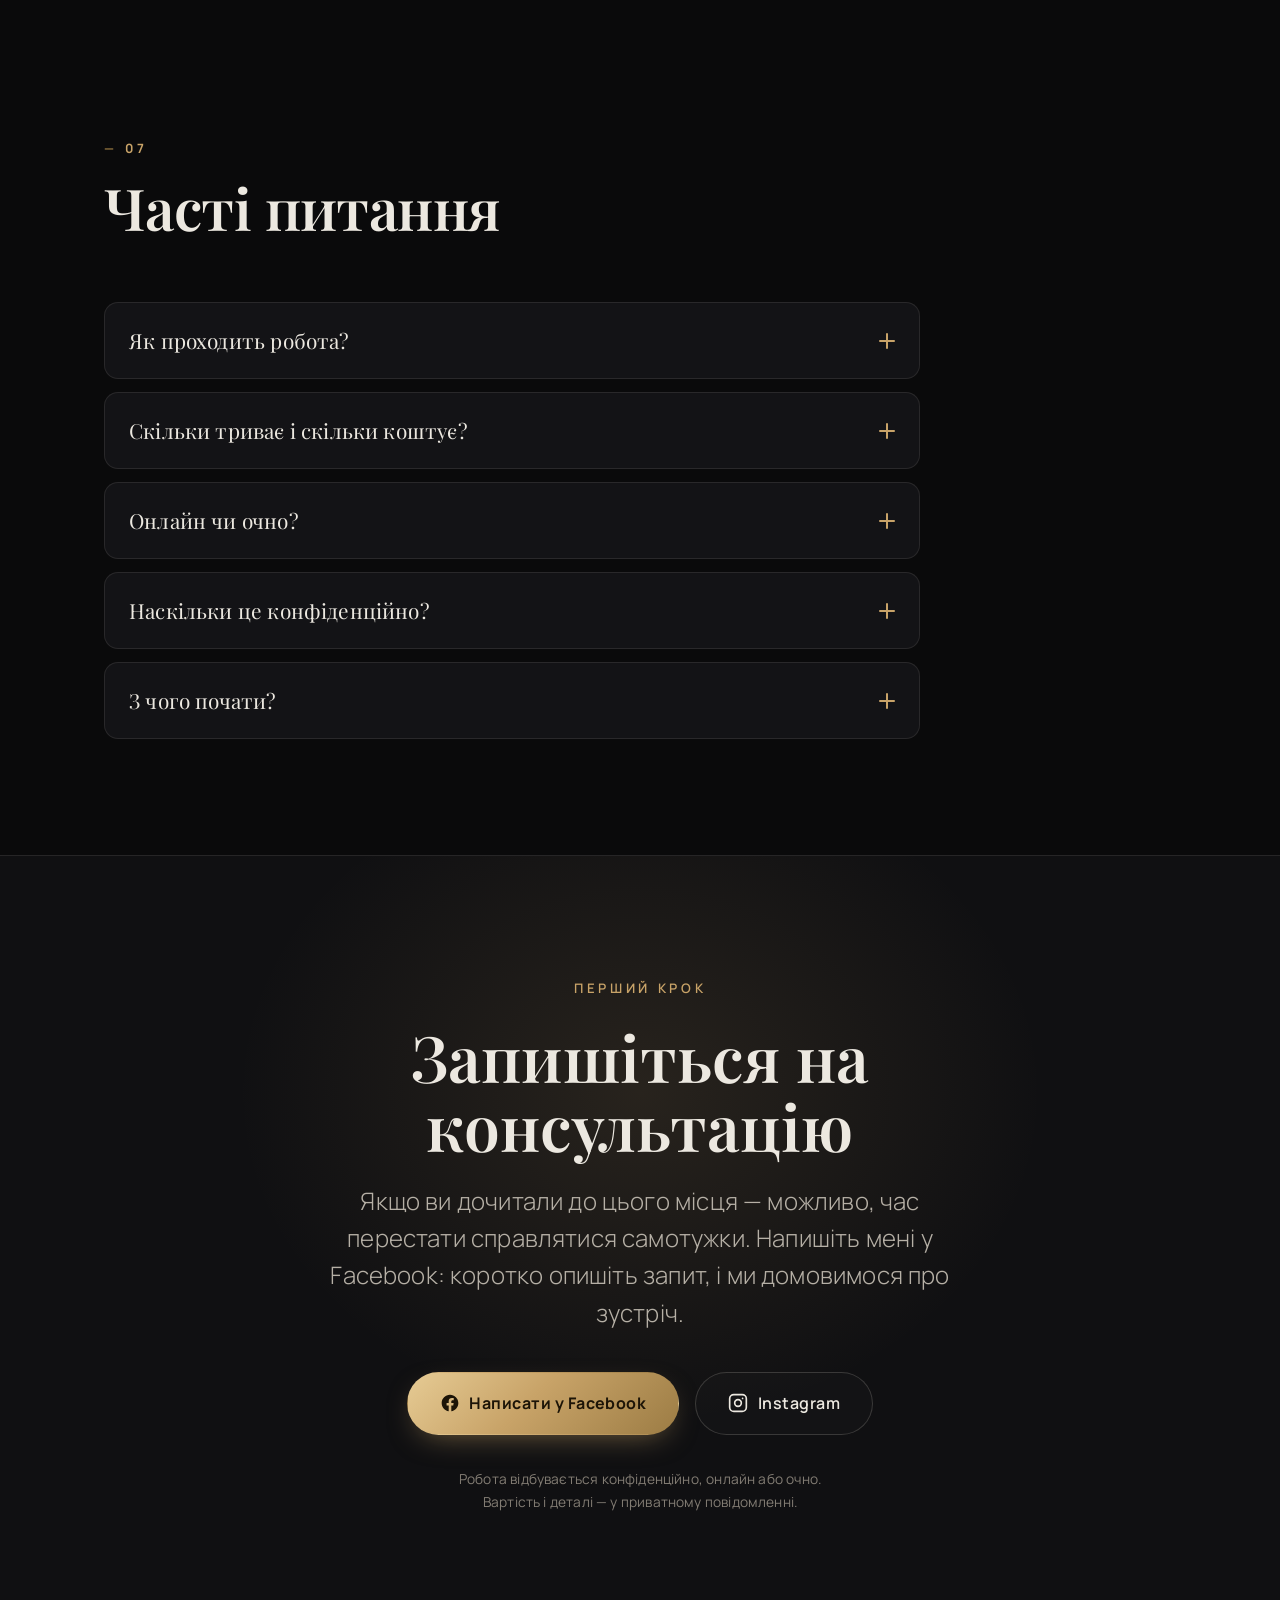
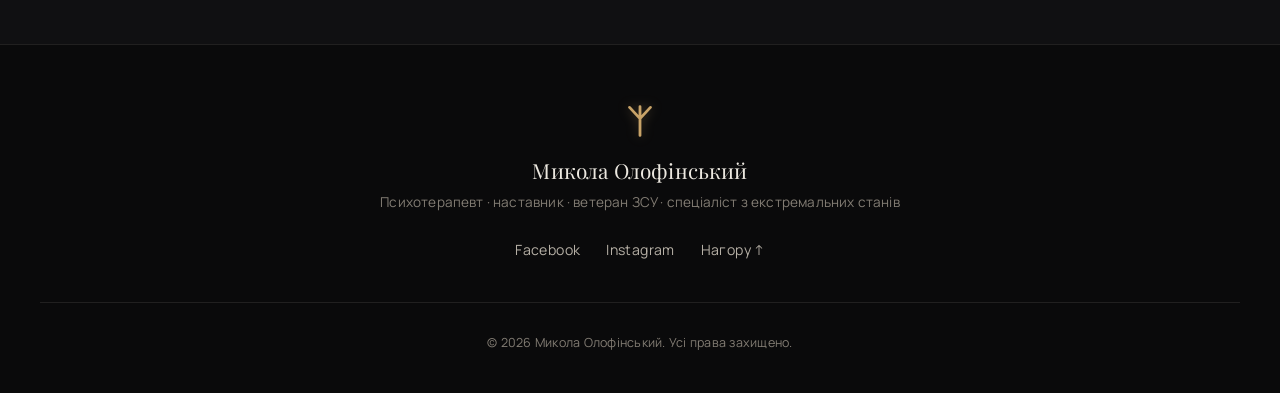
==== commit 504fbfb1: "Marquee: reduce strip height (tighter padding + line-height:1), cache-bust v=3 Co-Authored-By: Claud" ====
--- a/index.html
+++ b/index.html
@@ -21,7 +21,7 @@
 <link rel="preconnect" href="https://fonts.gstatic.com" crossorigin />
 <link href="https://fonts.googleapis.com/css2?family=Lora:wght@400;500;600&family=Manrope:wght@300;400;500;600;700;800&family=Playfair+Display:wght@400;500;600;700&display=swap" rel="stylesheet" />
 
-<link rel="stylesheet" href="style.css?v=2" />
+<link rel="stylesheet" href="style.css?v=3" />
 </head>
 <body>
 
--- a/style.css
+++ b/style.css
@@ -237,9 +237,9 @@
 .stat dd { margin: 0; font-size: 0.82rem; color: var(--ink-mute); letter-spacing: 0.02em; max-width: 14ch; }
 
 /* ====================================================== MEDIA MARQUEE */
-.marquee-band { padding: 0.8rem 0; }
-.marquee { max-width: 34rem; margin-inline: auto; border-block: 1px solid var(--line); padding: 0.55rem 0; overflow: hidden; -webkit-mask-image: linear-gradient(90deg, transparent, #000 12%, #000 88%, transparent); mask-image: linear-gradient(90deg, transparent, #000 12%, #000 88%, transparent); }
-.marquee-track { display: flex; align-items: center; gap: 1.4rem; width: max-content; animation: marquee 50s linear infinite; }
+.marquee-band { padding: 0.4rem 0; }
+.marquee { max-width: 34rem; margin-inline: auto; border-block: 1px solid var(--line); padding: 0.3rem 0; overflow: hidden; -webkit-mask-image: linear-gradient(90deg, transparent, #000 12%, #000 88%, transparent); mask-image: linear-gradient(90deg, transparent, #000 12%, #000 88%, transparent); }
+.marquee-track { display: flex; align-items: center; gap: 1.4rem; width: max-content; line-height: 1; animation: marquee 50s linear infinite; }
 .marquee-track span {
   font-family: "Manrope", sans-serif; font-weight: 600; font-size: 0.78rem;
   letter-spacing: 0.12em; text-transform: uppercase; color: var(--ink-mute); white-space: nowrap;
